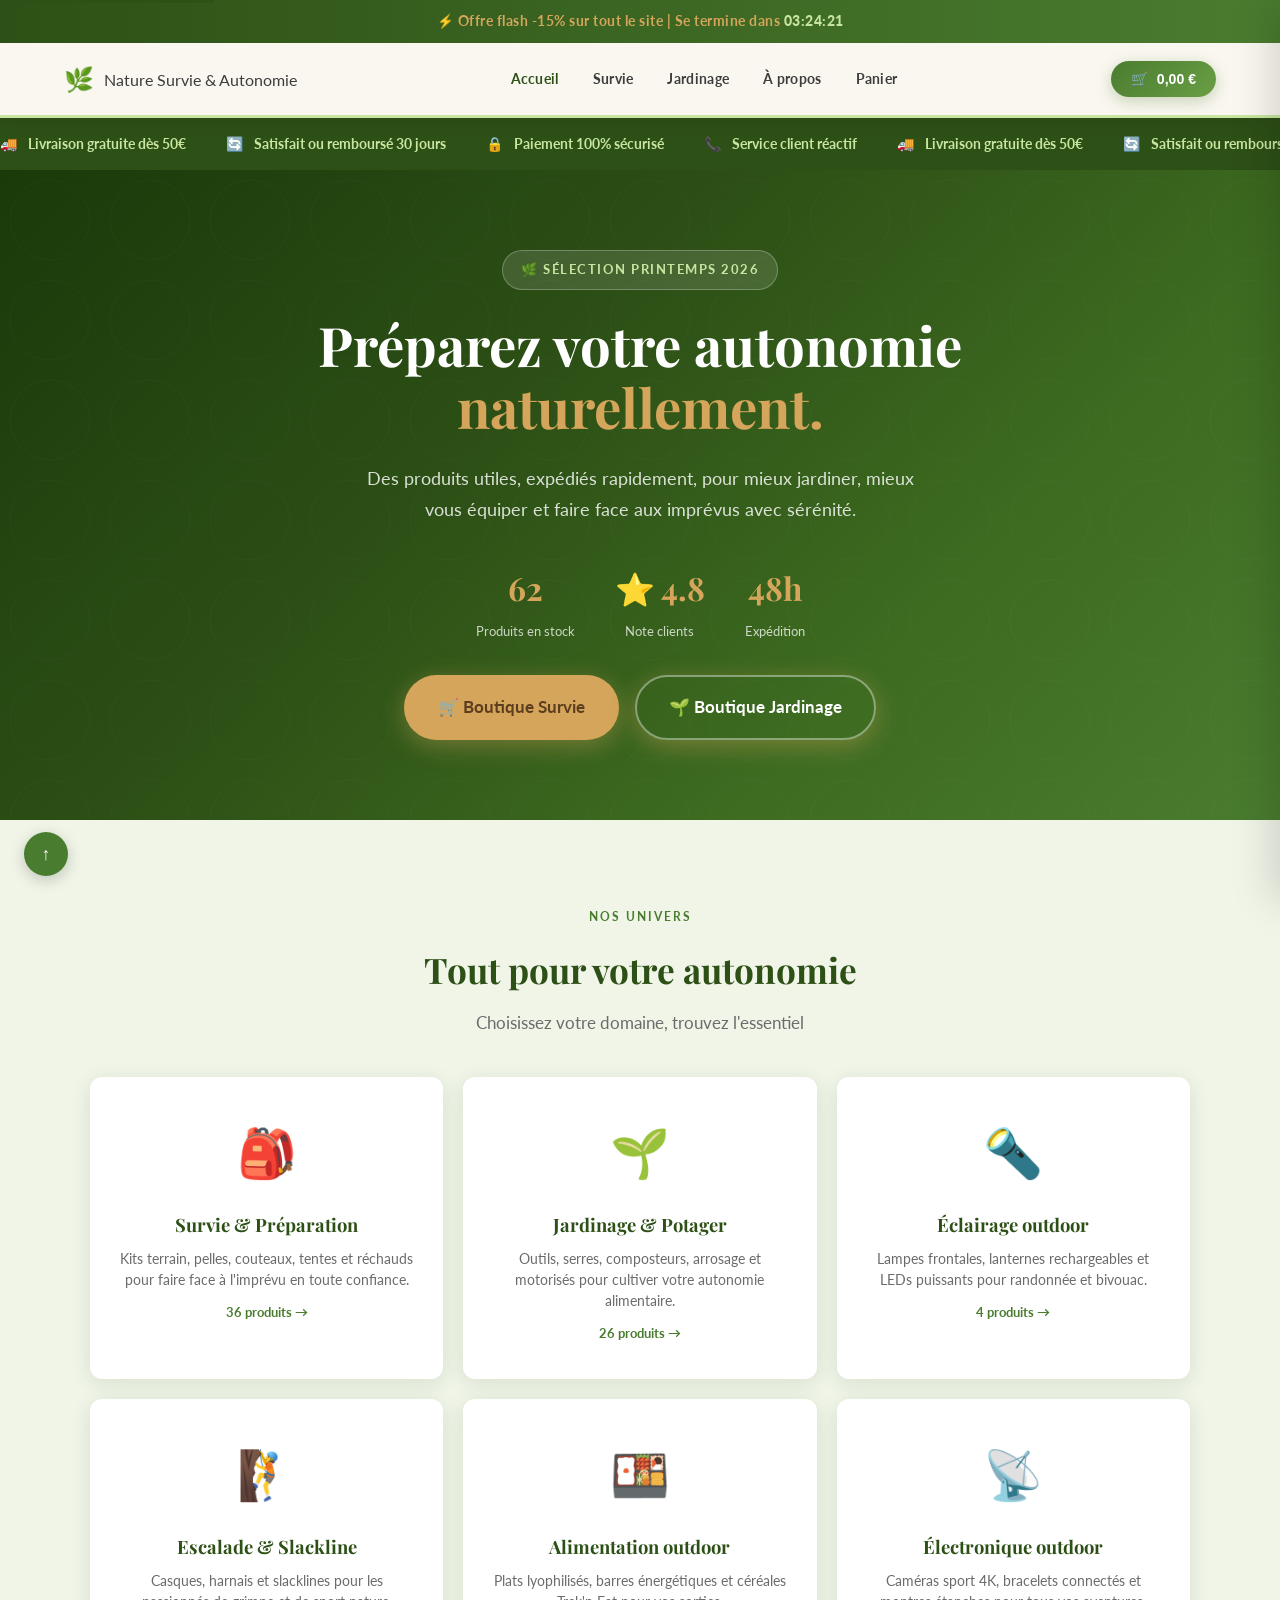
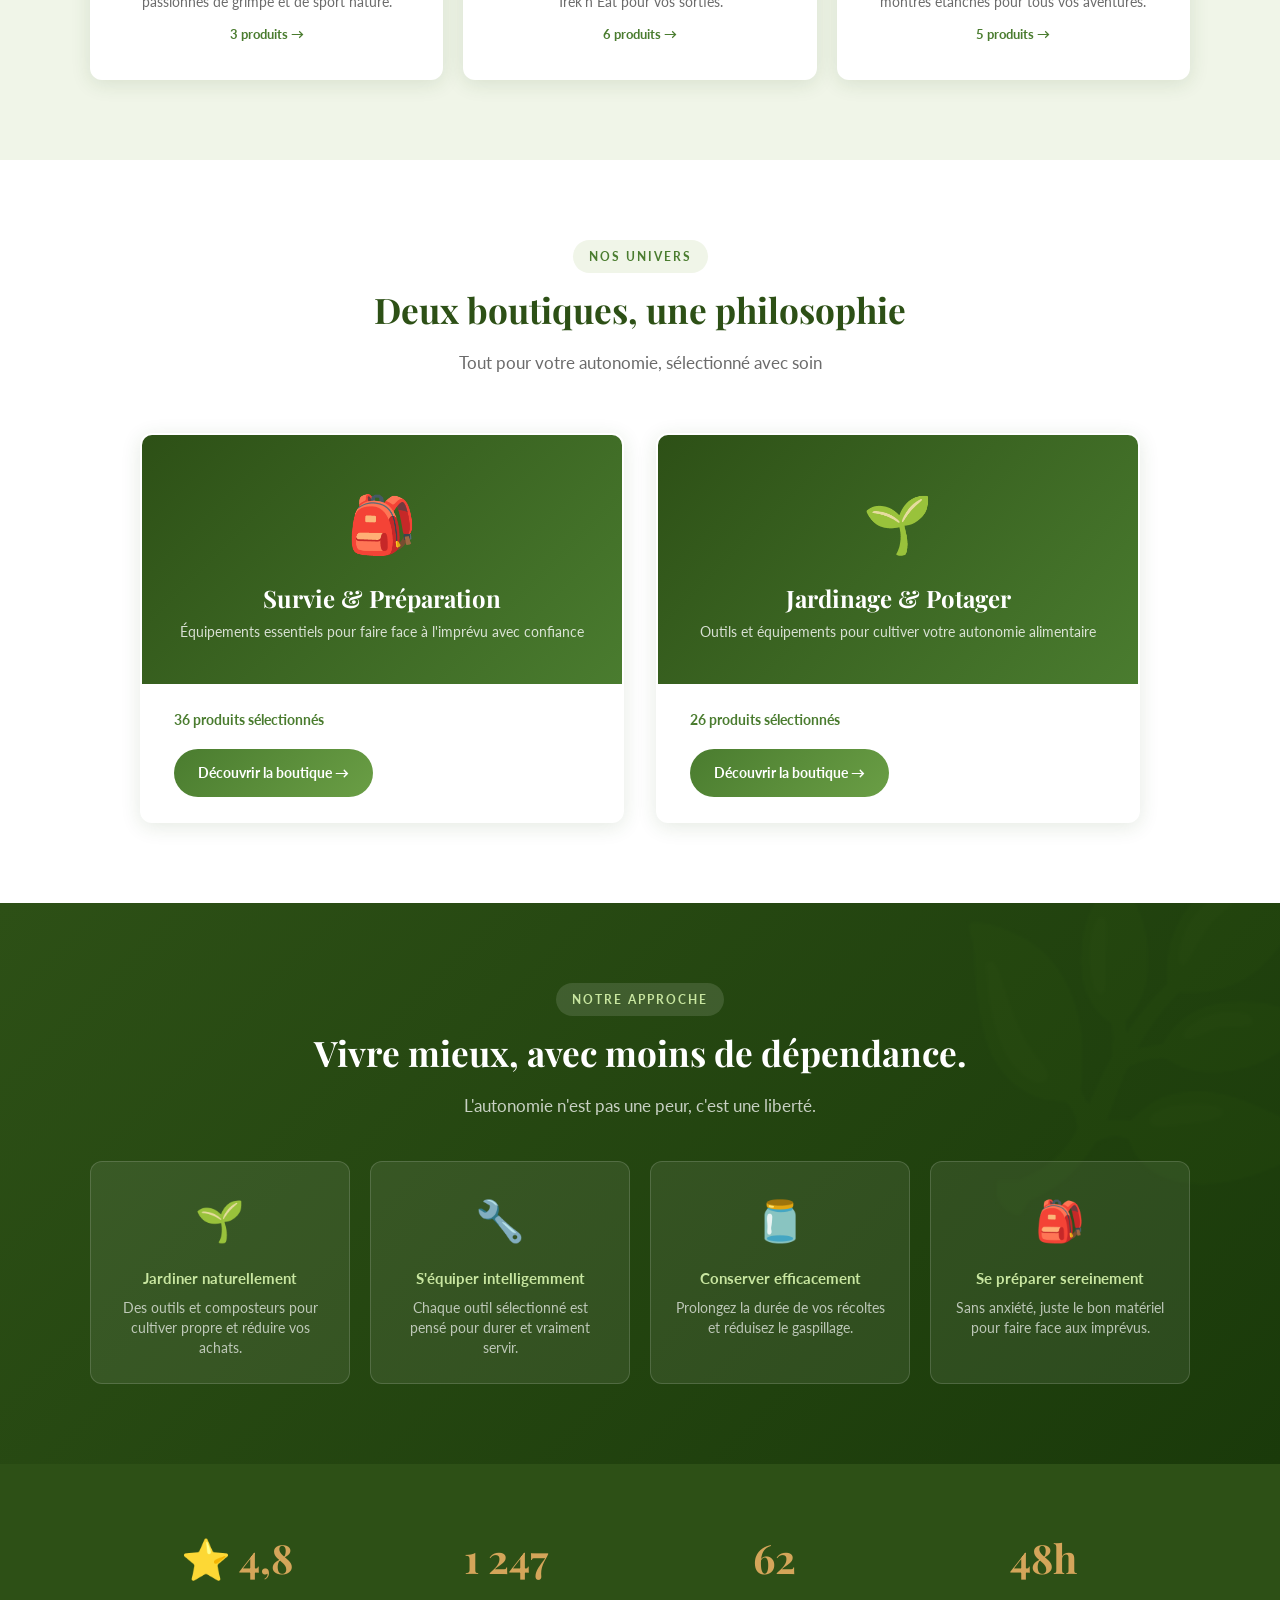
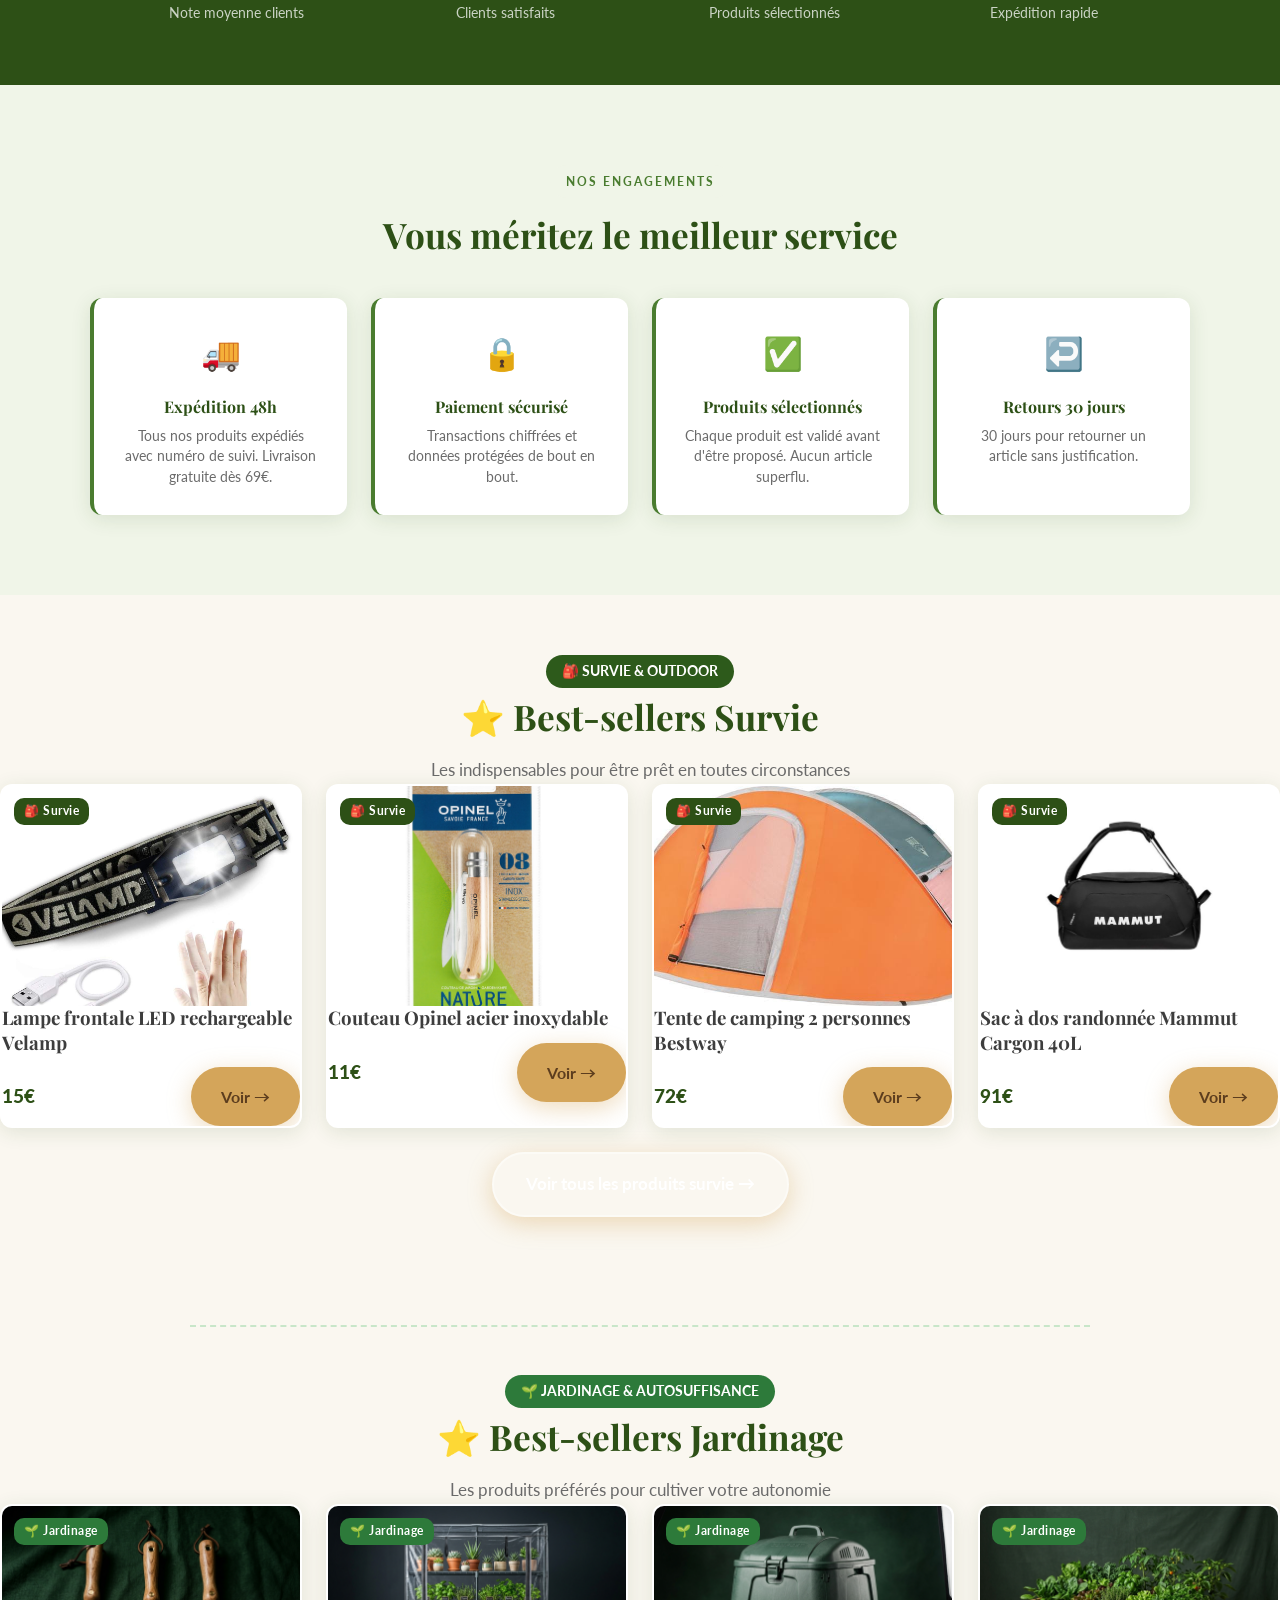
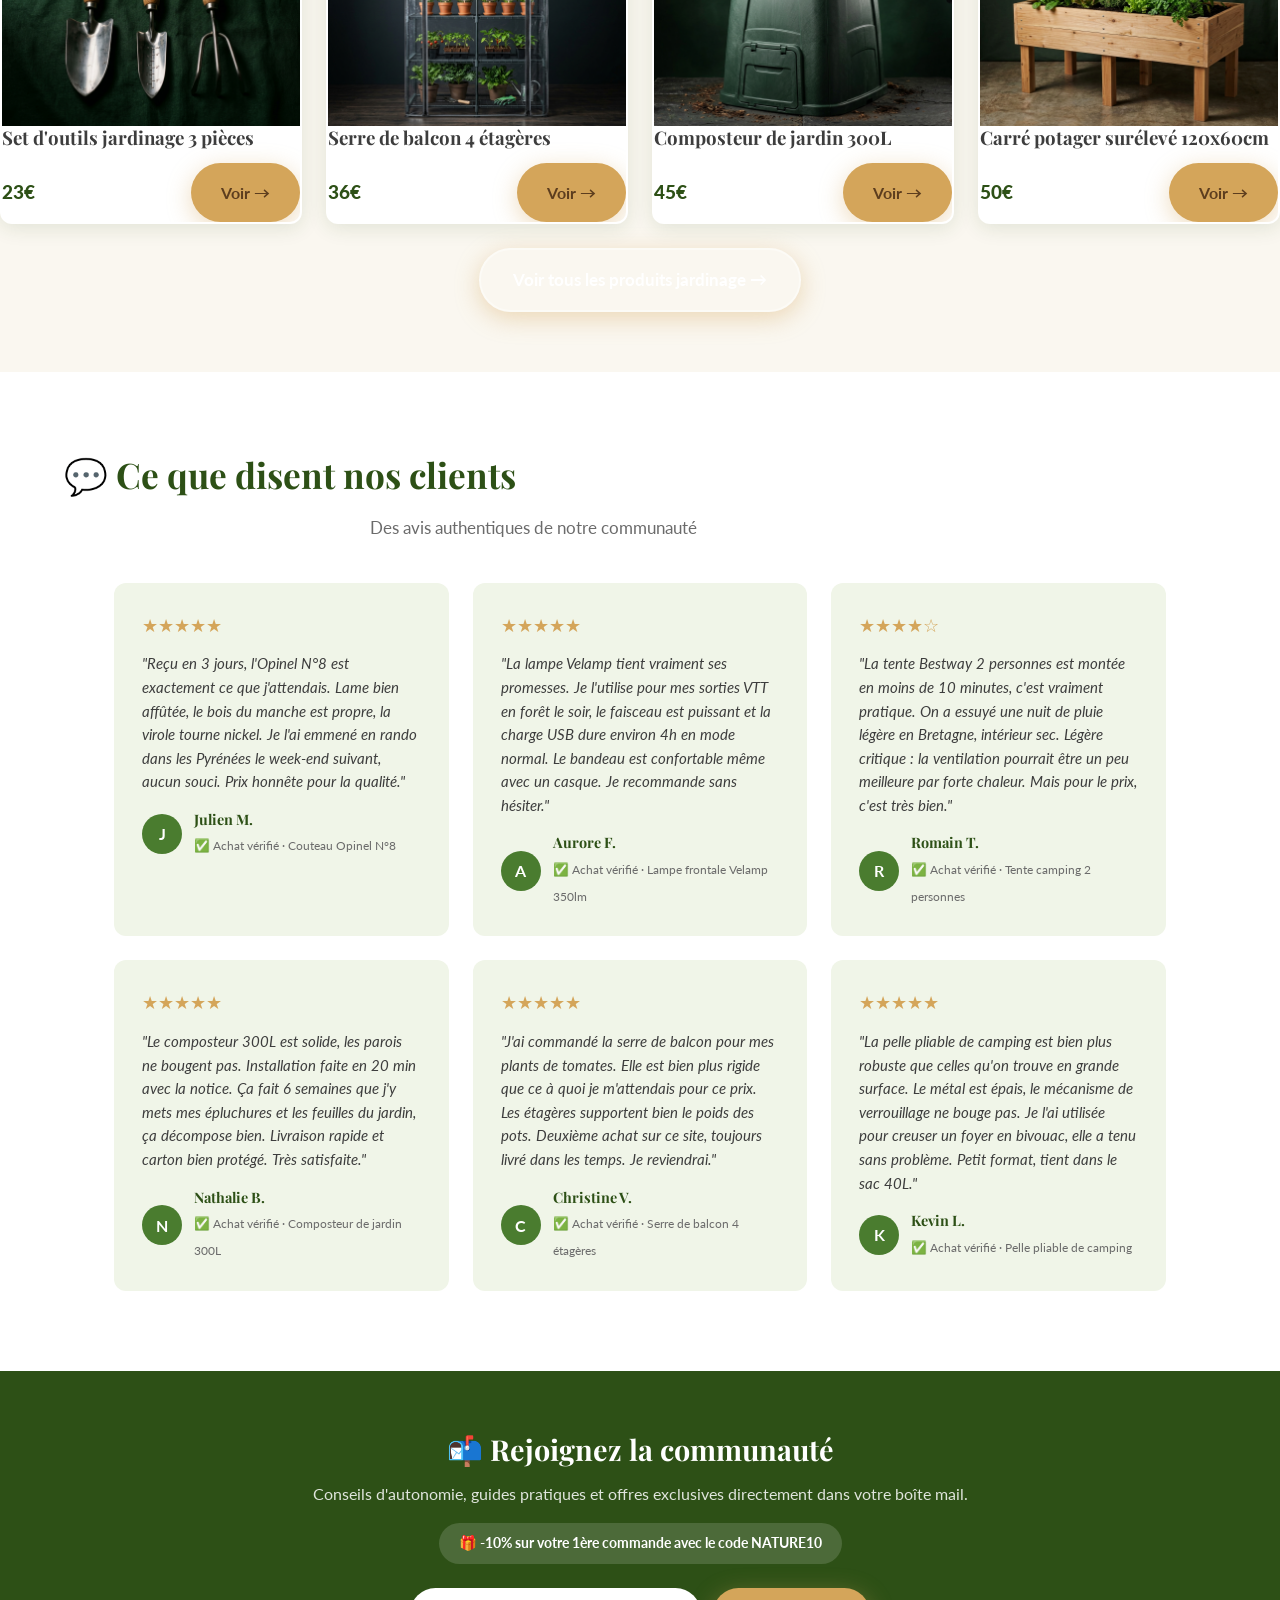
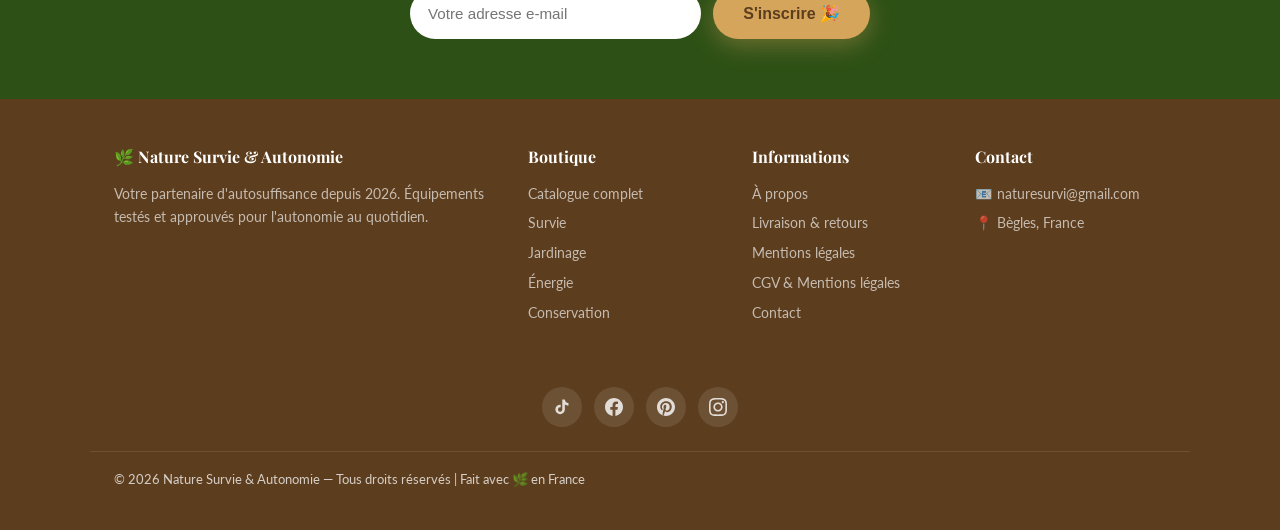
==== index.html @ d2de79f5 "Accueil : 62 produits, 36 survie/26 jardinage, categories reelles, prix best-sellers corriges" ====
﻿<!DOCTYPE html>
<html lang="fr">
<head>
  <meta charset="UTF-8">
  <meta name="p:domain_verify" content="f501da8deca8d6b8e9e60171061b9259"/>
  <meta name="viewport" content="width=device-width, initial-scale=1.0">
  <meta name="description" content="Nature Survie & Autonomie — Boutique d'autosuffisance, survie et jardinage. Équipements de qualité pour l'autonomie au quotidien. Livraison gratuite dès 50€.">
  <meta name="keywords" content="survie, autosuffisance, jardinage, autonomie, bushcraft, préparation, nature">
  <meta name="author" content="Nature Survie & Autonomie">

  <!-- Open Graph -->
  <meta property="og:title" content="Nature Survie & Autonomie — Préparez-vous. Naturellement.">
  <meta property="og:description" content="Boutique spécialisée en autosuffisance, survie et jardinage. Équipements testés et approuvés.">
  <meta property="og:type" content="website">
  <meta property="og:url" content="https://naturesurvie.net">
  <meta property="og:image" content="https://placehold.co/1200x630/2d5016/a8d672?text=NatureSurvi+%26+Autonomie">

  <!-- Facebook Pixel Code -->
  <script>!function(f,b,e,v,n,t,s){if(f.fbq)return;n=f.fbq=function(){n.callMethod?n.callMethod.apply(n,arguments):n.queue.push(arguments)};if(!f._fbq)f._fbq=n;n.push=n;n.loaded=!0;n.version='2.0';n.queue=[];t=b.createElement(e);t.async=!0;t.src=v;s=b.getElementsByTagName(e)[0];s.parentNode.insertBefore(t,s)}(window,document,'script','https://connect.facebook.net/en_US/fbevents.js'); fbq('init', '1619731299084796'); fbq('track', 'PageView');</script>
  <noscript><img height="1" width="1" src="https://www.facebook.com/tr?id=1619731299084796&ev=PageView&noscript=1"/></noscript>
  <!-- End Facebook Pixel Code -->

  <title>Nature Survie & Autonomie — Préparez-vous. Naturellement.</title>

  <!-- Preconnect -->
  <link rel="preconnect" href="https://fonts.googleapis.com">
  <link rel="preconnect" href="https://fonts.gstatic.com" crossorigin>
  <link rel="stylesheet" href="https://cdn.jsdelivr.net/npm/@fortawesome/fontawesome-free@6.4.0/css/all.min.css">
  <link href="https://fonts.googleapis.com/css2?family=Playfair+Display:wght@400;600;700&family=Lato:wght@300;400;700&display=swap" rel="stylesheet">
  <link rel="stylesheet" href="css/style.css">

  <!-- JSON-LD Structured Data -->
  <script type="application/ld+json">
  {
    "@context": "https://schema.org",
    "@type": "WebSite",
    "name": "Nature Survie &amp; Autonomie",
    "url": "https://naturesurvie.net",
    "description": "Boutique d'autosuffisance, survie et jardinage",
    "potentialAction": {
      "@type": "SearchAction",
      "target": "https://naturesurvie.net/catalogue.html?q={search_term_string}",
      "query-input": "required name=search_term_string"
    }
  }
  </script>
  <script type="application/ld+json">
  {
    "@context": "https://schema.org",
    "@type": "Organization",
    "name": "Nature Survie &amp; Autonomie",
    "url": "https://naturesurvie.net",
    "logo": "https://placehold.co/200x200/2d5016/a8d672?text=🌿",
    "description": "Boutique spécialisée en autosuffisance, survie et jardinage",
    "sameAs": []
  }
  </script>

  <!-- TikTok Pixel Code Start -->
  <script>
  !function (w, d, t) {
    w.TiktokAnalyticsObject=t;var ttq=w[t]=w[t]||[];ttq.methods=["page","track","identify","instances","debug","on","off","once","ready","alias","group","enableCookie","disableCookie","holdConsent","revokeConsent","grantConsent"],ttq.setAndDefer=function(t,e){t[e]=function(){t.push([e].concat(Array.prototype.slice.call(arguments,0)))}};for(var i=0;i<ttq.methods.length;i++)ttq.setAndDefer(ttq,ttq.methods[i]);ttq.instance=function(t){for(var e=ttq._i[t]||[],n=0;n<ttq.methods.length;n++)ttq.setAndDefer(e,ttq.methods[n]);return e},ttq.load=function(e,n){var r="https://analytics.tiktok.com/i18n/pixel/events.js",o=n&&n.partner;ttq._i=ttq._i||{},ttq._i[e]=[],ttq._i[e]._u=r,ttq._t=ttq._t||{},ttq._t[e]=+new Date,ttq._o=ttq._o||{},ttq._o[e]=n||{};n=document.createElement("script");n.type="text/javascript",n.async=!0,n.src=r+"?sdkid="+e+"&lib="+t;e=document.getElementsByTagName("script")[0];e.parentNode.insertBefore(n,e)};
    ttq.load('D88TMA3C77UFPET8DG4G');
    ttq.page();
  }(window, document, 'ttq');
  </script>
  <!-- TikTok Pixel Code End -->
</head>
<body>
  <!-- Skip link -->
  <a href="#main-content" class="skip-link">Aller au contenu principal</a>

  <!-- Urgency Bar -->
  <div class="urgency-bar" role="banner" aria-label="Offre promotionnelle">
    <span>⚡ Offre flash -15% sur tout le site | Se termine dans <span id="countdown-timer">03:45:22</span></span>
  </div>

  <!-- Navbar -->
  <header class="navbar" role="banner">
    <div class="navbar-inner">
      <a href="index.html" class="logo" aria-label="Nature Survie &amp; Autonomie — Accueil">
        <span class="logo-emoji">🌿</span>
        <span>Nature Survie &amp; Autonomie</span>
      </a>

      <nav id="main-nav" class="main-nav" role="navigation" aria-label="Navigation principale">
        <a href="index.html" class="active">Accueil</a>
        <a href="catalogue.html">Survie</a>
        <a href="jardinage.html">Jardinage</a>
        <a href="about.html">À propos</a>
        <a href="panier.html">Panier</a>
      </nav>

      <div class="nav-right">
        <button class="cart-btn" onclick="Cart.toggleDrawer()" aria-label="Ouvrir le panier">
          🛒 <span class="cart-total-nav">0,00 €</span>
          <span class="cart-count" aria-live="polite">0</span>
        </button>
        <button class="burger-menu" onclick="toggleMobileMenu()" aria-label="Menu" aria-expanded="false">
          <span></span><span></span><span></span>
        </button>
      </div>
    </div>
  </header>

  <!-- Trust Bar -->
  <div class="trust-bar" role="complementary" aria-label="Garanties">
    <div class="trust-bar-inner">
      <div class="trust-item"><span class="trust-item-emoji">🚚</span> Livraison gratuite dès 50€</div>
      <div class="trust-item"><span class="trust-item-emoji">🔄</span> Satisfait ou remboursé 30 jours</div>
      <div class="trust-item"><span class="trust-item-emoji">🔒</span> Paiement 100% sécurisé</div>
      <div class="trust-item"><span class="trust-item-emoji">📞</span> Service client réactif</div>
      <div class="trust-item"><span class="trust-item-emoji">🚚</span> Livraison gratuite dès 50€</div>
      <div class="trust-item"><span class="trust-item-emoji">🔄</span> Satisfait ou remboursé 30 jours</div>
      <div class="trust-item"><span class="trust-item-emoji">🔒</span> Paiement 100% sécurisé</div>
      <div class="trust-item"><span class="trust-item-emoji">📞</span> Service client réactif</div>
    </div>
  </div>

  <main id="main-content">
    <!-- Hero Section -->
    <section class="hero" aria-label="Présentation">
      <div class="container">
        <div class="hero-badge">🌿 Sélection printemps 2026</div>
        <h1>Préparez votre autonomie<br><em>naturellement.</em></h1>
        <p>Des produits utiles, expédiés rapidement, pour mieux jardiner, mieux vous équiper et faire face aux imprévus avec sérénité.</p>
        <div class="hero-stats">
          <div class="hero-stat"><span class="hero-stat-number">62</span><span class="hero-stat-label">Produits en stock</span></div>
          <div class="hero-stat"><span class="hero-stat-number">⭐ 4.8</span><span class="hero-stat-label">Note clients</span></div>
          <div class="hero-stat"><span class="hero-stat-number">48h</span><span class="hero-stat-label">Expédition</span></div>
        </div>
        <div class="hero-cta">
          <a href="catalogue.html" class="btn btn-primary btn-lg">🛒 Boutique Survie</a>
          <a href="jardinage.html" class="btn btn-outline btn-lg">🌱 Boutique Jardinage</a>
        </div>
      </div>
    </section>

    <!-- Categories -->
    <section class="categories-section">
      <div style="max-width:1100px;margin:0 auto;text-align:center;">
        <span class="section-tag">Nos univers</span>
        <h2 class="section-title">Tout pour votre autonomie</h2>
        <p class="section-subtitle">Choisissez votre domaine, trouvez l'essentiel</p>
      </div>
      <div class="categories-grid">
        <a href="catalogue.html" class="category-card">
          <div class="category-card-emoji">🎒</div>
          <div class="category-card-title">Survie &amp; Préparation</div>
          <div class="category-card-desc">Kits terrain, pelles, couteaux, tentes et réchauds pour faire face à l'imprévu en toute confiance.</div>
          <div class="category-card-link">36 produits →</div>
        </a>
        <a href="jardinage.html" class="category-card">
          <div class="category-card-emoji">🌱</div>
          <div class="category-card-title">Jardinage &amp; Potager</div>
          <div class="category-card-desc">Outils, serres, composteurs, arrosage et motorisés pour cultiver votre autonomie alimentaire.</div>
          <div class="category-card-link">26 produits →</div>
        </a>
        <a href="catalogue.html?cat=Eclairage" class="category-card">
          <div class="category-card-emoji">🔦</div>
          <div class="category-card-title">Éclairage outdoor</div>
          <div class="category-card-desc">Lampes frontales, lanternes rechargeables et LEDs puissants pour randonnée et bivouac.</div>
          <div class="category-card-link">4 produits →</div>
        </a>
        <a href="catalogue.html?cat=Escalade" class="category-card">
          <div class="category-card-emoji">🧗</div>
          <div class="category-card-title">Escalade &amp; Slackline</div>
          <div class="category-card-desc">Casques, harnais et slacklines pour les passionnés de grimpe et de sport nature.</div>
          <div class="category-card-link">3 produits →</div>
        </a>
        <a href="catalogue.html?cat=Alimentation%20outdoor" class="category-card">
          <div class="category-card-emoji">🍱</div>
          <div class="category-card-title">Alimentation outdoor</div>
          <div class="category-card-desc">Plats lyophilisés, barres énergétiques et céréales Trek'n Eat pour vos sorties.</div>
          <div class="category-card-link">6 produits →</div>
        </a>
        <a href="catalogue.html?cat=Electronique%20outdoor" class="category-card">
          <div class="category-card-emoji">📡</div>
          <div class="category-card-title">Électronique outdoor</div>
          <div class="category-card-desc">Caméras sport 4K, bracelets connectés et montres étanches pour tous vos aventures.</div>
          <div class="category-card-link">5 produits →</div>
        </a>
      </div>
    </section>

    <!-- Nos deux boutiques -->
    <section class="boutiques-section">
      <div class="section-inner">
        <div class="section-header">
          <span class="section-eyebrow">Nos univers</span>
          <h2 class="section-title">Deux boutiques, une philosophie</h2>
          <p class="section-subtitle">Tout pour votre autonomie, sélectionné avec soin</p>
        </div>
        <div class="boutiques-grid">
          <a href="catalogue.html" class="boutique-card">
            <div class="boutique-card-header">
              <span class="emoji">🎒</span>
              <h3>Survie & Préparation</h3>
              <p>Équipements essentiels pour faire face à l'imprévu avec confiance</p>
            </div>
            <div class="boutique-card-body">
              <div class="count">36 produits sélectionnés</div>
              <span class="cta-link">Découvrir la boutique →</span>
            </div>
          </a>
          <a href="jardinage.html" class="boutique-card">
            <div class="boutique-card-header">
              <span class="emoji">🌱</span>
              <h3>Jardinage & Potager</h3>
              <p>Outils et équipements pour cultiver votre autonomie alimentaire</p>
            </div>
            <div class="boutique-card-body">
              <div class="count">26 produits sélectionnés</div>
              <span class="cta-link">Découvrir la boutique →</span>
            </div>
          </a>
        </div>
      </div>
    </section>

    <!-- Notre approche -->
    <section class="pillars-section">
      <div class="section-inner" style="text-align:center;">
        <span class="section-eyebrow">Notre approche</span>
        <h2 class="section-title">Vivre mieux, avec moins de dépendance.</h2>
        <p class="section-subtitle">L'autonomie n'est pas une peur, c'est une liberté.</p>
        <div class="pillars-grid">
          <div class="pillar-card"><div class="pillar-emoji">🌱</div><div class="pillar-title">Jardiner naturellement</div><div class="pillar-desc">Des outils et composteurs pour cultiver propre et réduire vos achats.</div></div>
          <div class="pillar-card"><div class="pillar-emoji">🔧</div><div class="pillar-title">S'équiper intelligemment</div><div class="pillar-desc">Chaque outil sélectionné est pensé pour durer et vraiment servir.</div></div>
          <div class="pillar-card"><div class="pillar-emoji">🫙</div><div class="pillar-title">Conserver efficacement</div><div class="pillar-desc">Prolongez la durée de vos récoltes et réduisez le gaspillage.</div></div>
          <div class="pillar-card"><div class="pillar-emoji">🎒</div><div class="pillar-title">Se préparer sereinement</div><div class="pillar-desc">Sans anxiété, juste le bon matériel pour faire face aux imprévus.</div></div>
        </div>
      </div>
    </section>

    <!-- Stats -->
    <section class="stats-section">
      <div class="stats-grid">
        <div class="stat-item"><span class="stat-number">⭐ 4,8</span><span class="stat-label">Note moyenne clients</span></div>
        <div class="stat-item"><span class="stat-number">1 247</span><span class="stat-label">Clients satisfaits</span></div>
        <div class="stat-item"><span class="stat-number">62</span><span class="stat-label">Produits sélectionnés</span></div>
        <div class="stat-item"><span class="stat-number">48h</span><span class="stat-label">Expédition rapide</span></div>
      </div>
    </section>

    <!-- Garanties -->
    <section class="guarantees-section">
      <div class="section-inner" style="text-align:center;">
        <span class="section-eyebrow">Nos engagements</span>
        <h2 class="section-title">Vous méritez le meilleur service</h2>
        <div class="guarantees-grid">
          <div class="guarantee-card"><div class="guarantee-emoji">🚚</div><div class="guarantee-title">Expédition 48h</div><div class="guarantee-desc">Tous nos produits expédiés avec numéro de suivi. Livraison gratuite dès 69€.</div></div>
          <div class="guarantee-card"><div class="guarantee-emoji">🔒</div><div class="guarantee-title">Paiement sécurisé</div><div class="guarantee-desc">Transactions chiffrées et données protégées de bout en bout.</div></div>
          <div class="guarantee-card"><div class="guarantee-emoji">✅</div><div class="guarantee-title">Produits sélectionnés</div><div class="guarantee-desc">Chaque produit est validé avant d'être proposé. Aucun article superflu.</div></div>
          <div class="guarantee-card"><div class="guarantee-emoji">↩️</div><div class="guarantee-title">Retours 30 jours</div><div class="guarantee-desc">30 jours pour retourner un article sans justification.</div></div>
        </div>
      </div>
    </section>

    <!-- Best-sellers SURVIE -->
    <section class="products-section" aria-label="Best-sellers survie" style="padding-top:60px;">
      <div class="container">
        <div style="display:flex;align-items:center;gap:14px;justify-content:center;margin-bottom:6px;">
          <span style="background:#2d5a1b;color:white;padding:5px 16px;border-radius:20px;font-size:0.85rem;font-weight:700;">🎒 SURVIE & OUTDOOR</span>
        </div>
        <h2 class="section-title">⭐ Best-sellers Survie</h2>
        <p class="section-subtitle">Les indispensables pour être prêt en toutes circonstances</p>
      </div>
      <div class="products-grid" id="featured-survie"><!-- JS --></div>
      <div class="text-center" style="margin-top:1.5rem;">
        <a href="catalogue.html" class="btn btn-secondary btn-lg">Voir tous les produits survie →</a>
      </div>
    </section>

    <!-- Séparateur -->
    <div style="max-width:900px;margin:48px auto;border-top:2px dashed #c8e6c9;"></div>

    <!-- Best-sellers JARDINAGE -->
    <section class="products-section" aria-label="Best-sellers jardinage" style="padding-top:0;padding-bottom:60px;">
      <div class="container">
        <div style="display:flex;align-items:center;gap:14px;justify-content:center;margin-bottom:6px;">
          <span style="background:#2d7a3a;color:white;padding:5px 16px;border-radius:20px;font-size:0.85rem;font-weight:700;">🌱 JARDINAGE & AUTOSUFFISANCE</span>
        </div>
        <h2 class="section-title">⭐ Best-sellers Jardinage</h2>
        <p class="section-subtitle">Les produits préférés pour cultiver votre autonomie</p>
      </div>
      <div class="products-grid" id="featured-jardinage"><!-- JS --></div>
      <div class="text-center" style="margin-top:1.5rem;">
        <a href="jardinage.html" class="btn btn-secondary btn-lg">Voir tous les produits jardinage →</a>
      </div>
    </section>

    <!-- Testimonials -->
    <section class="testimonials-section" aria-label="Témoignages">
      <div class="container">
        <h2 class="section-title">💬 Ce que disent nos clients</h2>
        <p class="section-subtitle">Des avis authentiques de notre communauté</p>
      </div>
      <div class="testimonials-grid">
        <div class="testimonial-card">
          <div class="testimonial-stars">★★★★★</div>
          <p class="testimonial-text">"Reçu en 3 jours, l'Opinel N°8 est exactement ce que j'attendais. Lame bien affûtée, le bois du manche est propre, la virole tourne nickel. Je l'ai emmené en rando dans les Pyrénées le week-end suivant, aucun souci. Prix honnête pour la qualité."</p>
          <div class="testimonial-author">
            <div class="testimonial-avatar">J</div>
            <div class="testimonial-author-info">
              <h4>Julien M.</h4>
              <span>✅ Achat vérifié · Couteau Opinel N°8</span>
            </div>
          </div>
        </div>
        <div class="testimonial-card">
          <div class="testimonial-stars">★★★★★</div>
          <p class="testimonial-text">"La lampe Velamp tient vraiment ses promesses. Je l'utilise pour mes sorties VTT en forêt le soir, le faisceau est puissant et la charge USB dure environ 4h en mode normal. Le bandeau est confortable même avec un casque. Je recommande sans hésiter."</p>
          <div class="testimonial-author">
            <div class="testimonial-avatar">A</div>
            <div class="testimonial-author-info">
              <h4>Aurore F.</h4>
              <span>✅ Achat vérifié · Lampe frontale Velamp 350lm</span>
            </div>
          </div>
        </div>
        <div class="testimonial-card">
          <div class="testimonial-stars">★★★★☆</div>
          <p class="testimonial-text">"La tente Bestway 2 personnes est montée en moins de 10 minutes, c'est vraiment pratique. On a essuyé une nuit de pluie légère en Bretagne, intérieur sec. Légère critique : la ventilation pourrait être un peu meilleure par forte chaleur. Mais pour le prix, c'est très bien."</p>
          <div class="testimonial-author">
            <div class="testimonial-avatar">R</div>
            <div class="testimonial-author-info">
              <h4>Romain T.</h4>
              <span>✅ Achat vérifié · Tente camping 2 personnes</span>
            </div>
          </div>
        </div>
        <div class="testimonial-card">
          <div class="testimonial-stars">★★★★★</div>
          <p class="testimonial-text">"Le composteur 300L est solide, les parois ne bougent pas. Installation faite en 20 min avec la notice. Ça fait 6 semaines que j'y mets mes épluchures et les feuilles du jardin, ça décompose bien. Livraison rapide et carton bien protégé. Très satisfaite."</p>
          <div class="testimonial-author">
            <div class="testimonial-avatar">N</div>
            <div class="testimonial-author-info">
              <h4>Nathalie B.</h4>
              <span>✅ Achat vérifié · Composteur de jardin 300L</span>
            </div>
          </div>
        </div>
        <div class="testimonial-card">
          <div class="testimonial-stars">★★★★★</div>
          <p class="testimonial-text">"J'ai commandé la serre de balcon pour mes plants de tomates. Elle est bien plus rigide que ce à quoi je m'attendais pour ce prix. Les étagères supportent bien le poids des pots. Deuxième achat sur ce site, toujours livré dans les temps. Je reviendrai."</p>
          <div class="testimonial-author">
            <div class="testimonial-avatar">C</div>
            <div class="testimonial-author-info">
              <h4>Christine V.</h4>
              <span>✅ Achat vérifié · Serre de balcon 4 étagères</span>
            </div>
          </div>
        </div>
        <div class="testimonial-card">
          <div class="testimonial-stars">★★★★★</div>
          <p class="testimonial-text">"La pelle pliable de camping est bien plus robuste que celles qu'on trouve en grande surface. Le métal est épais, le mécanisme de verrouillage ne bouge pas. Je l'ai utilisée pour creuser un foyer en bivouac, elle a tenu sans problème. Petit format, tient dans le sac 40L."</p>
          <div class="testimonial-author">
            <div class="testimonial-avatar">K</div>
            <div class="testimonial-author-info">
              <h4>Kevin L.</h4>
              <span>✅ Achat vérifié · Pelle pliable de camping</span>
            </div>
          </div>
        </div>
      </div>
    </section>

    <!-- Newsletter -->
    <section class="newsletter-section" aria-label="Newsletter">
      <div class="container">
        <h2>📬 Rejoignez la communauté</h2>
        <p>Conseils d'autonomie, guides pratiques et offres exclusives directement dans votre boîte mail.</p>
        <div class="newsletter-incentive">🎁 -10% sur votre 1ère commande avec le code NATURE10</div>
        <form class="newsletter-form" onsubmit="handleNewsletter(event)" aria-label="Inscription newsletter">
          <input type="email" placeholder="Votre adresse e-mail" required aria-label="Adresse e-mail">
          <button type="submit" class="btn btn-primary">S'inscrire 🎉</button>
        </form>
      </div>
    </section>
  </main>

  <!-- Footer -->
  <footer class="site-footer" role="contentinfo">
    <div class="footer-grid">
      <div class="footer-col">
        <h4>🌿 Nature Survie &amp; Autonomie</h4>
        <p>Votre partenaire d'autosuffisance depuis 2026. Équipements testés et approuvés pour l'autonomie au quotidien.</p>
      </div>
      <div class="footer-col">
        <h4>Boutique</h4>
        <a href="catalogue.html">Catalogue complet</a>
        <a href="catalogue.html?cat=Survie">Survie</a>
        <a href="jardinage.html">Jardinage</a>
        <a href="catalogue.html?cat=Énergie">Énergie</a>
        <a href="catalogue.html?cat=Conservation">Conservation</a>
      </div>
      <div class="footer-col">
        <h4>Informations</h4>
        <a href="about.html">À propos</a>
        <a href="#">Livraison & retours</a>
        <a href="cgv.html">Mentions légales</a>
        <a href="cgv.html">CGV & Mentions légales</a>
        <a href="#">Contact</a>
      </div>
      <div class="footer-col">
        <h4>Contact</h4>
        <p>📧 naturesurvi@gmail.com</p>
        <p>📍 Bègles, France</p>
      </div>
    </div>
    <div class="footer-social">
      <!-- TikTok -->
      <a href="https://www.tiktok.com/@nature_survie_fr" target="_blank" rel="noopener" aria-label="TikTok">
        <svg viewBox="0 0 24 24" xmlns="http://www.w3.org/2000/svg"><path d="M19.59 6.69a4.83 4.83 0 0 1-3.77-4.25V2h-3.45v13.67a2.89 2.89 0 0 1-2.88 2.5 2.89 2.89 0 0 1-2.89-2.89 2.89 2.89 0 0 1 2.89-2.89c.28 0 .54.04.79.1V9.01a6.33 6.33 0 0 0-.79-.05 6.34 6.34 0 0 0-6.34 6.34 6.34 6.34 0 0 0 6.34 6.34 6.34 6.34 0 0 0 6.33-6.34V8.69a8.18 8.18 0 0 0 4.78 1.52V6.75a4.85 4.85 0 0 1-1.01-.06z"/></svg>
      </a>
      <!-- Facebook -->
      <a href="https://www.facebook.com/profile.php?id=61590042560546" target="_blank" rel="noopener" aria-label="Facebook">
        <svg viewBox="0 0 24 24" xmlns="http://www.w3.org/2000/svg"><path d="M24 12.073c0-6.627-5.373-12-12-12s-12 5.373-12 12c0 5.99 4.388 10.954 10.125 11.854v-8.385H7.078v-3.47h3.047V9.43c0-3.007 1.792-4.669 4.533-4.669 1.312 0 2.686.235 2.686.235v2.953H15.83c-1.491 0-1.956.925-1.956 1.874v2.25h3.328l-.532 3.47h-2.796v8.385C19.612 23.027 24 18.062 24 12.073z"/></svg>
      </a>
      <!-- Pinterest -->
      <a href="https://www.pinterest.fr/naturesurvi/" target="_blank" rel="noopener" aria-label="Pinterest">
        <svg viewBox="0 0 24 24" xmlns="http://www.w3.org/2000/svg"><path d="M12 0C5.373 0 0 5.373 0 12c0 5.084 3.163 9.426 7.627 11.174-.105-.949-.2-2.405.042-3.441.218-.937 1.407-5.965 1.407-5.965s-.359-.719-.359-1.782c0-1.668.967-2.914 2.171-2.914 1.023 0 1.518.769 1.518 1.69 0 1.029-.655 2.568-.994 3.995-.283 1.194.599 2.169 1.777 2.169 2.133 0 3.772-2.249 3.772-5.495 0-2.873-2.064-4.882-5.012-4.882-3.414 0-5.418 2.561-5.418 5.207 0 1.031.397 2.138.893 2.738a.36.36 0 0 1 .083.345l-.333 1.36c-.053.22-.174.267-.402.161-1.499-.698-2.436-2.889-2.436-4.649 0-3.785 2.75-7.262 7.929-7.262 4.163 0 7.398 2.967 7.398 6.931 0 4.136-2.607 7.464-6.227 7.464-1.216 0-2.359-.632-2.75-1.378l-.748 2.853c-.271 1.043-1.002 2.35-1.492 3.146C9.57 23.812 10.763 24 12 24c6.627 0 12-5.373 12-12S18.627 0 12 0z"/></svg>
      </a>
      <!-- Instagram -->
      <a href="https://www.instagram.com/naturesurvi/" target="_blank" rel="noopener" aria-label="Instagram">
        <svg viewBox="0 0 24 24" xmlns="http://www.w3.org/2000/svg"><path d="M12 2.163c3.204 0 3.584.012 4.85.07 3.252.148 4.771 1.691 4.919 4.919.058 1.265.069 1.645.069 4.849 0 3.205-.012 3.584-.069 4.849-.149 3.225-1.664 4.771-4.919 4.919-1.266.058-1.644.07-4.85.07-3.204 0-3.584-.012-4.849-.07-3.26-.149-4.771-1.699-4.919-4.92-.058-1.265-.07-1.644-.07-4.849 0-3.204.013-3.583.07-4.849.149-3.227 1.664-4.771 4.919-4.919 1.266-.057 1.645-.069 4.849-.069zm0-2.163c-3.259 0-3.667.014-4.947.072-4.358.2-6.78 2.618-6.98 6.98-.059 1.281-.073 1.689-.073 4.948 0 3.259.014 3.668.072 4.948.2 4.358 2.618 6.78 6.98 6.98 1.281.058 1.689.072 4.948.072 3.259 0 3.668-.014 4.948-.072 4.354-.2 6.782-2.618 6.979-6.98.059-1.28.073-1.689.073-4.948 0-3.259-.014-3.667-.072-4.947-.196-4.354-2.617-6.78-6.979-6.98-1.281-.059-1.69-.073-4.949-.073zm0 5.838c-3.403 0-6.162 2.759-6.162 6.162s2.759 6.163 6.162 6.163 6.162-2.759 6.162-6.163c0-3.403-2.759-6.162-6.162-6.162zm0 10.162c-2.209 0-4-1.79-4-4 0-2.209 1.791-4 4-4s4 1.791 4 4c0 2.21-1.791 4-4 4zm6.406-11.845c-.796 0-1.441.645-1.441 1.44s.645 1.44 1.441 1.44c.795 0 1.439-.645 1.439-1.44s-.644-1.44-1.439-1.44z"/></svg>
      </a>
    </div>
    <div class="footer-bottom">
      <p>© 2026 Nature Survie &amp; Autonomie — Tous droits réservés | Fait avec 🌿 en France</p>
    </div>
  </footer>

  <!-- Cart Drawer -->
  <div id="drawer-overlay" class="drawer-overlay" onclick="Cart.toggleDrawer()"></div>
  <aside id="cart-drawer" class="cart-drawer" role="complementary" aria-label="Panier">
    <div class="drawer-header">
      <h3>🛒 Votre panier</h3>
      <button class="drawer-close" onclick="Cart.toggleDrawer()" aria-label="Fermer le panier">&times;</button>
    </div>
    <div class="drawer-items" id="drawer-items"></div>
    <div id="drawer-empty" class="drawer-empty" style="display:none;">
      <span class="empty-icon">🛒</span>
      <p>Votre panier est vide</p>
      <a href="catalogue.html" class="btn btn-primary" style="margin-top:1rem;">Découvrir nos produits</a>
    </div>
    <div id="drawer-footer" class="drawer-footer" style="display:none;">
      <div class="drawer-subtotal">
        <span>Sous-total</span>
        <span id="drawer-subtotal">0,00 €</span>
      </div>
      <a href="panier.html" class="btn btn-primary">Voir le panier complet</a>
    </div>
  </aside>

  <!-- Product Modal -->
  <div id="product-modal" class="product-modal"></div>

  <!-- Back to top -->
  <button id="back-to-top" aria-label="Retour en haut">↑</button>

  <!-- Bouton scroll top -->
  <button id="scrollTop" aria-label="Retour en haut" onclick="window.scrollTo({top:0,behavior:'smooth'})">↑</button>

  <!-- Scripts -->
  <script src="js/products.js"></script>
  <script src="js/cart.js"></script>

  <script>
  // Scroll to top
  const scrollTopBtn = document.getElementById('scrollTop');
  window.addEventListener('scroll', () => {
    scrollTopBtn.classList.toggle('visible', window.scrollY > 400);
  }, { passive: true });

  // Scroll reveal — après chargement produits
  window.addEventListener('load', () => {
    document.documentElement.classList.add('js-reveal-ready');
    const revealEls = document.querySelectorAll('.product-card, .boutique-card, .pillar-card, .guarantee-card, .testimonial-card, .cat-card');
    const revealObserver = new IntersectionObserver((entries) => {
      entries.forEach(e => { if (e.isIntersecting) { e.target.classList.add('visible'); revealObserver.unobserve(e.target); } });
    }, { threshold: 0.1 });
    revealEls.forEach(el => revealObserver.observe(el));
  });
  </script>
  <script>
    // Best-sellers Survie — cartes statiques style identique jardinage
    const survieBestSellers = [
      { img:'img/prod2.jpg',  name:'Lampe frontale LED rechargeable Velamp', price:'15€', url:'produit.html?id=1' },
      { img:'img/prod5.jpg',  name:'Couteau Opinel acier inoxydable',         price:'11€', url:'produit.html?id=5' },
      { img:'img/prod9.jpg',  name:'Tente de camping 2 personnes Bestway',    price:'72€', url:'produit.html?id=9' },
      { img:'img/prod22.jpg', name:'Sac à dos randonnée Mammut Cargon 40L',   price:'91€', url:'produit.html?id=21' },
    ];
    document.getElementById('featured-survie').innerHTML = survieBestSellers.map(p => `
      <div class="product-card">
        <a href="${p.url}" class="product-card-img-link">
          <img src="${p.img}" alt="${p.name}" class="product-card-img" loading="lazy" style="width:100%;height:220px;object-fit:cover;">
        </a>
        <div class="product-card-body">
          <span class="product-badge" style="background:#2d5016;color:white;font-size:0.75rem;padding:3px 10px;border-radius:10px;margin-bottom:8px;display:inline-block;">🎒 Survie</span>
          <h3 class="product-card-title">${p.name}</h3>
          <div class="product-card-footer" style="display:flex;align-items:center;justify-content:space-between;margin-top:12px;">
            <span class="product-price">${p.price}</span>
            <a href="${p.url}" class="btn btn-primary btn-sm">Voir →</a>
          </div>
        </div>
      </div>
    `).join('');

    // Best-sellers Jardinage — cartes statiques avec images IA
    const jardinageBestSellers = [
      { key:'jard_outils_set', img:'images/jardinage/outils_set.jpg', name:"Set d'outils jardinage 3 pièces", price:'23€', url:'jardinage.html' },
      { key:'jard_serre_balcon', img:'images/jardinage/serre_balcon.jpg', name:'Serre de balcon 4 étagères', price:'36€', url:'jardinage.html' },
      { key:'jard_composteur', img:'images/jardinage/composteur.jpg', name:'Composteur de jardin 300L', price:'45€', url:'jardinage.html' },
      { key:'jard_carre_potager', img:'images/jardinage/carre_potager.jpg', name:'Carré potager surélevé 120x60cm', price:'50€', url:'jardinage.html' },
    ];
    document.getElementById('featured-jardinage').innerHTML = jardinageBestSellers.map(p => `
      <div class="product-card">
        <a href="${p.url}" class="product-card-img-link">
          <img src="${p.img}" alt="${p.name}" class="product-card-img" loading="lazy" style="width:100%;height:220px;object-fit:cover;">
        </a>
        <div class="product-card-body">
          <span class="product-badge" style="background:#2d7a3a;color:white;font-size:0.75rem;padding:3px 10px;border-radius:10px;margin-bottom:8px;display:inline-block;">🌱 Jardinage</span>
          <h3 class="product-card-title">${p.name}</h3>
          <div class="product-card-footer" style="display:flex;align-items:center;justify-content:space-between;margin-top:12px;">
            <span class="product-price">${p.price}</span>
            <a href="${p.url}" class="btn btn-primary btn-sm">Voir →</a>
          </div>
        </div>
      </div>
    `).join('');

    // Navbar scroll effect
    window.addEventListener('scroll', () => {
      document.querySelector('.navbar').classList.toggle('scrolled', window.scrollY > 50);
    }, { passive: true });
  </script>
  <script src="js/analytics.js"></script>
</body>
</html>
---- css/style.css ----
/* =============================================
   NATURE SURVIE & AUTONOMIE - Style Premium
   ============================================= */

@import url('https://fonts.googleapis.com/css2?family=Playfair+Display:wght@400;600;700&family=Lato:wght@300;400;700&display=swap');

:root {
  --vert-foret:    #2d5016;
  --vert-mousse:   #4a7c2f;
  --vert-clair:    #6a9e45;
  --vert-pale:     #c8e6a0;
  --vert-bg:       #f0f5e8;
  --terre:         #8b5e3c;
  --terre-claire:  #c4956a;
  --ocre:          #d4a55a;
  --brun:          #5c3d1e;
  --ivoire:        #faf7f0;
  --gris-texte:    #3d3d3d;
  --gris-moyen:    #6b6b6b;
  --gris-clair:    #f5f5f0;
  --blanc:         #ffffff;
  --rouge-promo:   #c0392b;
  --ombre:         0 4px 20px rgba(45,80,22,0.12);
  --ombre-forte:   0 8px 40px rgba(45,80,22,0.18);
  --transition:    all 0.3s ease;
  --radius:        12px;
  --radius-sm:     8px;
  --green-dark: #2d5016;
  --green-medium: #4a7c2f;
  --green-light: #6a9e45;
  --cream: #faf7f0;
  --orange-cta: #4a7c2f;
  --orange-hover: #2d5016;
  --white: #ffffff;
  --black: #1a1a1a;
  --gray-100: #f5f5f0;
  --gray-200: #e8e8e8;
  --gray-300: #d0d0d0;
  --gray-500: #888888;
  --gray-700: #555555;
  --shadow-sm: 0 2px 8px rgba(0,0,0,0.08);
  --shadow-md: 0 4px 20px rgba(45,80,22,0.12);
  --shadow-lg: 0 8px 40px rgba(45,80,22,0.18);
  --border-radius: 12px;
}

*, *::before, *::after { box-sizing: border-box; margin: 0; padding: 0; }
html { scroll-behavior: smooth; font-size: 16px; }
body { font-family: 'Lato', sans-serif; color: var(--gris-texte); background-color: var(--ivoire); line-height: 1.7; overflow-x: hidden; }
h1, h2, h3, h4 { font-family: 'Playfair Display', serif; line-height: 1.3; }
a { text-decoration: none; color: inherit; }
img { max-width: 100%; display: block; }
ul { list-style: none; }

.urgency-bar { background: linear-gradient(90deg, var(--vert-foret), var(--vert-mousse)); color: var(--blanc); text-align: center; padding: 10px 20px; font-size: 0.85rem; font-weight: 700; letter-spacing: 0.5px; position: relative; z-index: 100; }
.urgency-bar span { color: var(--ocre); }
#countdown-timer, #countdown { font-weight: 900; color: var(--vert-pale); }

.header, nav.navbar, .navbar { background: var(--ivoire); box-shadow: 0 2px 20px rgba(0,0,0,0.08); position: sticky; top: 0; z-index: 99; border-bottom: 3px solid var(--vert-pale); }
.header-inner, .navbar-container, .nav-container { max-width: 1200px; margin: 0 auto; padding: 0 24px; display: flex; align-items: center; justify-content: space-between; height: 72px; }
.logo { display: flex; align-items: center; gap: 10px; }
.logo-icon { width: 44px; height: 44px; background: linear-gradient(135deg, var(--vert-foret), var(--vert-mousse)); border-radius: 50%; display: flex; align-items: center; justify-content: center; font-size: 1.3rem; flex-shrink: 0; }
.logo-text { display: flex; flex-direction: column; }
.logo-name { font-family: 'Playfair Display', serif; font-size: 1.4rem; font-weight: 700; color: var(--vert-foret); letter-spacing: -0.5px; }
.logo-tagline { font-size: 0.7rem; color: var(--vert-mousse); letter-spacing: 1.5px; text-transform: uppercase; font-weight: 700; }
.nav, .navbar-nav { display: flex; gap: 2px; }
.nav-link, .navbar-link { padding: 8px 16px; font-size: 0.9rem; font-weight: 700; color: var(--gris-texte); border-radius: var(--radius-sm); transition: var(--transition); letter-spacing: 0.3px; position: relative; }
.nav-link::after, .navbar-link::after { content: ''; position: absolute; bottom: 4px; left: 16px; right: 16px; height: 2px; background: var(--vert-mousse); transform: scaleX(0); transition: transform 0.3s ease; }
.nav-link:hover::after, .nav-link.active::after { transform: scaleX(1); }
.nav-link:hover, .nav-link.active { color: var(--vert-foret); }
.header-actions { display: flex; align-items: center; gap: 12px; }
.search-mini { display: flex; align-items: center; background: var(--vert-bg); border-radius: 24px; padding: 6px 14px; gap: 8px; border: 2px solid transparent; transition: var(--transition); }
.search-mini:focus-within { border-color: var(--vert-mousse); }
.search-mini input { border: none; background: transparent; outline: none; font-size: 0.85rem; width: 140px; color: var(--gris-texte); }
.search-mini i { color: var(--vert-mousse); font-size: 0.85rem; }
.cart-btn, .btn-cart { position: relative; background: linear-gradient(135deg, var(--vert-mousse), var(--vert-clair)); color: var(--blanc); border: none; border-radius: 24px; padding: 10px 20px; font-size: 0.88rem; font-weight: 700; cursor: pointer; display: flex; align-items: center; gap: 8px; transition: var(--transition); box-shadow: 0 4px 15px rgba(74,124,47,0.3); }
.cart-btn:hover, .btn-cart:hover { transform: translateY(-2px); box-shadow: 0 6px 20px rgba(74,124,47,0.4); }
.cart-count { background: var(--rouge-promo); color: var(--blanc); border-radius: 50%; width: 20px; height: 20px; font-size: 0.72rem; display: flex; align-items: center; justify-content: center; font-weight: 900; }
.menu-toggle { display: none; background: none; border: none; font-size: 1.4rem; cursor: pointer; color: var(--vert-foret); }

.hero { background: linear-gradient(135deg, #1a3a0a 0%, #2d5016 40%, #3d6b20 70%, #4a7c2f 100%); min-height: 70vh; display: flex; align-items: center; position: relative; overflow: hidden; color: var(--blanc); }
.hero::before { content: ''; position: absolute; inset: 0; background: url("data:image/svg+xml,%3Csvg xmlns='http://www.w3.org/2000/svg' width='100' height='100'%3E%3Ccircle cx='50' cy='50' r='40' fill='none' stroke='rgba(255,255,255,0.03)' stroke-width='1'/%3E%3C/svg%3E") repeat; opacity: 0.6; }
.hero .container, .hero-inner { max-width: 1200px; margin: 0 auto; padding: 80px 24px; text-align: center; position: relative; z-index: 1; width: 100%; }
.hero h1 { font-family: 'Playfair Display', serif; font-size: 3.4rem; font-weight: 700; color: var(--blanc); line-height: 1.15; margin-bottom: 24px; }
.hero h1 em { color: var(--ocre); font-style: normal; }
.hero p { font-size: 1.15rem; color: rgba(255,255,255,0.82); line-height: 1.7; margin-bottom: 36px; max-width: 580px; margin-left: auto; margin-right: auto; }
.hero-badge { display: inline-flex; align-items: center; gap: 8px; background: rgba(255,255,255,0.12); border: 1px solid rgba(255,255,255,0.25); color: var(--vert-pale); padding: 8px 18px; border-radius: 24px; font-size: 0.8rem; font-weight: 700; letter-spacing: 1.5px; text-transform: uppercase; margin-bottom: 24px; }
.hero-stats { display: flex; gap: 40px; justify-content: center; margin-top: 32px; flex-wrap: wrap; }
.hero-stat { text-align: center; color: var(--blanc); }
.hero-stat-number { font-family: 'Playfair Display', serif; font-size: 2rem; font-weight: 700; color: var(--ocre); display: block; }
.hero-stat-label { font-size: 0.82rem; color: rgba(255,255,255,0.75); }
.hero-cta, .hero-actions { display: flex; gap: 16px; justify-content: center; margin-top: 32px; flex-wrap: wrap; }

.btn, .btn-primary { display: inline-flex; align-items: center; gap: 10px; background: var(--ocre); color: var(--brun); padding: 14px 28px; border-radius: 50px; font-weight: 700; font-size: 1rem; transition: var(--transition); box-shadow: 0 6px 25px rgba(212,165,90,0.4); border: 2px solid transparent; cursor: pointer; }
.btn:hover, .btn-primary:hover { background: var(--blanc); color: var(--vert-foret); transform: translateY(-3px); }
.btn-outline, .btn-secondary { display: inline-flex; align-items: center; gap: 10px; background: transparent; color: var(--blanc); padding: 14px 28px; border-radius: 50px; font-weight: 700; font-size: 1rem; border: 2px solid rgba(255,255,255,0.4); transition: var(--transition); }
.btn-outline:hover, .btn-secondary:hover { background: rgba(255,255,255,0.12); border-color: var(--blanc); }
.btn-lg { padding: 16px 32px; font-size: 1.05rem; }

.proof-bar, .trust-bar { background: var(--vert-foret); padding: 14px 0; overflow: hidden; }
.proof-bar-inner, .trust-bar-inner { display: flex; align-items: center; gap: 40px; animation: scrollLeft 30s linear infinite; white-space: nowrap; }
@keyframes scrollLeft { 0% { transform: translateX(0); } 100% { transform: translateX(-50%); } }
.proof-item, .trust-item { display: inline-flex; align-items: center; gap: 10px; color: var(--vert-pale); font-size: 0.88rem; font-weight: 700; flex-shrink: 0; }
.proof-item i, .trust-item i, .proof-item svg, .trust-item svg { color: var(--ocre); fill: var(--ocre); width: 16px; height: 16px; flex-shrink: 0; }

.section { padding: 80px 0; }
.section-inner, .container { max-width: 1200px; margin: 0 auto; padding: 0 24px; }
.section-header { text-align: center; margin-bottom: 56px; }
.section-eyebrow, .section-tag { display: inline-block; background: var(--vert-bg); color: var(--vert-mousse); padding: 6px 16px; border-radius: 24px; font-size: 0.78rem; font-weight: 700; letter-spacing: 2px; text-transform: uppercase; margin-bottom: 14px; }
.section-title { font-size: 2.2rem; color: var(--vert-foret); margin-bottom: 16px; }
.section-subtitle { font-size: 1.05rem; color: var(--gris-moyen); max-width: 540px; margin: 0 auto; }

.boutiques-section { padding: 80px 0; background: var(--blanc); }
.boutiques-grid { display: grid; grid-template-columns: 1fr 1fr; gap: 32px; max-width: 1000px; margin: 40px auto 0; }
.boutique-card { border-radius: var(--radius); overflow: hidden; box-shadow: var(--ombre); transition: var(--transition); border: 2px solid transparent; text-decoration: none; color: inherit; display: block; }
.boutique-card:hover { transform: translateY(-8px); box-shadow: var(--ombre-forte); border-color: var(--vert-pale); }
.boutique-card-header { padding: 40px 32px; background: linear-gradient(135deg, var(--vert-foret), var(--vert-mousse)); text-align: center; }
.boutique-card-header .emoji { font-size: 3.5rem; display: block; margin-bottom: 12px; }
.boutique-card-header h3 { color: var(--blanc); font-size: 1.5rem; margin-bottom: 6px; }
.boutique-card-header p { color: rgba(255,255,255,0.8); font-size: 0.9rem; }
.boutique-card-body { padding: 24px 32px; background: var(--blanc); }
.boutique-card-body .count { color: var(--vert-mousse); font-weight: 700; font-size: 0.9rem; margin-bottom: 16px; }
.boutique-card-body .cta-link { display: inline-flex; align-items: center; gap: 8px; background: linear-gradient(135deg, var(--vert-mousse), var(--vert-clair)); color: var(--blanc); padding: 12px 24px; border-radius: 50px; font-weight: 700; font-size: 0.9rem; }

.categories-section, .categories { padding: 80px 0; background: var(--vert-bg); }
.categories-grid { display: grid; grid-template-columns: repeat(3, 1fr); gap: 20px; max-width: 1100px; margin: 40px auto 0; }
.cat-card, .category-card { background: var(--blanc); border-radius: var(--radius); padding: 32px 24px; text-align: center; transition: var(--transition); cursor: pointer; box-shadow: var(--ombre); border: 2px solid transparent; position: relative; overflow: hidden; display: block; color: inherit; text-decoration: none; }
.cat-card::before, .category-card::before { content: ''; position: absolute; top: 0; left: 0; right: 0; height: 4px; background: linear-gradient(90deg, var(--vert-mousse), var(--vert-clair)); transform: scaleX(0); transition: transform 0.3s ease; transform-origin: left; }
.cat-card:hover, .category-card:hover { transform: translateY(-8px); box-shadow: var(--ombre-forte); border-color: var(--vert-pale); }
.cat-card:hover::before, .category-card:hover::before { transform: scaleX(1); }
.cat-icon, .category-card-emoji { font-size: 3rem; margin-bottom: 16px; display: block; }
.cat-name, .category-card-title { font-family: 'Playfair Display', serif; font-size: 1.15rem; color: var(--vert-foret); font-weight: 700; margin-bottom: 8px; }
.cat-desc, .category-card-desc { font-size: 0.88rem; color: var(--gris-moyen); margin-bottom: 12px; line-height: 1.5; }
.cat-count, .category-card-link { font-size: 0.8rem; color: var(--vert-mousse); font-weight: 700; }

.products-grid, .featured-grid, #featured-survie .products-grid, #featured-jardinage .products-grid { display: grid; grid-template-columns: repeat(4, 1fr); gap: 24px; }
.product-card { background: var(--blanc); border-radius: var(--radius); overflow: hidden; box-shadow: var(--ombre); transition: var(--transition); position: relative; cursor: pointer; border: 2px solid transparent; }
.product-card:hover { transform: translateY(-6px); box-shadow: var(--ombre-forte); border-color: var(--vert-pale); }
.product-image, .product-img { height: 200px; background: linear-gradient(135deg, var(--vert-bg), var(--vert-pale)); display: flex; align-items: center; justify-content: center; position: relative; overflow: hidden; }
.product-image img, .product-img img { width: 100%; height: 100%; object-fit: cover; transition: transform 0.4s ease; }
.product-card:hover .product-image img, .product-card:hover .product-img img { transform: scale(1.06); }
.product-image::after, .product-img::after { content: ''; position: absolute; inset: 0; background: linear-gradient(to bottom, transparent 60%, rgba(45,80,22,0.08)); pointer-events: none; }
.product-badge, .badge { position: absolute; top: 12px; left: 12px; padding: 4px 10px; border-radius: 20px; font-size: 0.72rem; font-weight: 700; letter-spacing: 0.5px; z-index: 1; }
.badge-Bestseller, .badge-bestseller { background: var(--ocre); color: var(--brun); }
.badge-Nouveau, .badge-nouveau { background: var(--vert-mousse); color: var(--blanc); }
.badge-Essentiel, .badge-essentiel { background: var(--vert-foret); color: var(--blanc); }
.badge-Pro { background: #2980b9; color: var(--blanc); }
.badge-Promo, .badge-promo { background: var(--rouge-promo); color: var(--blanc); }
.product-info { padding: 18px; }
.product-name { font-family: 'Playfair Display', serif; font-size: 1rem; font-weight: 600; color: var(--vert-foret); margin-bottom: 6px; line-height: 1.3; }
.product-description, .product-short-desc { font-size: 0.82rem; color: var(--gris-moyen); margin-bottom: 10px; line-height: 1.4; }
.product-rating, .product-stars { color: var(--ocre); font-size: 0.82rem; margin-bottom: 8px; }
.product-shipping { font-size: 0.75rem; color: var(--vert-mousse); font-weight: 700; }
.product-footer { display: flex; align-items: center; justify-content: space-between; padding: 12px 18px; border-top: 1px solid var(--vert-bg); background: var(--gris-clair); }
.product-price, .price { font-size: 1.2rem; font-weight: 900; color: var(--vert-foret); }
.original-price, .product-price-old { font-size: 0.82rem; color: var(--gris-moyen); text-decoration: line-through; margin-left: 6px; }
.btn-buy, .btn-add, .add-btn { background: linear-gradient(135deg, var(--vert-mousse), var(--vert-clair)); color: var(--blanc); border: none; border-radius: 8px; padding: 9px 18px; font-size: 0.85rem; font-weight: 700; cursor: pointer; transition: var(--transition); display: inline-flex; align-items: center; gap: 6px; }
.btn-buy:hover, .btn-add:hover, .add-btn:hover { background: linear-gradient(135deg, var(--vert-foret), var(--vert-mousse)); transform: scale(1.04); }

.pillars-section { padding: 80px 0; background: linear-gradient(135deg, var(--vert-foret) 0%, #1a3a0a 100%); position: relative; overflow: hidden; }
.pillars-section::before { content: '🌿'; position: absolute; font-size: 20rem; opacity: 0.04; right: -60px; top: -40px; line-height: 1; pointer-events: none; }
.pillars-section .section-title { color: var(--blanc); }
.pillars-section .section-eyebrow, .pillars-section .section-tag { background: rgba(255,255,255,0.12); color: var(--vert-pale); }
.pillars-section .section-subtitle { color: rgba(255,255,255,0.75); }
.pillars-grid { display: grid; grid-template-columns: repeat(4, 1fr); gap: 20px; max-width: 1100px; margin: 40px auto 0; }
.pillar-card { background: rgba(255,255,255,0.08); border: 1px solid rgba(255,255,255,0.15); border-radius: var(--radius); padding: 24px; text-align: center; transition: var(--transition); }
.pillar-card:hover { background: rgba(255,255,255,0.14); transform: translateY(-4px); }
.pillar-emoji { font-size: 2.5rem; margin-bottom: 12px; display: block; }
.pillar-title { color: var(--vert-pale); font-weight: 700; font-size: 0.95rem; margin-bottom: 6px; }
.pillar-desc { color: rgba(255,255,255,0.68); font-size: 0.85rem; line-height: 1.5; }

.stats-section { padding: 60px 0; background: var(--vert-foret); }
.stats-grid { display: grid; grid-template-columns: repeat(4, 1fr); gap: 24px; max-width: 1100px; margin: 0 auto; text-align: center; padding: 0 24px; }
.stat-item { color: var(--blanc); }
.stat-number { font-family: 'Playfair Display', serif; font-size: 2.5rem; font-weight: 700; display: block; color: var(--ocre); margin-bottom: 6px; }
.stat-label { font-size: 0.9rem; color: rgba(255,255,255,0.75); }

.guarantees-section { padding: 80px 0; background: var(--vert-bg); }
.guarantees-grid { display: grid; grid-template-columns: repeat(4, 1fr); gap: 24px; max-width: 1100px; margin: 40px auto 0; }
.guarantee-card { background: var(--blanc); border-radius: var(--radius); padding: 28px; border-left: 4px solid var(--vert-mousse); box-shadow: var(--ombre); transition: var(--transition); }
.guarantee-card:hover { transform: translateY(-4px); box-shadow: var(--ombre-forte); }
.guarantee-emoji { font-size: 2rem; margin-bottom: 12px; display: block; }
.guarantee-title { font-family: 'Playfair Display', serif; font-weight: 700; color: var(--vert-foret); margin-bottom: 6px; font-size: 1rem; }
.guarantee-desc { font-size: 0.85rem; color: var(--gris-moyen); line-height: 1.5; }

.page-hero { background: linear-gradient(135deg, var(--vert-foret), var(--vert-mousse)); padding: 60px 0; color: var(--blanc); text-align: center; }
.page-hero h1 { font-size: 2.8rem; margin-bottom: 12px; color: var(--blanc); }
.page-hero p { font-size: 1.1rem; opacity: 0.8; }
.catalogue-layout { max-width: 1200px; margin: 0 auto; padding: 48px 24px; display: grid; grid-template-columns: 260px 1fr; gap: 40px; align-items: start; }
.sidebar { background: var(--blanc); border-radius: var(--radius); padding: 28px; box-shadow: var(--ombre); position: sticky; top: 90px; }
.sidebar h3 { font-family: 'Playfair Display', serif; color: var(--vert-foret); font-size: 1.1rem; margin-bottom: 16px; padding-bottom: 10px; border-bottom: 2px solid var(--vert-bg); }
.filter-group { margin-bottom: 24px; }
.filter-group h4 { font-size: 0.85rem; font-weight: 700; color: var(--gris-texte); text-transform: uppercase; letter-spacing: 1px; margin-bottom: 12px; }
.filter-option { display: flex; align-items: center; gap: 10px; margin-bottom: 8px; cursor: pointer; font-size: 0.9rem; color: var(--gris-texte); transition: var(--transition); }
.filter-option:hover { color: var(--vert-mousse); }
.filter-option input { accent-color: var(--vert-mousse); }
.price-range { display: flex; flex-direction: column; gap: 8px; }
.price-range input[type="range"] { width: 100%; accent-color: var(--vert-mousse); }
.price-labels { display: flex; justify-content: space-between; font-size: 0.82rem; color: var(--gris-moyen); }
.catalogue-toolbar { display: flex; justify-content: space-between; align-items: center; margin-bottom: 28px; flex-wrap: wrap; gap: 12px; }
.catalogue-toolbar .results-count { color: var(--gris-moyen); font-size: 0.9rem; }
.sort-select { padding: 10px 14px; border-radius: var(--radius-sm); border: 2px solid var(--vert-bg); font-size: 0.88rem; color: var(--gris-texte); outline: none; cursor: pointer; background: var(--blanc); }
.sort-select:focus { border-color: var(--vert-mousse); }
.catalogue-grid, #products-grid, #jardinage-grid { display: grid; grid-template-columns: repeat(3, 1fr); gap: 24px; }

.cart-overlay { position: fixed; inset: 0; background: rgba(0,0,0,0.5); z-index: 999; opacity: 0; visibility: hidden; transition: var(--transition); }
.cart-overlay.open { opacity: 1; visibility: visible; }
.cart-drawer { position: fixed; top: 0; right: 0; width: 420px; max-width: 95vw; height: 100vh; background: var(--ivoire); z-index: 1000; transform: translateX(100%); transition: transform 0.4s cubic-bezier(0.22, 1, 0.36, 1); display: flex; flex-direction: column; box-shadow: -8px 0 40px rgba(0,0,0,0.15); }
.cart-drawer.open { transform: translateX(0); }
.cart-header { padding: 24px; background: var(--vert-foret); color: var(--blanc); display: flex; justify-content: space-between; align-items: center; }
.cart-header h3 { font-family: 'Playfair Display', serif; font-size: 1.2rem; }
.cart-close { background: rgba(255,255,255,0.15); border: none; color: var(--blanc); width: 36px; height: 36px; border-radius: 50%; cursor: pointer; font-size: 1rem; display: flex; align-items: center; justify-content: center; transition: var(--transition); }
.cart-close:hover { background: rgba(255,255,255,0.25); }
.cart-items { flex: 1; overflow-y: auto; padding: 20px; }
.cart-empty { text-align: center; padding: 60px 20px; color: var(--gris-moyen); }
.cart-empty .empty-icon { font-size: 3rem; display: block; margin-bottom: 16px; }
.cart-empty a { color: var(--vert-mousse); font-weight: 700; }
.cart-footer { padding: 20px; border-top: 2px solid var(--vert-bg); }
.cart-row { display: flex; justify-content: space-between; font-size: 0.9rem; margin-bottom: 8px; }
.cart-row.total { font-size: 1.15rem; font-weight: 900; color: var(--vert-foret); border-top: 1px solid var(--vert-bg); padding-top: 10px; margin-top: 10px; }
.cart-row.shipping { color: var(--vert-mousse); font-weight: 700; }
.free-shipping-bar { background: var(--vert-bg); border-radius: 8px; overflow: hidden; height: 8px; margin-bottom: 8px; }
.free-shipping-progress { height: 100%; background: linear-gradient(90deg, var(--vert-mousse), var(--vert-clair)); border-radius: 8px; transition: width 0.5s ease; }
.free-shipping-text { font-size: 0.8rem; color: var(--vert-mousse); font-weight: 700; margin-bottom: 16px; text-align: center; }
.checkout-btn { width: 100%; background: linear-gradient(135deg, var(--vert-mousse), var(--vert-clair)); color: var(--blanc); border: none; padding: 16px; border-radius: 50px; font-weight: 700; font-size: 1rem; cursor: pointer; transition: var(--transition); display: flex; align-items: center; justify-content: center; gap: 10px; }
.checkout-btn:hover { background: linear-gradient(135deg, var(--vert-foret), var(--vert-mousse)); }

.toast-container { position: fixed; bottom: 24px; right: 24px; z-index: 9999; display: flex; flex-direction: column; gap: 10px; }
.toast { background: var(--vert-foret); color: var(--blanc); padding: 14px 20px; border-radius: var(--radius); font-size: 0.9rem; font-weight: 700; display: flex; align-items: center; gap: 10px; box-shadow: 0 8px 30px rgba(0,0,0,0.2); animation: slideInRight 0.3s ease, fadeOut 0.4s ease 2.5s forwards; max-width: 320px; }
@keyframes slideInRight { from { transform: translateX(100px); opacity: 0; } to { transform: translateX(0); opacity: 1; } }
@keyframes fadeOut { to { opacity: 0; transform: translateX(20px); } }

footer, .footer { background: var(--brun); color: rgba(255,255,255,0.75); padding: 64px 0 28px; }
.footer-grid { max-width: 1200px; margin: 0 auto; padding: 0 24px 48px; display: grid; grid-template-columns: 2fr 1fr 1fr 1fr; gap: 48px; }
.footer-logo-name { font-family: 'Playfair Display', serif; font-size: 1.4rem; color: var(--blanc); margin-bottom: 12px; }
.footer-about { font-size: 0.88rem; line-height: 1.7; margin-bottom: 20px; }
.footer-social { display: flex; gap: 12px; }
.social-btn { width: 38px; height: 38px; background: rgba(255,255,255,0.1); border-radius: 50%; display: flex; align-items: center; justify-content: center; color: rgba(255,255,255,0.7); transition: var(--transition); font-size: 0.9rem; }
.social-btn:hover { background: var(--vert-mousse); color: var(--blanc); }
.footer-col h4 { color: var(--blanc); font-family: 'Playfair Display', serif; font-size: 1rem; margin-bottom: 16px; }
.footer-col li { margin-bottom: 8px; }
.footer-col a { font-size: 0.88rem; color: rgba(255,255,255,0.65); transition: var(--transition); }
.footer-col a:hover { color: var(--vert-pale); padding-left: 4px; }
.footer-bottom { max-width: 1200px; margin: 0 auto; padding: 20px 24px 0; border-top: 1px solid rgba(255,255,255,0.1); display: flex; justify-content: space-between; align-items: center; font-size: 0.82rem; }
.footer-badges { display: flex; gap: 12px; }
.footer-badge { background: rgba(255,255,255,0.1); padding: 4px 12px; border-radius: 20px; font-size: 0.75px; }

/* Navbar inner compatibility */
.navbar-inner { max-width: 1200px; margin: 0 auto; padding: 0 24px; display: flex; align-items: center; justify-content: space-between; height: 72px; }
.main-nav { display: flex; gap: 2px; }
.main-nav a { padding: 8px 16px; font-size: 0.9rem; font-weight: 700; color: var(--gris-texte); border-radius: var(--radius-sm); transition: var(--transition); letter-spacing: 0.3px; position: relative; }
.main-nav a:hover, .main-nav a.active { color: var(--vert-foret); }
.nav-right { display: flex; align-items: center; gap: 12px; }
.logo-emoji { font-size: 1.5rem; }
.burger-menu { display: none; background: none; border: none; cursor: pointer; flex-direction: column; gap: 5px; padding: 6px; }
.burger-menu span { display: block; width: 24px; height: 2px; background: var(--vert-foret); border-radius: 2px; }
.skip-link { position: absolute; top: -40px; left: 0; background: var(--vert-foret); color: white; padding: 8px 16px; z-index: 999; }
.skip-link:focus { top: 0; }
.breadcrumbs { max-width: 1200px; margin: 0 auto; padding: 16px 24px; font-size: 0.88rem; color: var(--gris-moyen); }
.breadcrumbs ol { display: flex; gap: 8px; list-style: none; }
.breadcrumbs li:not(:last-child)::after { content: ' /'; }
.breadcrumbs a { color: var(--vert-mousse); }
.products-section { padding: 60px 0; }
.products-section .container { text-align: center; }
.catalogue-controls { display: flex; flex-wrap: wrap; gap: 12px; align-items: center; justify-content: space-between; max-width: 1200px; margin: 24px auto; padding: 0 24px; }
.filter-buttons { display: flex; flex-wrap: wrap; gap: 8px; }
.filter-btn { background: var(--vert-bg); color: var(--vert-foret); border: 2px solid var(--vert-pale); padding: 8px 18px; border-radius: 24px; cursor: pointer; font-weight: 700; font-size: 0.88rem; transition: var(--transition); }
.filter-btn:hover, .filter-btn.active { background: var(--vert-mousse); color: var(--blanc); border-color: var(--vert-mousse); }
.product-count { text-align: center; color: var(--gris-moyen); font-size: 0.9rem; margin: 0 auto 16px; padding: 0 24px; }
.text-center { text-align: center; }
.testimonials-section { padding: 80px 0; background: var(--blanc); }
.testimonials-grid { display: grid; grid-template-columns: repeat(3, 1fr); gap: 24px; max-width: 1100px; margin: 40px auto 0; padding: 0 24px; }
.testimonial-card { background: var(--vert-bg); border-radius: var(--radius); padding: 28px; }
.testimonial-stars { color: var(--ocre); font-size: 1.1rem; margin-bottom: 12px; }
.testimonial-text { font-size: 0.92rem; color: var(--gris-texte); line-height: 1.6; margin-bottom: 16px; font-style: italic; }
.testimonial-author { display: flex; align-items: center; gap: 12px; }
.testimonial-avatar { width: 40px; height: 40px; background: var(--vert-mousse); border-radius: 50%; display: flex; align-items: center; justify-content: center; color: white; font-weight: 700; flex-shrink: 0; }
.testimonial-author-info h4 { font-size: 0.9rem; color: var(--vert-foret); margin-bottom: 2px; }
.testimonial-author-info span { font-size: 0.78rem; color: var(--gris-moyen); }
.newsletter-section { background: var(--vert-foret); padding: 60px 0; text-align: center; color: white; }
.newsletter-section h2 { font-size: 1.8rem; margin-bottom: 12px; }
.newsletter-section p { opacity: 0.85; margin-bottom: 16px; }
.newsletter-incentive { background: rgba(255,255,255,0.15); padding: 8px 20px; border-radius: 24px; display: inline-block; font-weight: 700; font-size: 0.9rem; margin-bottom: 24px; }
.newsletter-form { display: flex; gap: 12px; max-width: 460px; margin: 0 auto; }
.newsletter-form input { flex: 1; padding: 14px 18px; border-radius: 50px; border: none; font-size: 0.95rem; outline: none; }
.site-footer { background: var(--brun); color: rgba(255,255,255,0.75); padding: 48px 0 24px; }
.site-footer .footer-grid { display: grid; grid-template-columns: 2fr 1fr 1fr 1fr; gap: 32px; max-width: 1100px; margin: 0 auto; padding: 0 24px 32px; }
.site-footer .footer-col h4 { color: white; font-family: 'Playfair Display', serif; font-size: 1rem; margin-bottom: 14px; }
.site-footer .footer-col a, .site-footer .footer-col p { font-size: 0.88rem; color: rgba(255,255,255,0.65); display: block; margin-bottom: 6px; transition: var(--transition); }
.site-footer .footer-col a:hover { color: var(--vert-pale); }
.footer-social { display: flex; gap: 12px; justify-content: center; padding: 24px; }
.footer-social a { width: 40px; height: 40px; background: rgba(255,255,255,0.1); border-radius: 50%; display: flex; align-items: center; justify-content: center; transition: var(--transition); }
.footer-social a:hover { background: var(--vert-mousse); }
.footer-social svg { width: 18px; height: 18px; fill: rgba(255,255,255,0.8); }
.footer-bottom { text-align: center; padding: 16px 24px; border-top: 1px solid rgba(255,255,255,0.1); font-size: 0.82rem; max-width: 1100px; margin: 0 auto; }
.footer-container { max-width: 1100px; margin: 0 auto; padding: 0 24px; text-align: center; }
.footer-container p { font-size: 0.88rem; color: rgba(255,255,255,0.65); margin-bottom: 6px; }
.footer-container a { color: rgba(255,255,255,0.65); }
.drawer-overlay { position: fixed; inset: 0; background: rgba(0,0,0,0.5); z-index: 999; opacity: 0; visibility: hidden; transition: var(--transition); }
.drawer-overlay.open { opacity: 1; visibility: visible; }
.cart-drawer { position: fixed; top: 0; right: 0; width: 420px; max-width: 95vw; height: 100vh; background: var(--ivoire); z-index: 1000; transform: translateX(100%); transition: transform 0.4s cubic-bezier(0.22, 1, 0.36, 1); display: flex; flex-direction: column; box-shadow: -8px 0 40px rgba(0,0,0,0.15); }
.cart-drawer.open { transform: translateX(0); }
.drawer-header { padding: 24px; background: var(--vert-foret); color: white; display: flex; justify-content: space-between; align-items: center; }
.drawer-header h3 { font-family: 'Playfair Display', serif; font-size: 1.2rem; }
.drawer-close { background: rgba(255,255,255,0.15); border: none; color: white; width: 36px; height: 36px; border-radius: 50%; cursor: pointer; font-size: 1.2rem; display: flex; align-items: center; justify-content: center; transition: var(--transition); }
.drawer-close:hover { background: rgba(255,255,255,0.25); }
.drawer-items { flex: 1; overflow-y: auto; padding: 20px; }
.drawer-empty { text-align: center; padding: 60px 20px; color: var(--gris-moyen); }
.drawer-footer { padding: 20px; border-top: 2px solid var(--vert-bg); }
.drawer-subtotal { display: flex; justify-content: space-between; font-weight: 700; margin-bottom: 16px; font-size: 1.05rem; color: var(--vert-foret); }
.product-modal { position: fixed; inset: 0; z-index: 2000; display: none; }
#back-to-top { position: fixed; bottom: 24px; left: 24px; background: var(--vert-mousse); color: white; border: none; width: 44px; height: 44px; border-radius: 50%; cursor: pointer; font-size: 1.1rem; box-shadow: 0 4px 15px rgba(0,0,0,0.2); transition: var(--transition); z-index: 500; }
#back-to-top:hover { background: var(--vert-foret); transform: translateY(-3px); }
/* Jardinage page specific */
.jardinage-hero { background: linear-gradient(135deg, #1a4a0a 0%, #2d7a1b 50%, #4a9e2d 100%); color: white; padding: 80px 5% 60px; text-align: center; }
.jardinage-hero h1 { font-family: 'Playfair Display', serif; font-size: 2.5rem; margin-bottom: 16px; }
.jardinage-hero p { font-size: 1.15rem; opacity: 0.9; max-width: 600px; margin: 0 auto; }
.jardinage-categories { display: flex; gap: 12px; flex-wrap: wrap; justify-content: center; padding: 32px 5% 0; max-width: 1200px; margin: 0 auto; }
.cat-btn { background: var(--vert-bg); color: var(--vert-foret); border: 2px solid var(--vert-pale); padding: 8px 18px; border-radius: 20px; cursor: pointer; font-weight: 700; font-size: 0.9rem; transition: var(--transition); }
.cat-btn:hover, .cat-btn.active { background: var(--vert-mousse); color: white; border-color: var(--vert-mousse); }
.jardinage-grid { display: grid; grid-template-columns: repeat(auto-fill, minmax(260px, 1fr)); gap: 24px; max-width: 1200px; margin: 32px auto; padding: 0 5% 60px; }
.jard-card { background: white; border-radius: var(--radius); box-shadow: var(--ombre); overflow: hidden; transition: var(--transition); display: flex; flex-direction: column; }
.jard-card:hover { transform: translateY(-4px); box-shadow: var(--ombre-forte); }
.jard-card-img { width: 100%; height: 200px; object-fit: cover; background: var(--vert-bg); }
.jard-card-body { padding: 16px; flex: 1; display: flex; flex-direction: column; }
.jard-cat-badge { background: #e8f5e9; color: var(--vert-foret); font-size: 0.75rem; font-weight: 700; padding: 3px 10px; border-radius: 10px; display: inline-block; margin-bottom: 8px; }
.jard-card-title { font-family: 'Playfair Display', serif; font-size: 1rem; color: var(--gris-texte); margin-bottom: 8px; line-height: 1.4; }
.jard-card-desc { font-size: 0.85rem; color: var(--gris-moyen); margin-bottom: 12px; line-height: 1.5; flex: 1; }
.jard-card-footer { display: flex; align-items: center; justify-content: space-between; margin-top: auto; }
.jard-price { font-size: 1.4rem; font-weight: 800; color: var(--vert-foret); }
.jard-btn { background: var(--vert-mousse); color: white; padding: 10px 18px; border-radius: 8px; text-decoration: none; font-weight: 700; font-size: 0.9rem; transition: var(--transition); }
.jard-btn:hover { background: var(--vert-foret); }
.autonomie-banner { background: var(--vert-bg); border: 2px solid var(--vert-pale); border-radius: var(--radius); padding: 32px; max-width: 900px; margin: 0 auto 40px; text-align: center; }
.autonomie-banner h2 { font-family: 'Playfair Display', serif; color: var(--vert-foret); margin-bottom: 12px; }
.autonomie-banner p { color: var(--gris-moyen); line-height: 1.7; }

@media (max-width: 1024px) {
  .products-grid, .featured-grid { grid-template-columns: repeat(3, 1fr); }
  .categories-grid { grid-template-columns: repeat(3, 1fr); }
  .guarantees-grid { grid-template-columns: repeat(2, 1fr); }
  .catalogue-grid, #products-grid, #jardinage-grid { grid-template-columns: repeat(2, 1fr); }
  .footer-grid, .site-footer .footer-grid { grid-template-columns: 1fr 1fr; gap: 32px; }
  .pillars-grid { grid-template-columns: repeat(2, 1fr); }
  .stats-grid { grid-template-columns: repeat(2, 1fr); }
  .testimonials-grid { grid-template-columns: repeat(2, 1fr); }
}
@media (max-width: 768px) {
  .nav, .main-nav { display: none; }
  .menu-toggle, .burger-menu { display: flex; }
  .search-mini { display: none; }
  .hero h1 { font-size: 2.4rem; }
  .hero-cta, .hero-actions { flex-direction: column; align-items: center; }
  .products-grid, .featured-grid { grid-template-columns: repeat(2, 1fr); }
  .categories-grid { grid-template-columns: repeat(2, 1fr); }
  .boutiques-grid { grid-template-columns: 1fr; }
  .pillars-grid { grid-template-columns: repeat(2, 1fr); }
  .guarantees-grid { grid-template-columns: repeat(2, 1fr); }
  .catalogue-layout { grid-template-columns: 1fr; }
  .sidebar { position: static; }
  .catalogue-grid, #products-grid, #jardinage-grid { grid-template-columns: repeat(2, 1fr); }
  .section-title { font-size: 1.8rem; }
  .footer-grid, .site-footer .footer-grid { grid-template-columns: 1fr; gap: 24px; }
  .footer-bottom { flex-direction: column; gap: 16px; text-align: center; }
  .stats-grid { grid-template-columns: repeat(2, 1fr); }
  .testimonials-grid { grid-template-columns: 1fr; }
  .newsletter-form { flex-direction: column; }
}
@media (max-width: 480px) {
  .products-grid, .featured-grid { grid-template-columns: 1fr; }
  .catalogue-grid, #products-grid, #jardinage-grid { grid-template-columns: 1fr; }
  .categories-grid { grid-template-columns: 1fr; }
  .hero h1 { font-size: 2rem; }
  .guarantees-grid { grid-template-columns: 1fr; }
  .pillars-grid { grid-template-columns: 1fr; }
  .stats-grid { grid-template-columns: 1fr 1fr; }
}

/* ===== SCROLL TO TOP ===== */
#scrollTop {
  position: fixed;
  bottom: 32px;
  right: 32px;
  width: 48px;
  height: 48px;
  background: linear-gradient(135deg, var(--vert-mousse), var(--vert-clair));
  color: var(--blanc);
  border: none;
  border-radius: 50%;
  font-size: 1.3rem;
  cursor: pointer;
  box-shadow: 0 4px 20px rgba(74,124,47,0.4);
  display: flex;
  align-items: center;
  justify-content: center;
  opacity: 0;
  visibility: hidden;
  transform: translateY(20px);
  transition: all 0.3s ease;
  z-index: 998;
}
#scrollTop.visible {
  opacity: 1;
  visibility: visible;
  transform: translateY(0);
}
#scrollTop:hover {
  background: linear-gradient(135deg, var(--vert-foret), var(--vert-mousse));
  transform: translateY(-3px);
  box-shadow: 0 8px 25px rgba(74,124,47,0.5);
}

/* ===== SCROLL REVEAL ===== */
.reveal {
  opacity: 1;
  transform: none;
  transition: opacity 0.6s ease, transform 0.6s ease;
}
.js-reveal-ready .reveal {
  opacity: 0;
  transform: translateY(30px);
}
.reveal.visible {
  opacity: 1 !important;
  transform: translateY(0) !important;
}

/* ===== SEARCH BAR CATALOGUE ===== */
.search-bar-container {
  display: flex;
  align-items: center;
  gap: 12px;
  background: var(--blanc);
  border: 2px solid var(--vert-bg);
  border-radius: 50px;
  padding: 10px 20px;
  margin-bottom: 24px;
  transition: border-color 0.3s ease;
  max-width: 500px;
}
.search-bar-container:focus-within {
  border-color: var(--vert-mousse);
  box-shadow: 0 0 0 3px rgba(74,124,47,0.1);
}
.search-bar-container input {
  border: none;
  outline: none;
  font-size: 0.95rem;
  width: 100%;
  color: var(--gris-texte);
  background: transparent;
}
.search-bar-container i {
  color: var(--vert-mousse);
  font-size: 1rem;
}
.search-bar-container .clear-search {
  background: none;
  border: none;
  color: var(--gris-moyen);
  cursor: pointer;
  font-size: 1rem;
  padding: 0;
  display: none;
}
.search-bar-container .clear-search.visible {
  display: block;
}

/* ===== FILTRES PRIX ===== */
.price-filter-display {
  background: var(--vert-bg);
  color: var(--vert-foret);
  padding: 6px 14px;
  border-radius: 20px;
  font-size: 0.85rem;
  font-weight: 700;
  text-align: center;
  margin-top: 8px;
}

/* ===== PRODUCT CARD AMELIOREE ===== */
.product-card {
  transition: transform 0.3s ease, box-shadow 0.3s ease, border-color 0.3s ease;
}
.product-card:hover {
  transform: translateY(-8px) scale(1.01);
  box-shadow: 0 16px 48px rgba(45,80,22,0.2);
}
.product-card .product-card-img {
  transition: transform 0.5s ease;
}
.product-card:hover .product-card-img {
  transform: scale(1.08);
}

/* ===== TOAST NOTIFICATION ===== */
.toast-container {
  position: fixed;
  bottom: 90px;
  right: 32px;
  z-index: 9999;
  display: flex;
  flex-direction: column;
  gap: 10px;
}
.toast {
  background: var(--vert-foret);
  color: var(--blanc);
  padding: 14px 20px;
  border-radius: 12px;
  font-size: 0.9rem;
  font-weight: 700;
  display: flex;
  align-items: center;
  gap: 10px;
  box-shadow: 0 8px 30px rgba(0,0,0,0.2);
  animation: slideInRight 0.3s ease, fadeOut 0.4s ease 2.5s forwards;
  max-width: 320px;
}
@keyframes slideInRight {
  from { transform: translateX(100px); opacity: 0; }
  to   { transform: translateX(0);     opacity: 1; }
}
@keyframes fadeOut {
  to { opacity: 0; transform: translateX(20px); }
}
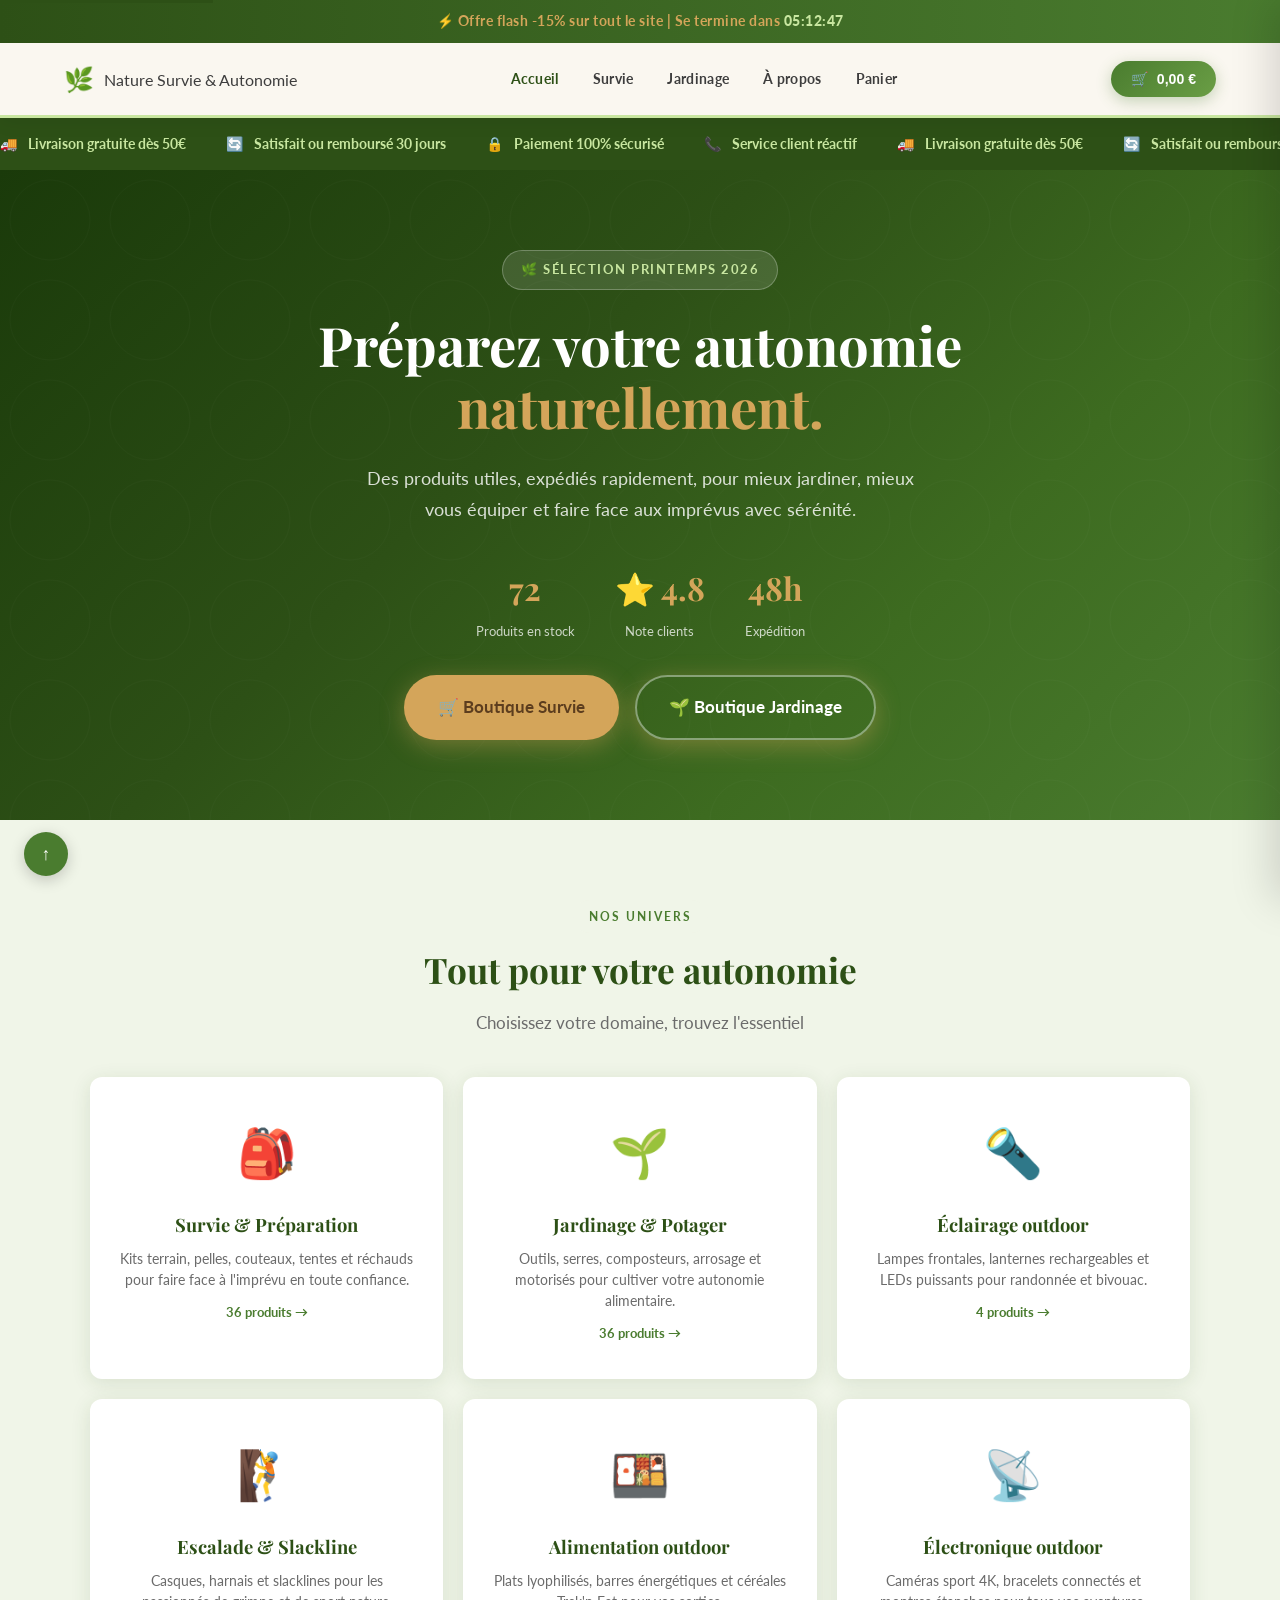
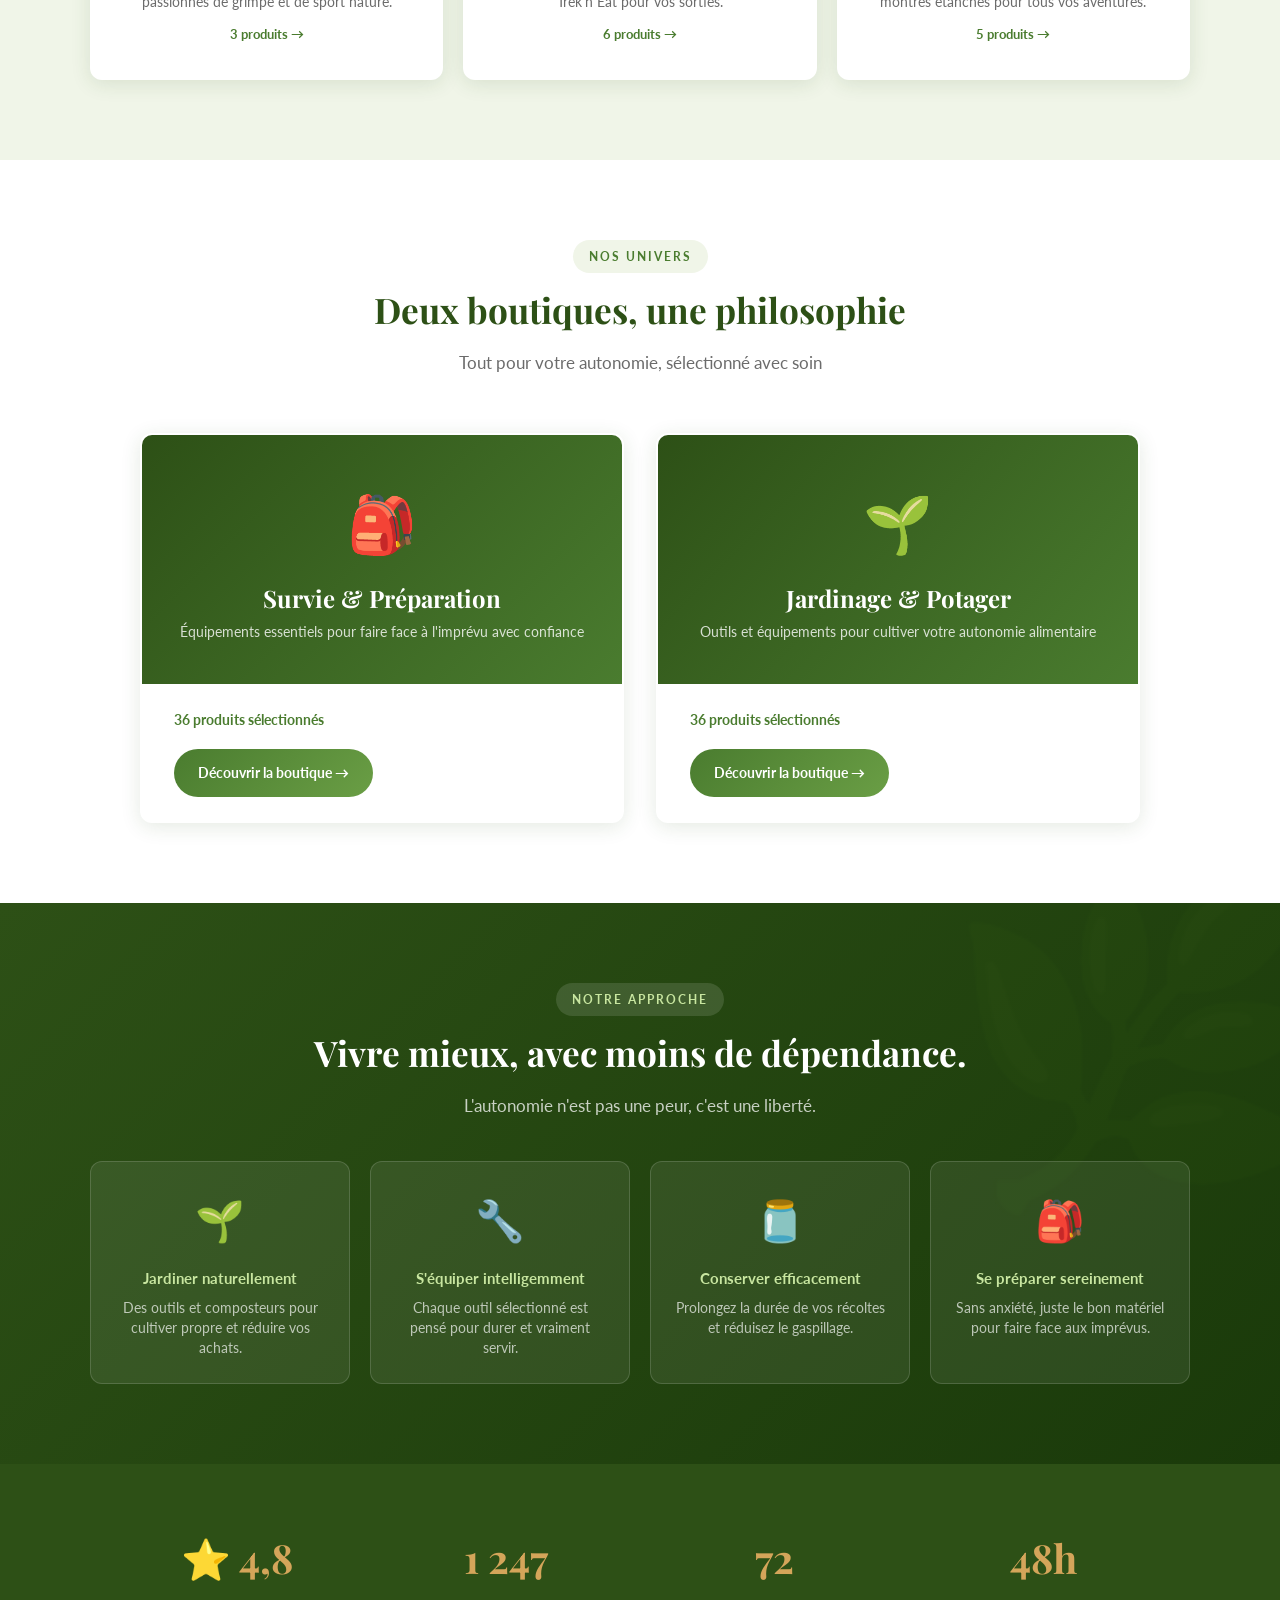
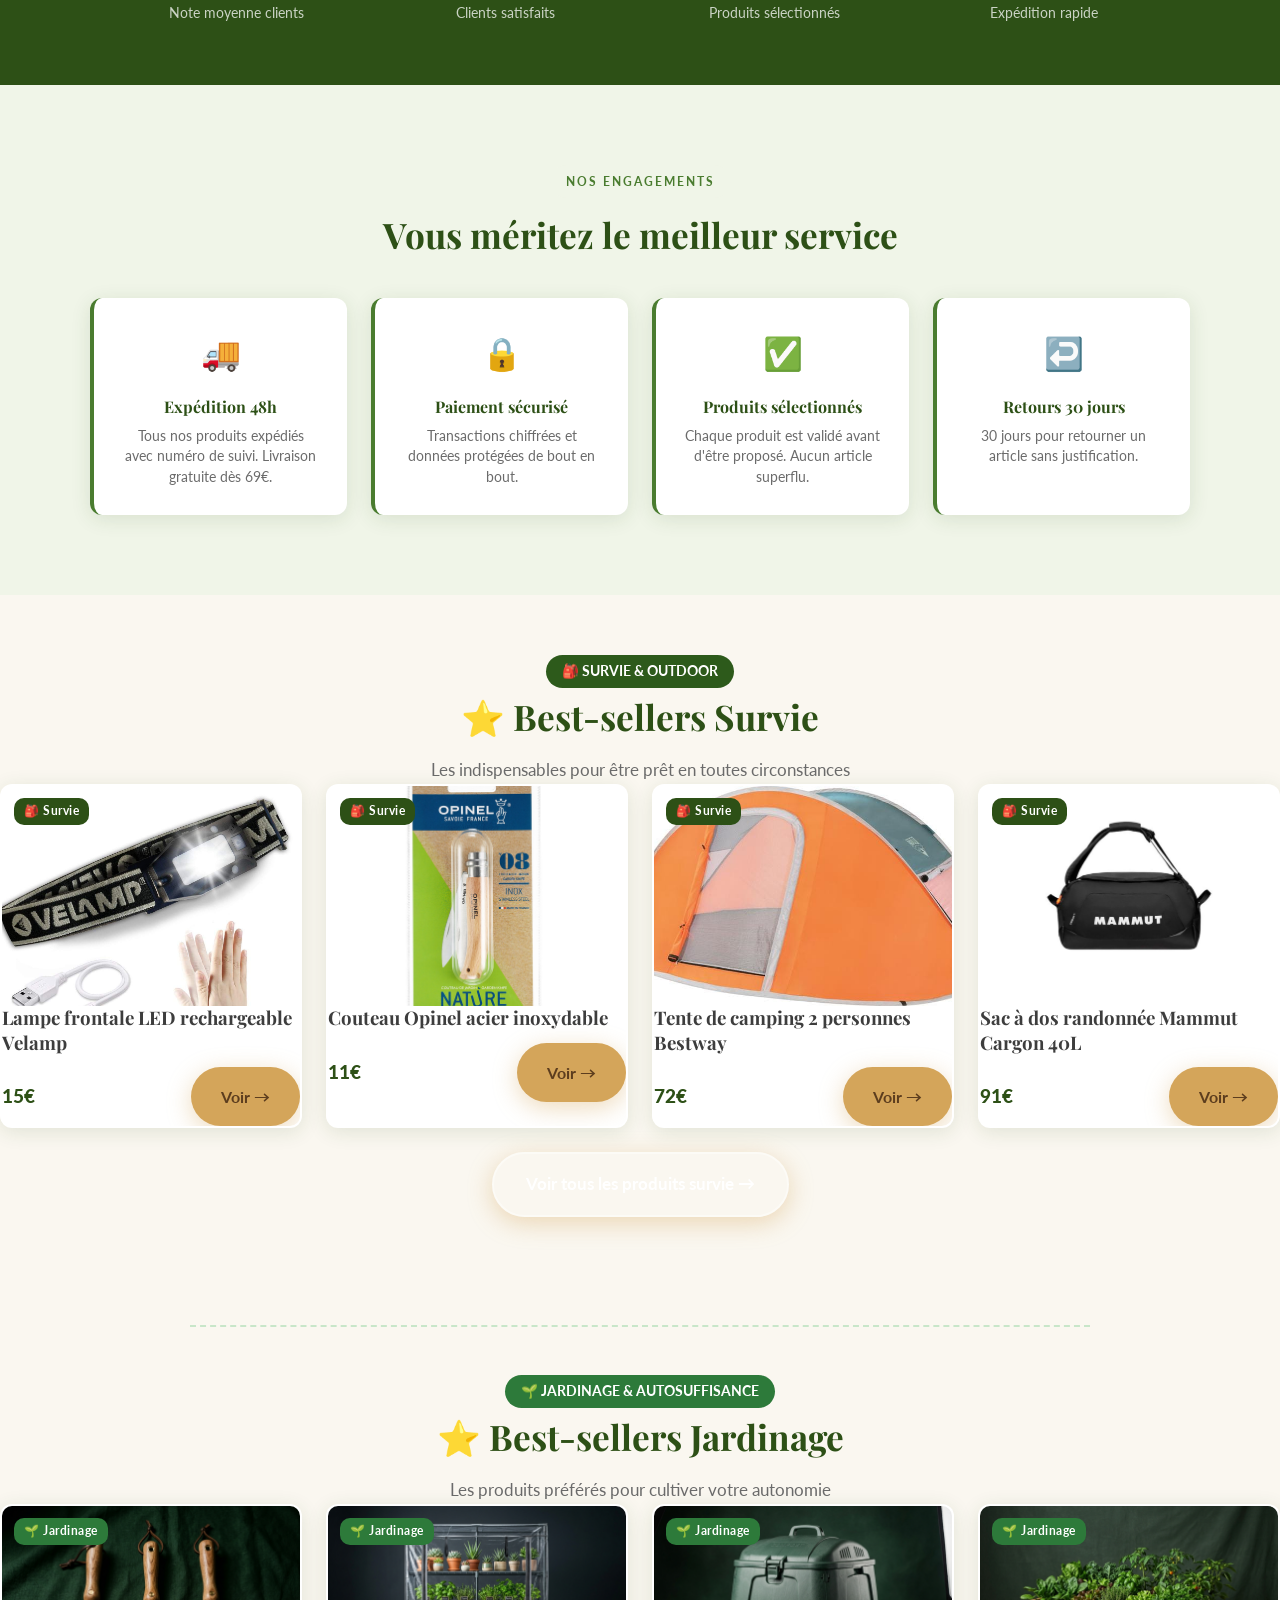
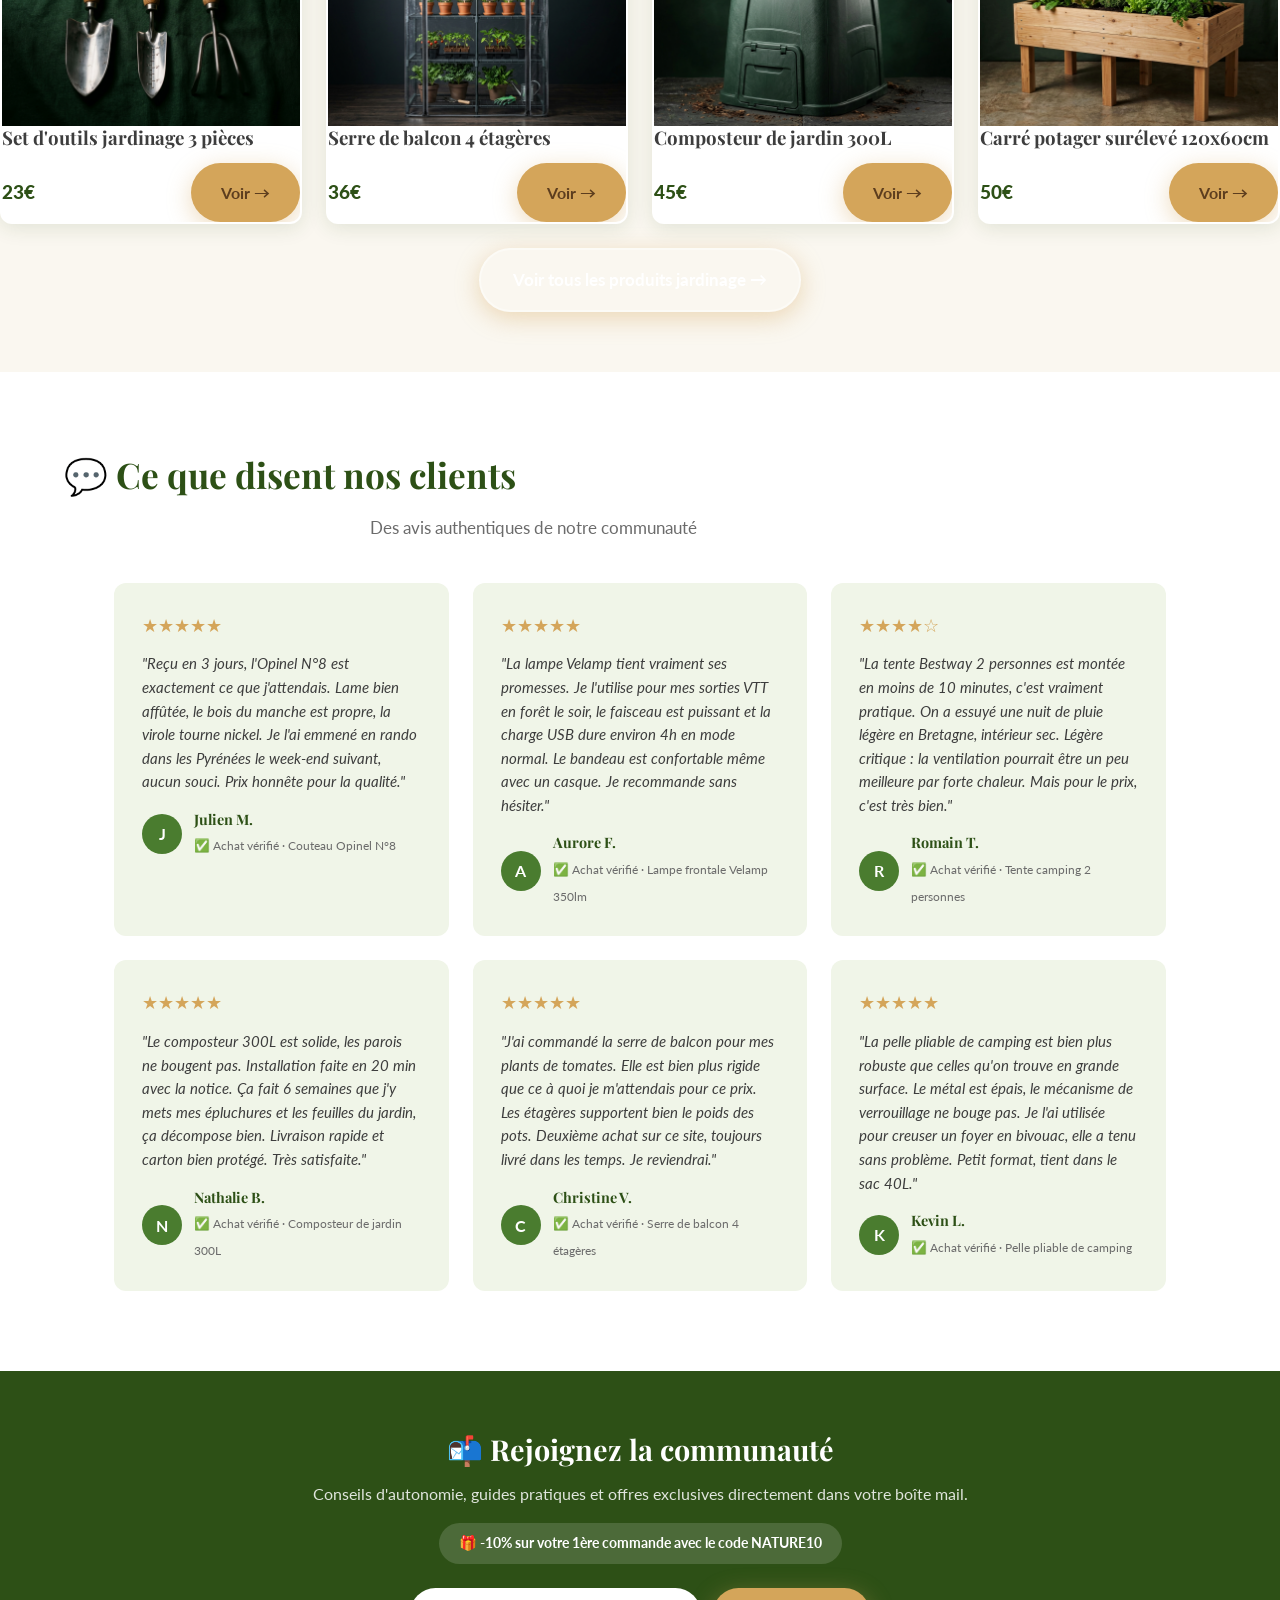
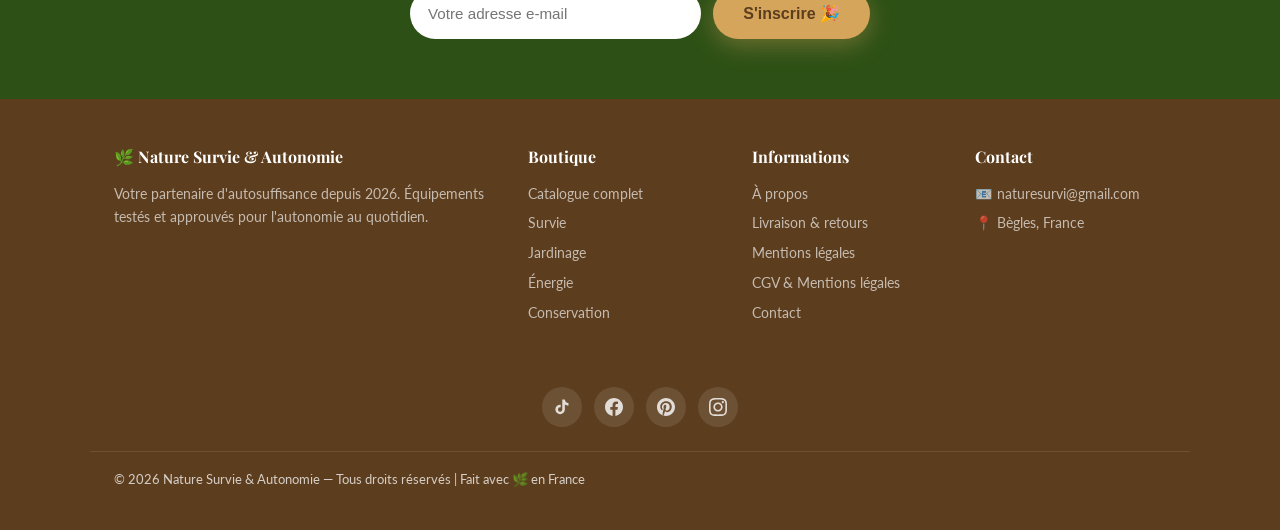
==== commit 14957a52: "Accueil : 62->72 produits, jardinage 26->36 produits" ====
--- a/index.html
+++ b/index.html
@@ -125,7 +125,7 @@
         <h1>Préparez votre autonomie<br><em>naturellement.</em></h1>
         <p>Des produits utiles, expédiés rapidement, pour mieux jardiner, mieux vous équiper et faire face aux imprévus avec sérénité.</p>
         <div class="hero-stats">
-          <div class="hero-stat"><span class="hero-stat-number">62</span><span class="hero-stat-label">Produits en stock</span></div>
+          <div class="hero-stat"><span class="hero-stat-number">72</span><span class="hero-stat-label">Produits en stock</span></div>
           <div class="hero-stat"><span class="hero-stat-number">⭐ 4.8</span><span class="hero-stat-label">Note clients</span></div>
           <div class="hero-stat"><span class="hero-stat-number">48h</span><span class="hero-stat-label">Expédition</span></div>
         </div>
@@ -154,7 +154,7 @@
           <div class="category-card-emoji">🌱</div>
           <div class="category-card-title">Jardinage &amp; Potager</div>
           <div class="category-card-desc">Outils, serres, composteurs, arrosage et motorisés pour cultiver votre autonomie alimentaire.</div>
-          <div class="category-card-link">26 produits →</div>
+          <div class="category-card-link">36 produits →</div>
         </a>
         <a href="catalogue.html?cat=Eclairage" class="category-card">
           <div class="category-card-emoji">🔦</div>
@@ -210,7 +210,7 @@
               <p>Outils et équipements pour cultiver votre autonomie alimentaire</p>
             </div>
             <div class="boutique-card-body">
-              <div class="count">26 produits sélectionnés</div>
+              <div class="count">36 produits sélectionnés</div>
               <span class="cta-link">Découvrir la boutique →</span>
             </div>
           </a>
@@ -238,7 +238,7 @@
       <div class="stats-grid">
         <div class="stat-item"><span class="stat-number">⭐ 4,8</span><span class="stat-label">Note moyenne clients</span></div>
         <div class="stat-item"><span class="stat-number">1 247</span><span class="stat-label">Clients satisfaits</span></div>
-        <div class="stat-item"><span class="stat-number">62</span><span class="stat-label">Produits sélectionnés</span></div>
+        <div class="stat-item"><span class="stat-number">72</span><span class="stat-label">Produits sélectionnés</span></div>
         <div class="stat-item"><span class="stat-number">48h</span><span class="stat-label">Expédition rapide</span></div>
       </div>
     </section>
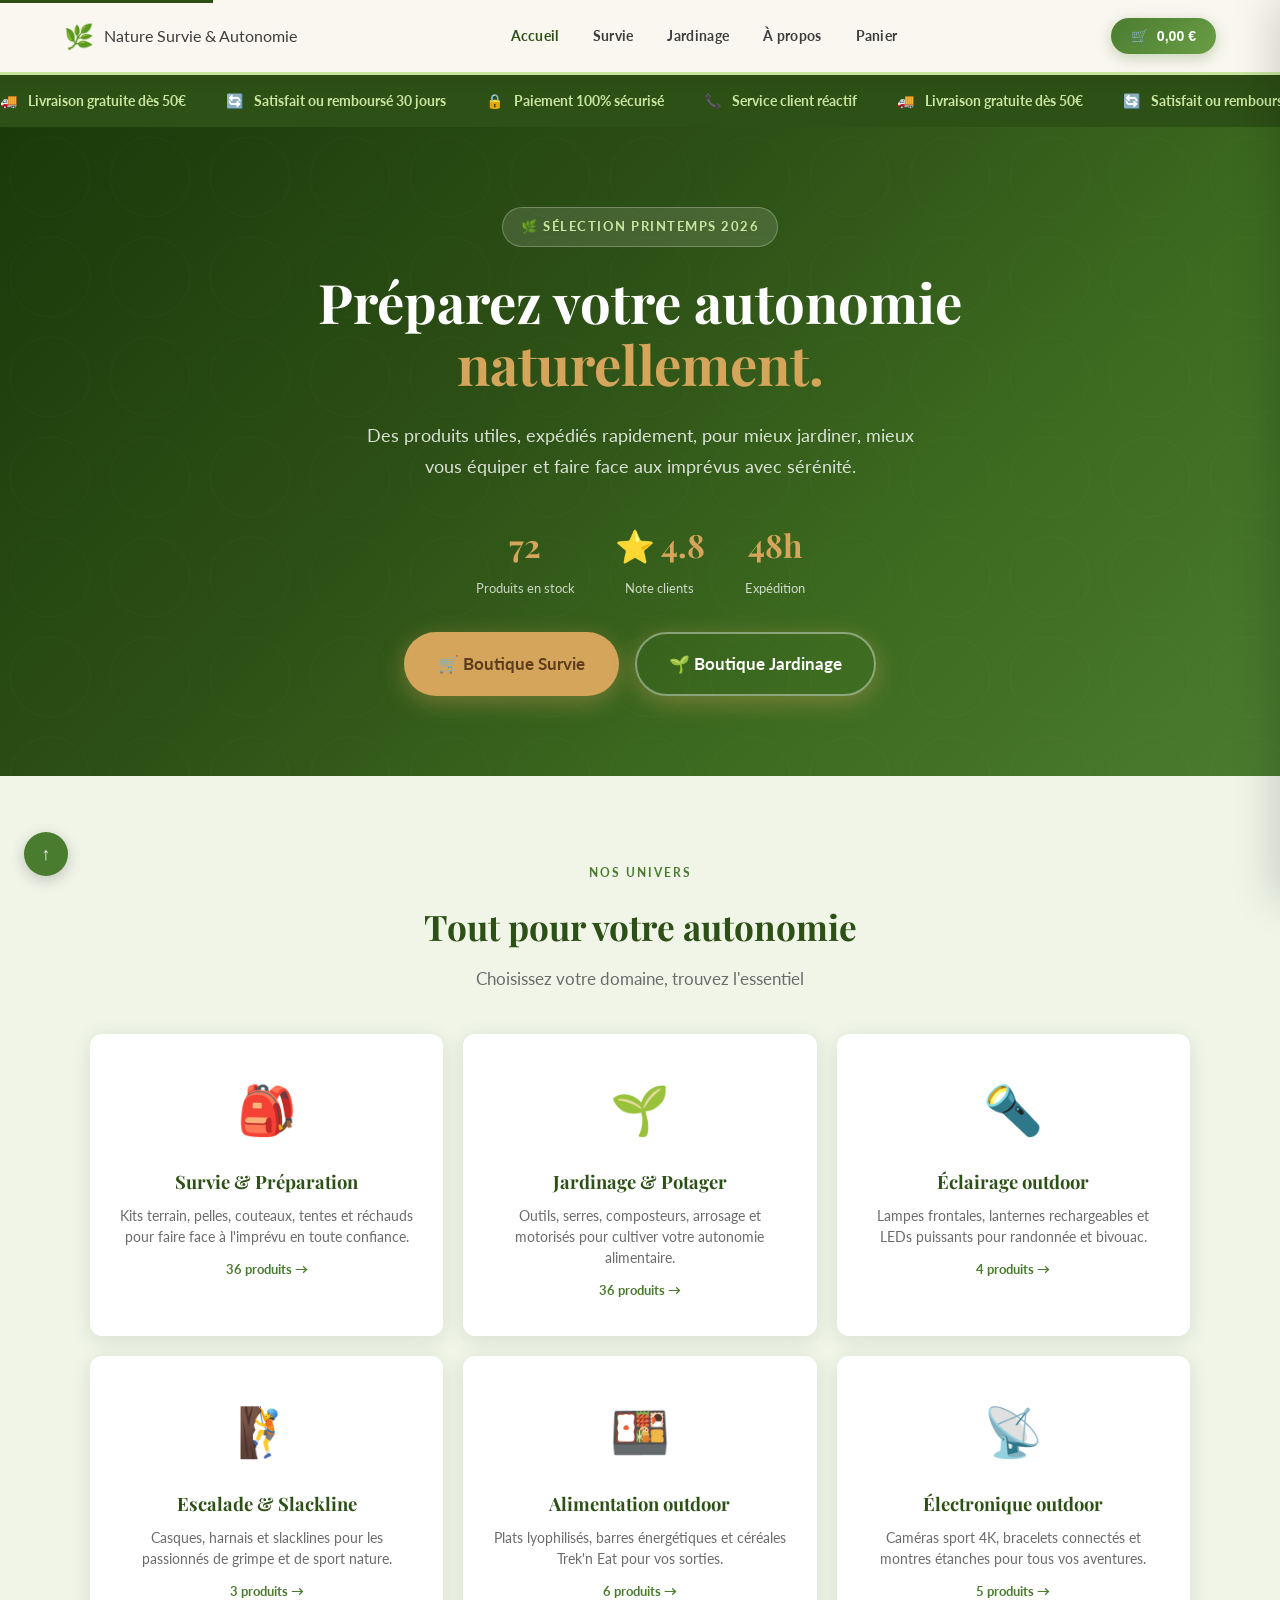
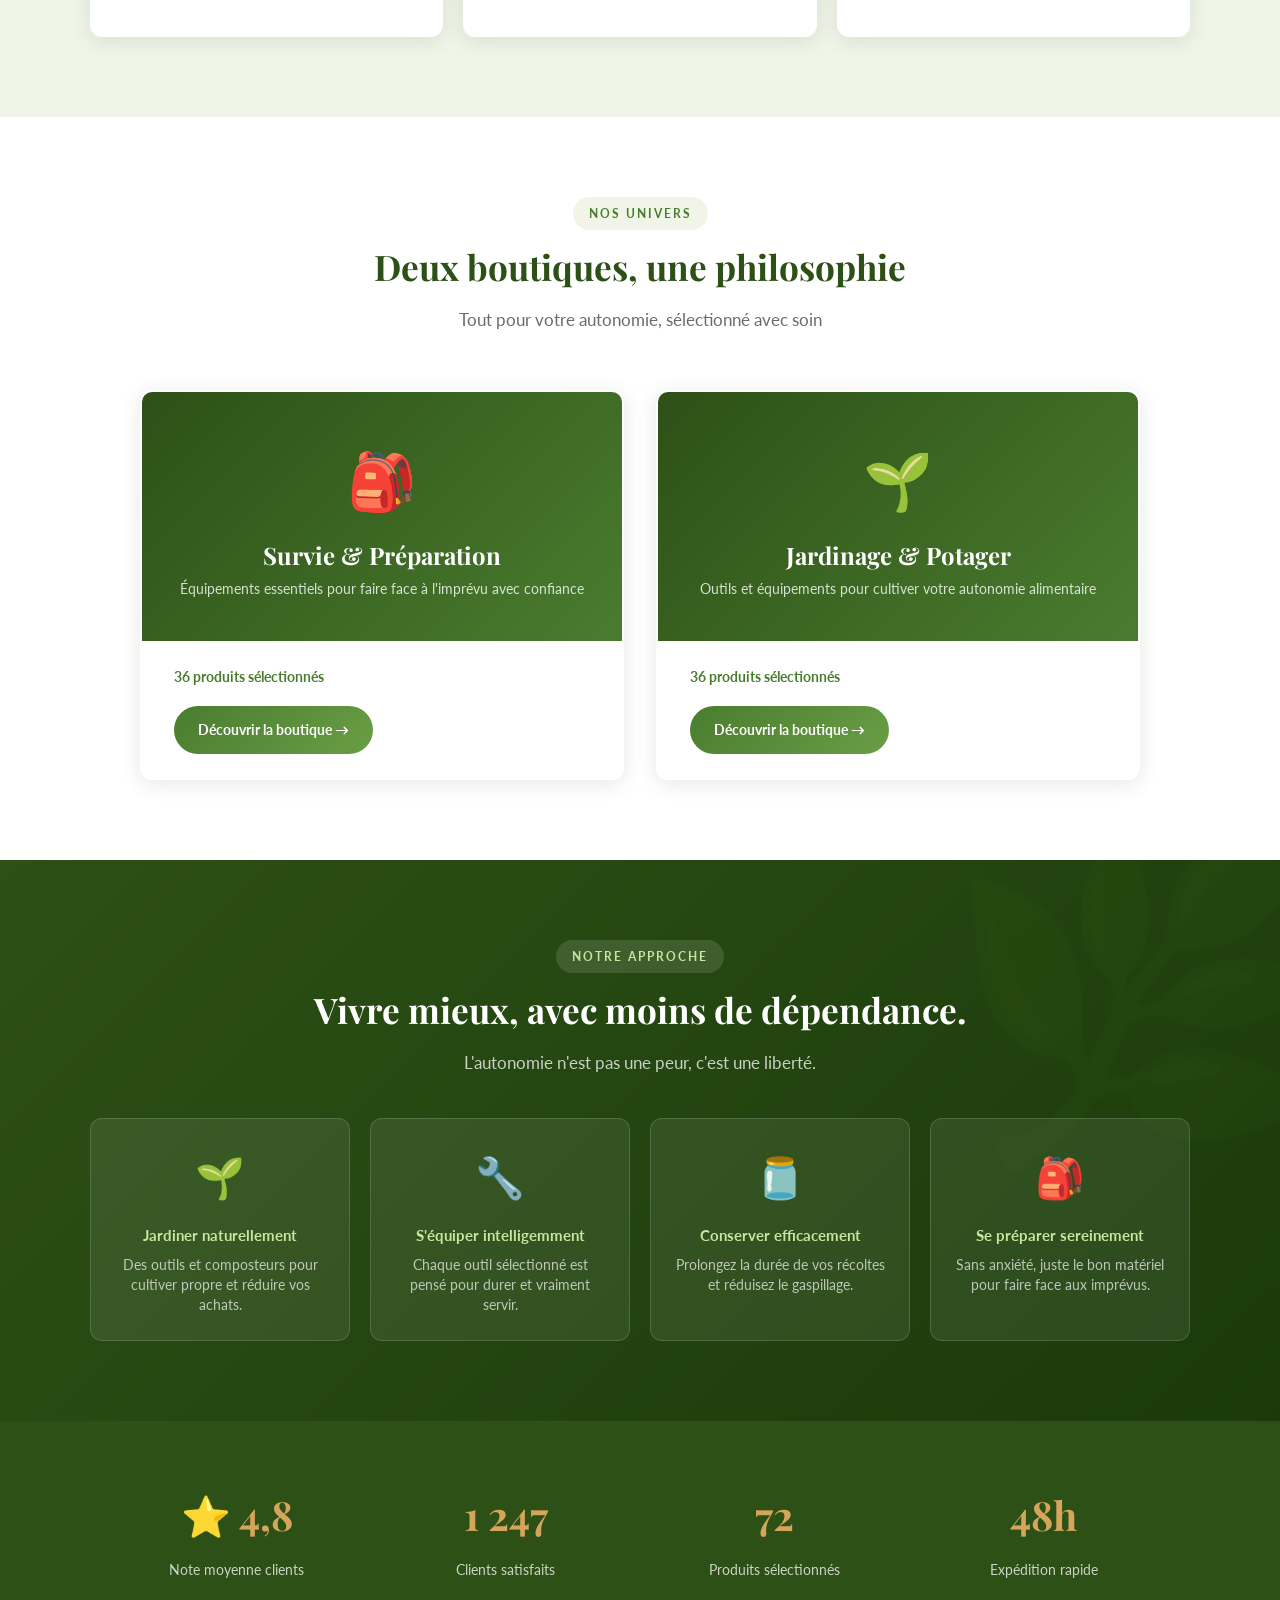
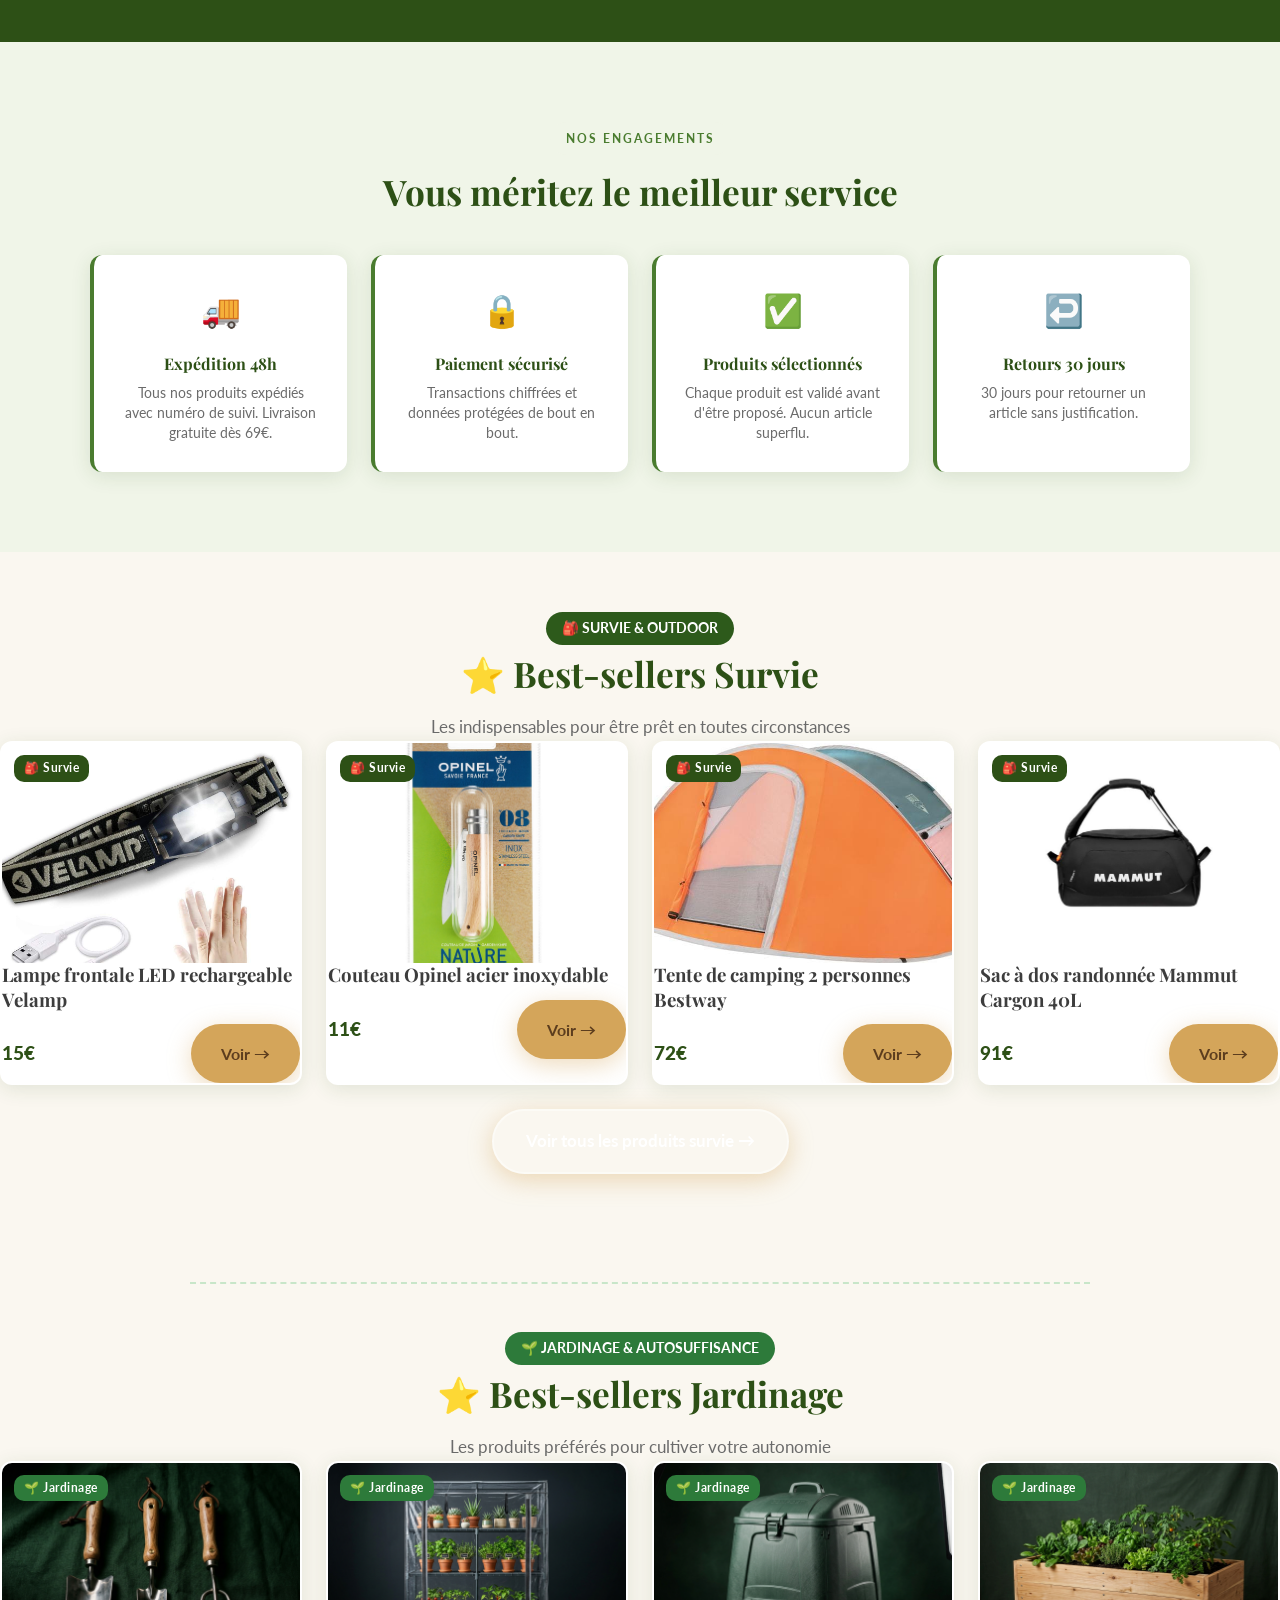
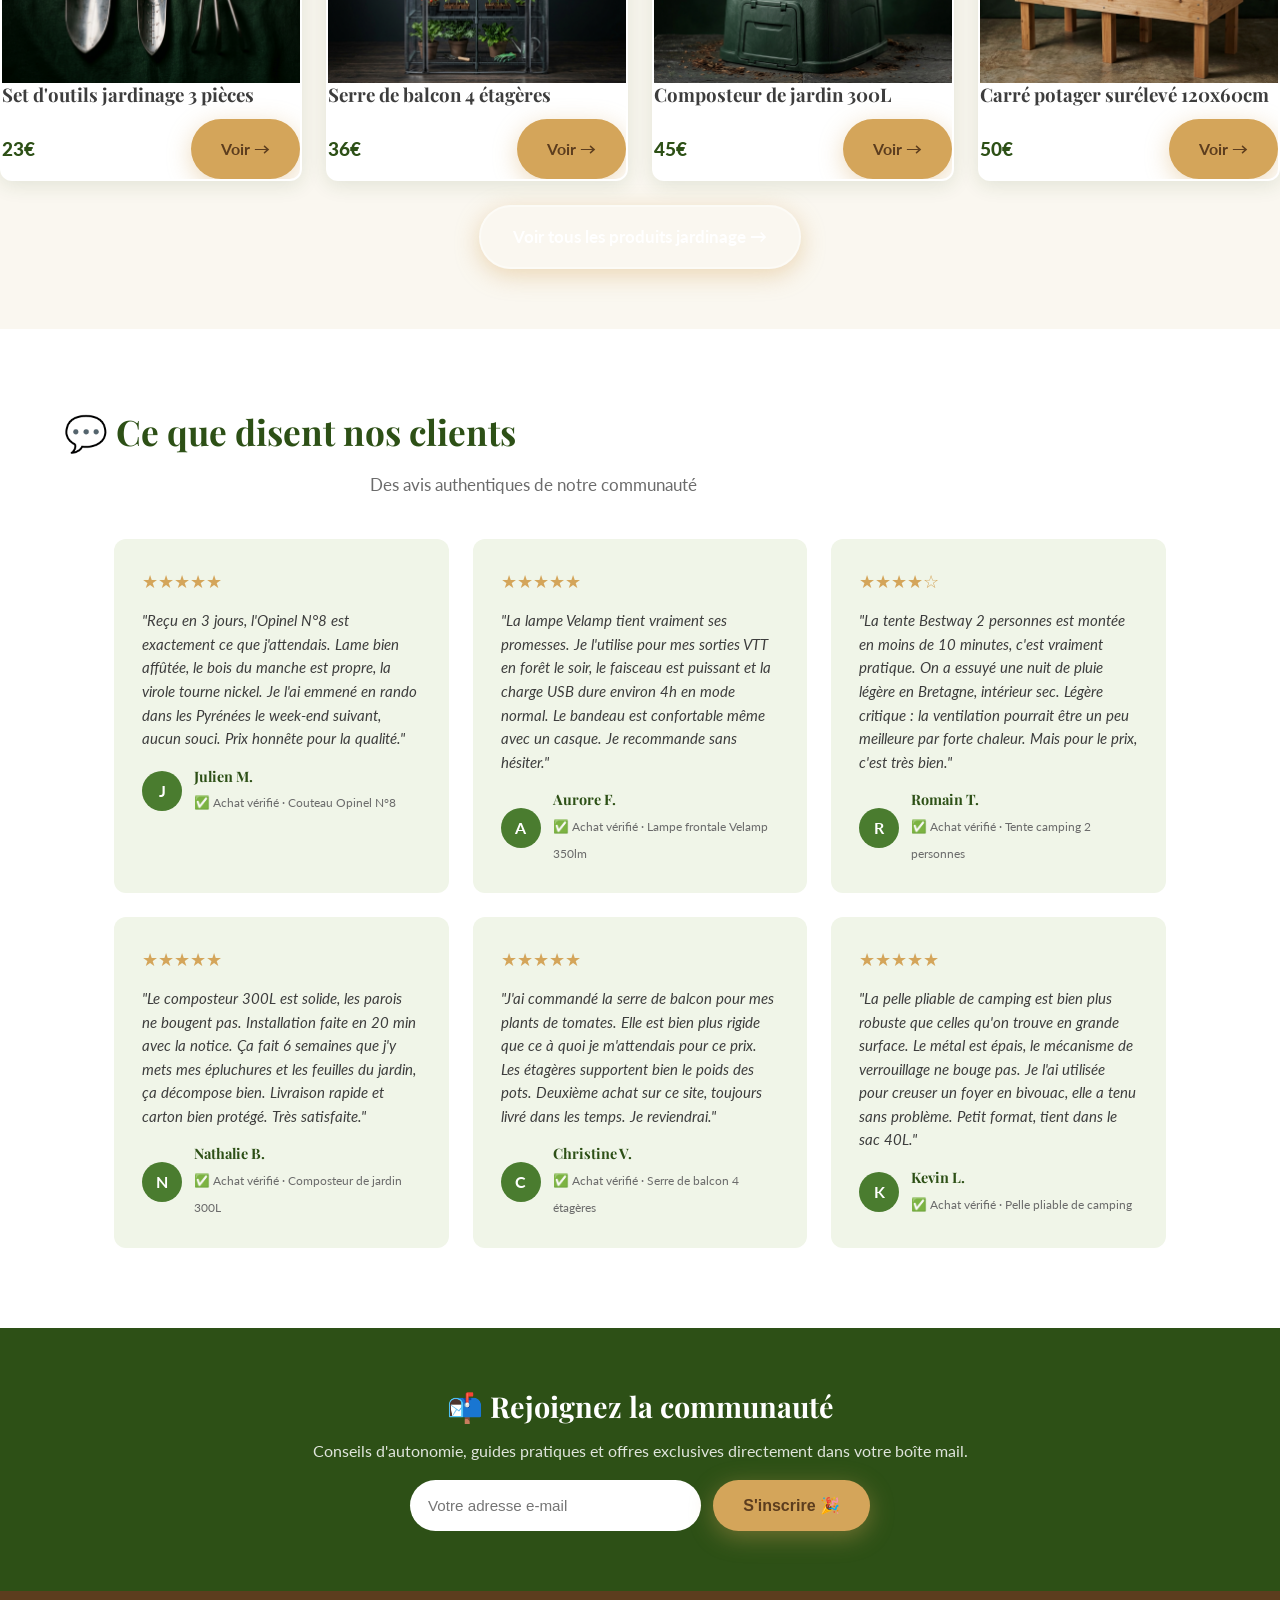
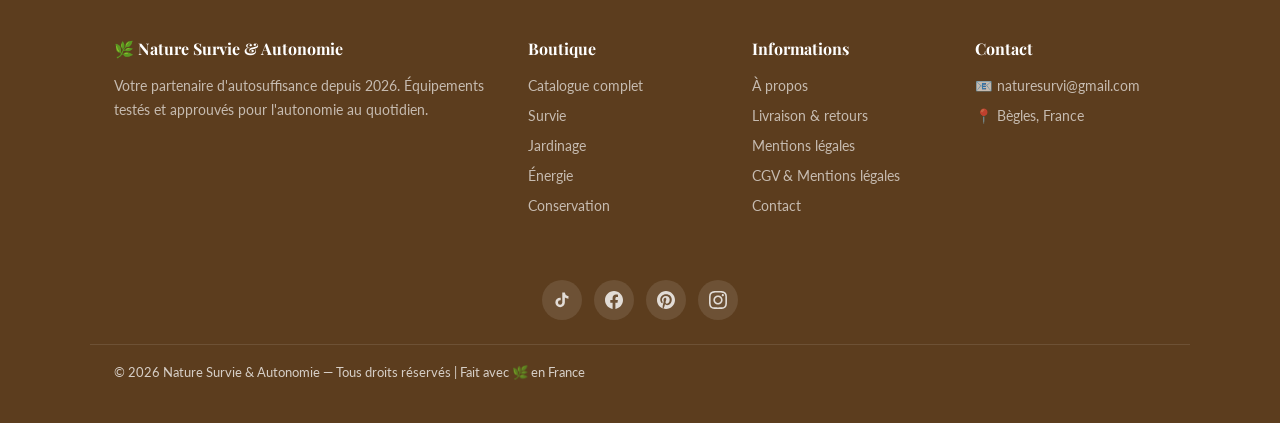
==== commit dcd0a522: "Suppression de toutes les promotions et prix barrés" ====
--- a/index.html
+++ b/index.html
@@ -70,10 +70,6 @@
   <!-- Skip link -->
   <a href="#main-content" class="skip-link">Aller au contenu principal</a>
 
-  <!-- Urgency Bar -->
-  <div class="urgency-bar" role="banner" aria-label="Offre promotionnelle">
-    <span>⚡ Offre flash -15% sur tout le site | Se termine dans <span id="countdown-timer">03:45:22</span></span>
-  </div>
 
   <!-- Navbar -->
   <header class="navbar" role="banner">
@@ -371,7 +367,6 @@
       <div class="container">
         <h2>📬 Rejoignez la communauté</h2>
         <p>Conseils d'autonomie, guides pratiques et offres exclusives directement dans votre boîte mail.</p>
-        <div class="newsletter-incentive">🎁 -10% sur votre 1ère commande avec le code NATURE10</div>
         <form class="newsletter-form" onsubmit="handleNewsletter(event)" aria-label="Inscription newsletter">
           <input type="email" placeholder="Votre adresse e-mail" required aria-label="Adresse e-mail">
           <button type="submit" class="btn btn-primary">S'inscrire 🎉</button>
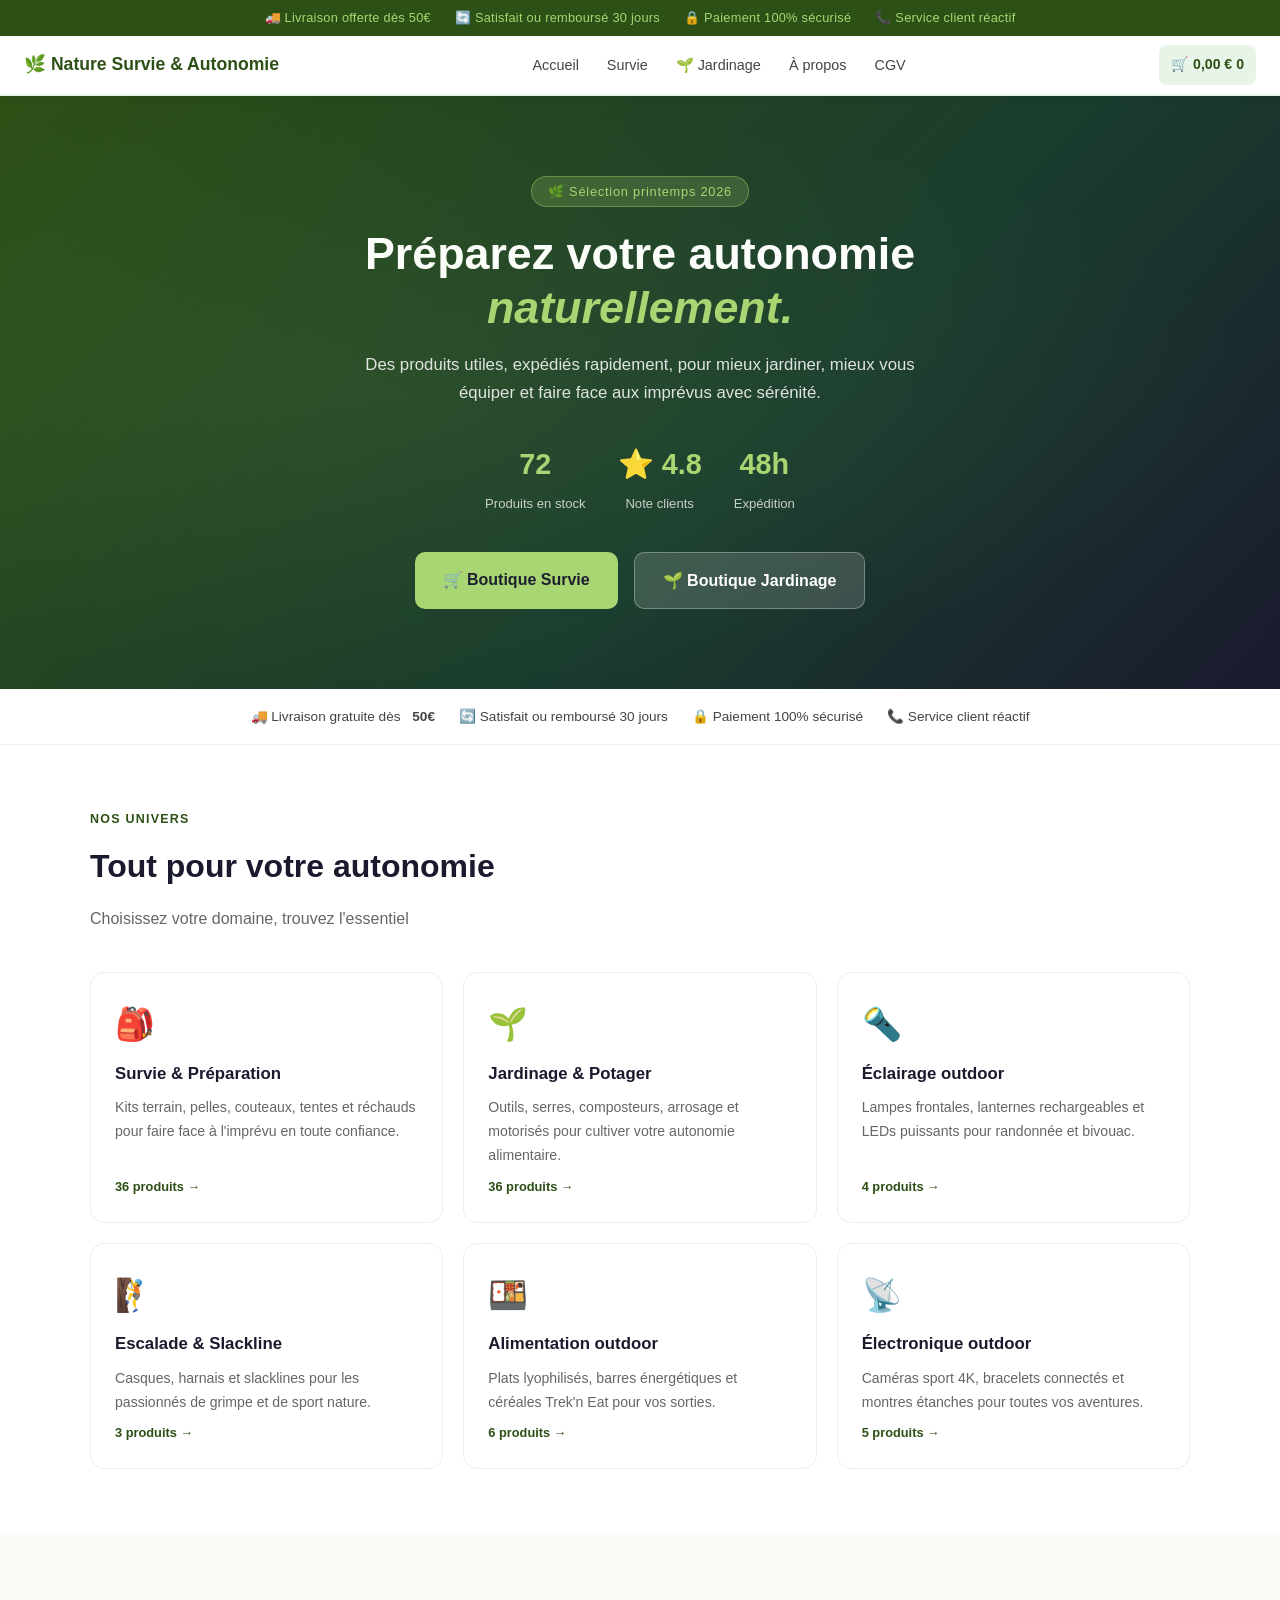
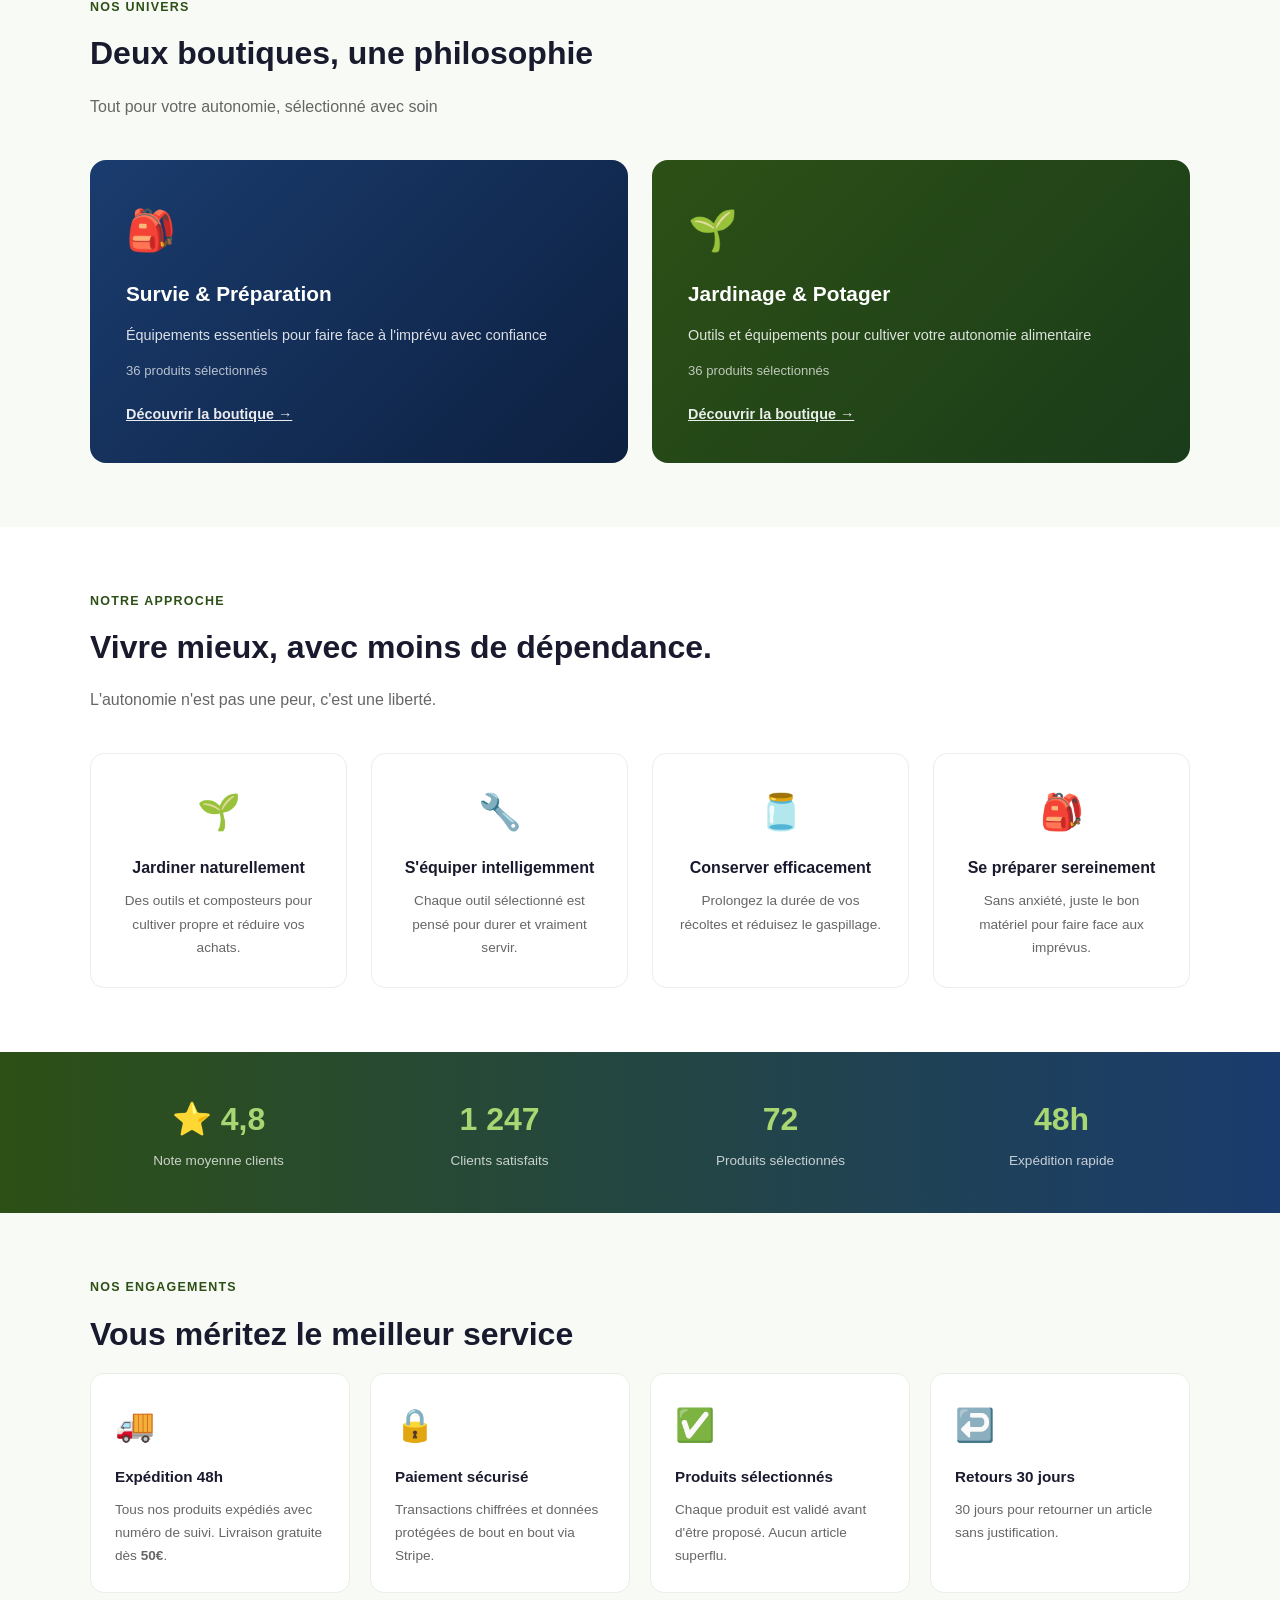
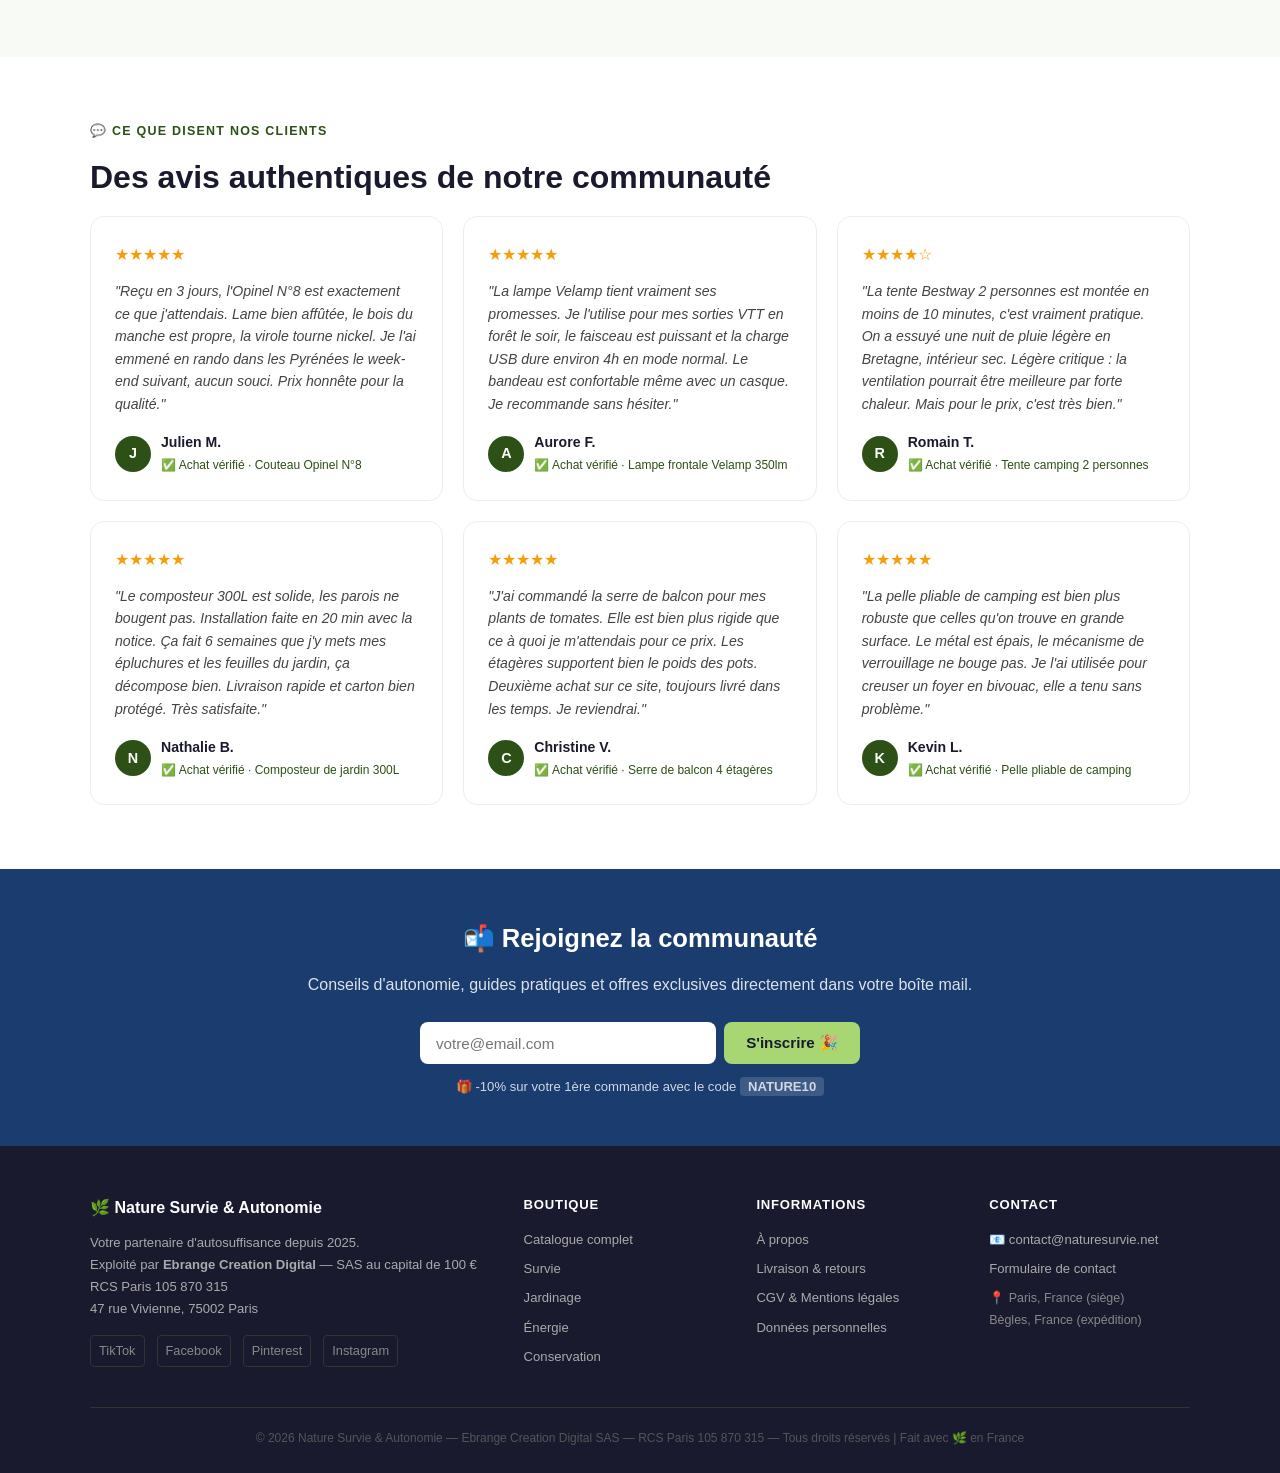
==== commit 38ee7375: "deploy: mise a jour index.html depuis ZIP naturesurvie_COMPLET" ====
--- a/index.html
+++ b/index.html
@@ -1,536 +1,391 @@
-﻿<!DOCTYPE html>
+<!DOCTYPE html>
 <html lang="fr">
 <head>
   <meta charset="UTF-8">
-  <meta name="p:domain_verify" content="f501da8deca8d6b8e9e60171061b9259"/>
   <meta name="viewport" content="width=device-width, initial-scale=1.0">
-  <meta name="description" content="Nature Survie & Autonomie — Boutique d'autosuffisance, survie et jardinage. Équipements de qualité pour l'autonomie au quotidien. Livraison gratuite dès 50€.">
+  <title>Nature Survie &amp; Autonomie — Préparez-vous. Naturellement.</title>
+  <meta name="description" content="Nature Survie &amp; Autonomie — Boutique d'autosuffisance, survie et jardinage. Équipements de qualité pour l'autonomie au quotidien. Livraison gratuite dès 50€.">
+  <meta name="author" content="Nature Survie &amp; Autonomie">
   <meta name="keywords" content="survie, autosuffisance, jardinage, autonomie, bushcraft, préparation, nature">
-  <meta name="author" content="Nature Survie & Autonomie">
-
-  <!-- Open Graph -->
-  <meta property="og:title" content="Nature Survie & Autonomie — Préparez-vous. Naturellement.">
+  <meta property="og:title" content="Nature Survie &amp; Autonomie — Préparez-vous. Naturellement.">
   <meta property="og:description" content="Boutique spécialisée en autosuffisance, survie et jardinage. Équipements testés et approuvés.">
+  <meta property="og:image" content="https://naturesurvie.net/images/og-cover.jpg">
   <meta property="og:type" content="website">
   <meta property="og:url" content="https://naturesurvie.net">
-  <meta property="og:image" content="https://placehold.co/1200x630/2d5016/a8d672?text=NatureSurvi+%26+Autonomie">
-
-  <!-- Facebook Pixel Code -->
-  <script>!function(f,b,e,v,n,t,s){if(f.fbq)return;n=f.fbq=function(){n.callMethod?n.callMethod.apply(n,arguments):n.queue.push(arguments)};if(!f._fbq)f._fbq=n;n.push=n;n.loaded=!0;n.version='2.0';n.queue=[];t=b.createElement(e);t.async=!0;t.src=v;s=b.getElementsByTagName(e)[0];s.parentNode.insertBefore(t,s)}(window,document,'script','https://connect.facebook.net/en_US/fbevents.js'); fbq('init', '1619731299084796'); fbq('track', 'PageView');</script>
-  <noscript><img height="1" width="1" src="https://www.facebook.com/tr?id=1619731299084796&ev=PageView&noscript=1"/></noscript>
-  <!-- End Facebook Pixel Code -->
-
-  <title>Nature Survie & Autonomie — Préparez-vous. Naturellement.</title>
-
-  <!-- Preconnect -->
-  <link rel="preconnect" href="https://fonts.googleapis.com">
-  <link rel="preconnect" href="https://fonts.gstatic.com" crossorigin>
-  <link rel="stylesheet" href="https://cdn.jsdelivr.net/npm/@fortawesome/fontawesome-free@6.4.0/css/all.min.css">
-  <link href="https://fonts.googleapis.com/css2?family=Playfair+Display:wght@400;600;700&family=Lato:wght@300;400;700&display=swap" rel="stylesheet">
-  <link rel="stylesheet" href="css/style.css">
-
-  <!-- JSON-LD Structured Data -->
-  <script type="application/ld+json">
-  {
-    "@context": "https://schema.org",
-    "@type": "WebSite",
-    "name": "Nature Survie &amp; Autonomie",
-    "url": "https://naturesurvie.net",
-    "description": "Boutique d'autosuffisance, survie et jardinage",
-    "potentialAction": {
-      "@type": "SearchAction",
-      "target": "https://naturesurvie.net/catalogue.html?q={search_term_string}",
-      "query-input": "required name=search_term_string"
+  <meta name="p:domain_verify" content="f501da8deca8d6b8e9e60171061b9259">
+  
+<style>
+  *, *::before, *::after { box-sizing: border-box; margin: 0; padding: 0; }
+  body { font-family: 'Segoe UI', Arial, sans-serif; background: #f8faf5; color: #1a1a2e; line-height: 1.7; }
+
+  /* ── TOP BANNER ── */
+  .top-banner {
+    background: #2d5016; color: #a8d672;
+    display: flex; justify-content: center; gap: 24px; flex-wrap: wrap;
+    font-size: 0.8rem; padding: 7px 16px; letter-spacing: 0.02em;
+  }
+
+  /* ── NAV ── */
+  nav {
+    background: #fff; border-bottom: 2px solid #e8f4e8;
+    padding: 0 24px; display: flex; align-items: center;
+    justify-content: space-between; position: sticky; top: 0; z-index: 100;
+    box-shadow: 0 2px 8px rgba(0,0,0,0.06);
+  }
+  .nav-logo { font-size: 1.1rem; font-weight: 700; color: #2d5016; text-decoration: none; padding: 14px 0; }
+  .nav-links { display: flex; gap: 4px; list-style: none; }
+  .nav-links a { text-decoration: none; color: #444; font-size: 0.9rem; padding: 8px 12px; border-radius: 6px; transition: background 0.2s; }
+  .nav-links a:hover, .nav-links a.active { background: #e8f4e8; color: #2d5016; font-weight: 600; }
+  .nav-cart { font-size: 0.88rem; color: #2d5016; font-weight: 600; text-decoration: none; padding: 8px 12px; background: #e8f4e8; border-radius: 8px; }
+  .nav-toggle { display: none; background: none; border: none; font-size: 1.4rem; cursor: pointer; color: #2d5016; }
+
+  /* ── FOOTER ── */
+  footer { background: #1a1a2e; color: #ccc; padding: 48px 24px 24px; margin-top: 0; }
+  .footer-inner { max-width: 1100px; margin: 0 auto; display: grid; grid-template-columns: 2fr 1fr 1fr 1fr; gap: 32px; padding-bottom: 32px; border-bottom: 1px solid #333; }
+  .footer-brand { font-size: 1rem; font-weight: 700; color: #fff; margin-bottom: 10px; }
+  .footer-desc { font-size: 0.82rem; line-height: 1.7; color: #aaa; }
+  .footer-col h4 { font-size: 0.82rem; font-weight: 700; color: #fff; margin-bottom: 12px; text-transform: uppercase; letter-spacing: 0.06em; }
+  .footer-col a { display: block; color: #aaa; text-decoration: none; font-size: 0.82rem; margin-bottom: 7px; }
+  .footer-col a:hover { color: #fff; }
+  .footer-bottom { max-width: 1100px; margin: 20px auto 0; text-align: center; font-size: 0.75rem; color: #555; }
+  .social-links { display: flex; gap: 12px; margin-top: 14px; flex-wrap: wrap; }
+  .social-links a { color: #888; font-size: 0.8rem; text-decoration: none; padding: 4px 8px; border: 1px solid #333; border-radius: 4px; }
+  .social-links a:hover { color: #fff; border-color: #555; }
+
+  @media (max-width: 768px) {
+    .footer-inner { grid-template-columns: 1fr 1fr; }
+    .top-banner { gap: 12px; font-size: 0.72rem; }
+    .nav-toggle { display: block; }
+    .nav-links { display: none; position: absolute; top: 100%; left: 0; right: 0; background: #fff; flex-direction: column; padding: 8px 16px 16px; border-bottom: 2px solid #e8f4e8; box-shadow: 0 4px 12px rgba(0,0,0,0.1); }
+    .nav-links.open { display: flex; }
+  }
+  @media (max-width: 480px) {
+    .footer-inner { grid-template-columns: 1fr; }
+  }
+</style>
+
+  <style>
+    /* ── HERO ── */
+    .hero {
+      background: linear-gradient(135deg, #2d5016 0%, #1a3c2e 60%, #1a1a2e 100%);
+      color: #fff; padding: 80px 24px; text-align: center; position: relative; overflow: hidden;
     }
-  }
-  </script>
-  <script type="application/ld+json">
-  {
-    "@context": "https://schema.org",
-    "@type": "Organization",
-    "name": "Nature Survie &amp; Autonomie",
-    "url": "https://naturesurvie.net",
-    "logo": "https://placehold.co/200x200/2d5016/a8d672?text=🌿",
-    "description": "Boutique spécialisée en autosuffisance, survie et jardinage",
-    "sameAs": []
-  }
-  </script>
-
-  <!-- TikTok Pixel Code Start -->
-  <script>
-  !function (w, d, t) {
-    w.TiktokAnalyticsObject=t;var ttq=w[t]=w[t]||[];ttq.methods=["page","track","identify","instances","debug","on","off","once","ready","alias","group","enableCookie","disableCookie","holdConsent","revokeConsent","grantConsent"],ttq.setAndDefer=function(t,e){t[e]=function(){t.push([e].concat(Array.prototype.slice.call(arguments,0)))}};for(var i=0;i<ttq.methods.length;i++)ttq.setAndDefer(ttq,ttq.methods[i]);ttq.instance=function(t){for(var e=ttq._i[t]||[],n=0;n<ttq.methods.length;n++)ttq.setAndDefer(e,ttq.methods[n]);return e},ttq.load=function(e,n){var r="https://analytics.tiktok.com/i18n/pixel/events.js",o=n&&n.partner;ttq._i=ttq._i||{},ttq._i[e]=[],ttq._i[e]._u=r,ttq._t=ttq._t||{},ttq._t[e]=+new Date,ttq._o=ttq._o||{},ttq._o[e]=n||{};n=document.createElement("script");n.type="text/javascript",n.async=!0,n.src=r+"?sdkid="+e+"&lib="+t;e=document.getElementsByTagName("script")[0];e.parentNode.insertBefore(n,e)};
-    ttq.load('D88TMA3C77UFPET8DG4G');
-    ttq.page();
-  }(window, document, 'ttq');
-  </script>
-  <!-- TikTok Pixel Code End -->
+    .hero::before {
+      content: ''; position: absolute; inset: 0;
+      background: radial-gradient(ellipse at 30% 50%, rgba(168,214,114,0.08) 0%, transparent 70%);
+    }
+    .hero-season { display: inline-block; background: rgba(168,214,114,0.2); border: 1px solid rgba(168,214,114,0.4); border-radius: 20px; padding: 4px 16px; font-size: 0.8rem; color: #a8d672; margin-bottom: 20px; letter-spacing: 0.06em; }
+    .hero h1 { font-size: 2.8rem; font-weight: 900; line-height: 1.2; margin-bottom: 16px; max-width: 700px; margin-left: auto; margin-right: auto; }
+    .hero h1 em { color: #a8d672; font-style: italic; }
+    .hero p { font-size: 1.05rem; opacity: 0.85; max-width: 560px; margin: 0 auto 32px; }
+    .hero-stats { display: flex; justify-content: center; gap: 32px; flex-wrap: wrap; margin-bottom: 36px; }
+    .hero-stat { text-align: center; }
+    .hero-stat strong { display: block; font-size: 1.8rem; font-weight: 800; color: #a8d672; }
+    .hero-stat span { font-size: 0.82rem; opacity: 0.75; }
+    .hero-btns { display: flex; gap: 16px; justify-content: center; flex-wrap: wrap; }
+    .btn-primary { background: #a8d672; color: #1a1a2e; padding: 14px 28px; border-radius: 10px; text-decoration: none; font-weight: 700; font-size: 1rem; transition: transform 0.2s, box-shadow 0.2s; }
+    .btn-primary:hover { transform: translateY(-2px); box-shadow: 0 8px 24px rgba(168,214,114,0.3); }
+    .btn-secondary { background: rgba(255,255,255,0.15); color: #fff; padding: 14px 28px; border-radius: 10px; text-decoration: none; font-weight: 600; font-size: 1rem; border: 1px solid rgba(255,255,255,0.3); transition: background 0.2s; }
+    .btn-secondary:hover { background: rgba(255,255,255,0.25); }
+
+    /* ── REASSURANCE BAR ── */
+    .reassurance { background: #fff; border-bottom: 1px solid #e8f4e8; }
+    .reassurance-inner { max-width: 1100px; margin: 0 auto; padding: 16px 24px; display: flex; gap: 24px; justify-content: center; flex-wrap: wrap; }
+    .reassurance-item { display: flex; align-items: center; gap: 8px; font-size: 0.85rem; color: #444; font-weight: 500; }
+
+    /* ── SECTIONS ── */
+    .section { padding: 64px 24px; }
+    .section-inner { max-width: 1100px; margin: 0 auto; }
+    .section-label { font-size: 0.78rem; font-weight: 700; text-transform: uppercase; letter-spacing: 0.1em; color: #2d5016; margin-bottom: 8px; }
+    .section-title { font-size: 2rem; font-weight: 800; color: #1a1a2e; margin-bottom: 12px; }
+    .section-subtitle { color: #666; font-size: 1rem; margin-bottom: 40px; }
+
+    /* ── UNIVERS GRID ── */
+    .univers-grid { display: grid; grid-template-columns: repeat(auto-fit, minmax(280px, 1fr)); gap: 20px; }
+    .univers-card { background: #fff; border: 1px solid #e8f0e8; border-radius: 14px; padding: 24px; text-decoration: none; color: inherit; transition: transform 0.2s, box-shadow 0.2s; display: flex; flex-direction: column; gap: 8px; }
+    .univers-card:hover { transform: translateY(-4px); box-shadow: 0 12px 32px rgba(0,0,0,0.08); }
+    .univers-card .icon { font-size: 2rem; }
+    .univers-card strong { font-size: 1.05rem; color: #1a1a2e; }
+    .univers-card p { font-size: 0.88rem; color: #666; }
+    .univers-card .count { font-size: 0.8rem; color: #2d5016; font-weight: 600; margin-top: auto; }
+
+    /* ── BOUTIQUES ── */
+    .boutiques-grid { display: grid; grid-template-columns: 1fr 1fr; gap: 24px; }
+    .boutique-card { border-radius: 16px; padding: 36px; text-decoration: none; color: #fff; display: flex; flex-direction: column; gap: 12px; transition: transform 0.2s; }
+    .boutique-card:hover { transform: translateY(-3px); }
+    .boutique-card.survie { background: linear-gradient(135deg, #1a3c6e, #0d2040); }
+    .boutique-card.jardinage { background: linear-gradient(135deg, #2d5016, #1a3c1a); }
+    .boutique-card .b-icon { font-size: 2.5rem; }
+    .boutique-card h3 { font-size: 1.3rem; font-weight: 800; }
+    .boutique-card p { font-size: 0.9rem; opacity: 0.85; }
+    .boutique-card .b-count { font-size: 0.82rem; opacity: 0.7; }
+    .boutique-card .b-cta { margin-top: 8px; font-size: 0.9rem; font-weight: 600; text-decoration: underline; opacity: 0.9; }
+
+    /* ── VALEURS ── */
+    .valeurs-grid { display: grid; grid-template-columns: repeat(auto-fit, minmax(220px, 1fr)); gap: 24px; }
+    .valeur-card { background: #fff; border-radius: 14px; padding: 28px 24px; text-align: center; border: 1px solid #e8f0e8; }
+    .valeur-card .v-icon { font-size: 2.2rem; margin-bottom: 12px; }
+    .valeur-card h3 { font-size: 1rem; font-weight: 700; color: #1a1a2e; margin-bottom: 8px; }
+    .valeur-card p { font-size: 0.85rem; color: #666; }
+
+    /* ── STATS ── */
+    .stats-bar { background: linear-gradient(90deg, #2d5016, #1a3c6e); padding: 40px 24px; }
+    .stats-inner { max-width: 1100px; margin: 0 auto; display: grid; grid-template-columns: repeat(4, 1fr); gap: 24px; text-align: center; }
+    .stat strong { display: block; font-size: 2rem; font-weight: 900; color: #a8d672; }
+    .stat span { font-size: 0.85rem; color: rgba(255,255,255,0.75); }
+
+    /* ── ENGAGEMENTS ── */
+    .engagements-grid { display: grid; grid-template-columns: repeat(auto-fit, minmax(220px, 1fr)); gap: 20px; }
+    .engagement-card { background: #fff; border-radius: 14px; padding: 24px; border: 1px solid #e8f0e8; }
+    .engagement-card .e-icon { font-size: 2rem; margin-bottom: 12px; }
+    .engagement-card h3 { font-size: 0.95rem; font-weight: 700; color: #1a1a2e; margin-bottom: 8px; }
+    .engagement-card p { font-size: 0.85rem; color: #666; }
+
+    /* ── AVIS ── */
+    .avis-grid { display: grid; grid-template-columns: repeat(auto-fit, minmax(300px, 1fr)); gap: 20px; }
+    .avis-card { background: #fff; border-radius: 14px; padding: 24px; border: 1px solid #e8f0e8; }
+    .avis-stars { color: #f59e0b; font-size: 1rem; margin-bottom: 12px; }
+    .avis-text { font-size: 0.88rem; color: #444; line-height: 1.6; margin-bottom: 16px; font-style: italic; }
+    .avis-author { display: flex; align-items: center; gap: 10px; }
+    .avis-avatar { width: 36px; height: 36px; border-radius: 50%; background: #2d5016; color: #fff; display: flex; align-items: center; justify-content: center; font-weight: 700; font-size: 0.9rem; flex-shrink: 0; }
+    .avis-name { font-size: 0.88rem; font-weight: 600; }
+    .avis-product { font-size: 0.75rem; color: #2d5016; }
+
+    /* ── PROMO BANNER ── */
+    .promo-banner { background: #1a3c6e; padding: 48px 24px; text-align: center; color: #fff; }
+    .promo-banner h2 { font-size: 1.6rem; font-weight: 800; margin-bottom: 10px; }
+    .promo-banner p { opacity: 0.85; margin-bottom: 24px; }
+    .promo-form { display: flex; gap: 8px; justify-content: center; max-width: 440px; margin: 0 auto; flex-wrap: wrap; }
+    .promo-form input { flex: 1; min-width: 200px; padding: 12px 16px; border-radius: 8px; border: none; font-size: 0.95rem; }
+    .promo-form button { background: #a8d672; color: #1a1a2e; padding: 12px 22px; border-radius: 8px; border: none; font-weight: 700; cursor: pointer; font-size: 0.95rem; }
+    .promo-code { margin-top: 12px; font-size: 0.82rem; opacity: 0.8; }
+    .promo-code strong { background: rgba(255,255,255,0.2); padding: 2px 8px; border-radius: 4px; }
+
+    /* ── BESTSELLERS (placeholder) ── */
+    .bestsellers-placeholder { text-align: center; padding: 40px; background: #fff; border-radius: 14px; border: 2px dashed #e0e0e0; color: #999; font-size: 0.9rem; }
+
+    @media (max-width: 768px) {
+      .hero h1 { font-size: 1.9rem; }
+      .boutiques-grid { grid-template-columns: 1fr; }
+      .stats-inner { grid-template-columns: 2fr 2fr; }
+    }
+  </style>
 </head>
 <body>
-  <!-- Skip link -->
-  <a href="#main-content" class="skip-link">Aller au contenu principal</a>
-
-
-  <!-- Navbar -->
-  <header class="navbar" role="banner">
-    <div class="navbar-inner">
-      <a href="index.html" class="logo" aria-label="Nature Survie &amp; Autonomie — Accueil">
-        <span class="logo-emoji">🌿</span>
-        <span>Nature Survie &amp; Autonomie</span>
-      </a>
-
-      <nav id="main-nav" class="main-nav" role="navigation" aria-label="Navigation principale">
-        <a href="index.html" class="active">Accueil</a>
-        <a href="catalogue.html">Survie</a>
-        <a href="jardinage.html">Jardinage</a>
-        <a href="about.html">À propos</a>
-        <a href="panier.html">Panier</a>
-      </nav>
-
-      <div class="nav-right">
-        <button class="cart-btn" onclick="Cart.toggleDrawer()" aria-label="Ouvrir le panier">
-          🛒 <span class="cart-total-nav">0,00 €</span>
-          <span class="cart-count" aria-live="polite">0</span>
-        </button>
-        <button class="burger-menu" onclick="toggleMobileMenu()" aria-label="Menu" aria-expanded="false">
-          <span></span><span></span><span></span>
-        </button>
-      </div>
-    </div>
-  </header>
-
-  <!-- Trust Bar -->
-  <div class="trust-bar" role="complementary" aria-label="Garanties">
-    <div class="trust-bar-inner">
-      <div class="trust-item"><span class="trust-item-emoji">🚚</span> Livraison gratuite dès 50€</div>
-      <div class="trust-item"><span class="trust-item-emoji">🔄</span> Satisfait ou remboursé 30 jours</div>
-      <div class="trust-item"><span class="trust-item-emoji">🔒</span> Paiement 100% sécurisé</div>
-      <div class="trust-item"><span class="trust-item-emoji">📞</span> Service client réactif</div>
-      <div class="trust-item"><span class="trust-item-emoji">🚚</span> Livraison gratuite dès 50€</div>
-      <div class="trust-item"><span class="trust-item-emoji">🔄</span> Satisfait ou remboursé 30 jours</div>
-      <div class="trust-item"><span class="trust-item-emoji">🔒</span> Paiement 100% sécurisé</div>
-      <div class="trust-item"><span class="trust-item-emoji">📞</span> Service client réactif</div>
-    </div>
-  </div>
-
-  <main id="main-content">
-    <!-- Hero Section -->
-    <section class="hero" aria-label="Présentation">
-      <div class="container">
-        <div class="hero-badge">🌿 Sélection printemps 2026</div>
-        <h1>Préparez votre autonomie<br><em>naturellement.</em></h1>
-        <p>Des produits utiles, expédiés rapidement, pour mieux jardiner, mieux vous équiper et faire face aux imprévus avec sérénité.</p>
-        <div class="hero-stats">
-          <div class="hero-stat"><span class="hero-stat-number">72</span><span class="hero-stat-label">Produits en stock</span></div>
-          <div class="hero-stat"><span class="hero-stat-number">⭐ 4.8</span><span class="hero-stat-label">Note clients</span></div>
-          <div class="hero-stat"><span class="hero-stat-number">48h</span><span class="hero-stat-label">Expédition</span></div>
-        </div>
-        <div class="hero-cta">
-          <a href="catalogue.html" class="btn btn-primary btn-lg">🛒 Boutique Survie</a>
-          <a href="jardinage.html" class="btn btn-outline btn-lg">🌱 Boutique Jardinage</a>
-        </div>
-      </div>
-    </section>
-
-    <!-- Categories -->
-    <section class="categories-section">
-      <div style="max-width:1100px;margin:0 auto;text-align:center;">
-        <span class="section-tag">Nos univers</span>
-        <h2 class="section-title">Tout pour votre autonomie</h2>
-        <p class="section-subtitle">Choisissez votre domaine, trouvez l'essentiel</p>
-      </div>
-      <div class="categories-grid">
-        <a href="catalogue.html" class="category-card">
-          <div class="category-card-emoji">🎒</div>
-          <div class="category-card-title">Survie &amp; Préparation</div>
-          <div class="category-card-desc">Kits terrain, pelles, couteaux, tentes et réchauds pour faire face à l'imprévu en toute confiance.</div>
-          <div class="category-card-link">36 produits →</div>
+
+
+<div class="top-banner" id="top-banner">
+  <span>🚚 Livraison offerte dès 50€</span>
+  <span>🔄 Satisfait ou remboursé 30 jours</span>
+  <span>🔒 Paiement 100% sécurisé</span>
+  <span>📞 Service client réactif</span>
+</div>
+
+<nav>
+  <a href="/" class="nav-logo">🌿 Nature Survie &amp; Autonomie</a>
+  <button class="nav-toggle" id="navToggle" aria-label="Menu">☰</button>
+  <ul class="nav-links" id="navLinks">
+    <li><a href="/">Accueil</a></li>
+    <li><a href="/catalogue">Survie</a></li>
+    <li><a href="/jardinage">🌱 Jardinage</a></li>
+    <li><a href="/about">À propos</a></li>
+    <li><a href="/cgv">CGV</a></li>
+  </ul>
+  <a href="/panier" class="nav-cart">🛒 <span id="cartTotal">0,00 €</span> <span id="cartCount">0</span></a>
+</nav>
+
+
+<main id="main-content">
+
+  <!-- HERO -->
+  <section class="hero">
+    <div class="hero-season">🌿 Sélection printemps 2026</div>
+    <h1>Préparez votre autonomie <em>naturellement.</em></h1>
+    <p>Des produits utiles, expédiés rapidement, pour mieux jardiner, mieux vous équiper et faire face aux imprévus avec sérénité.</p>
+    <div class="hero-stats">
+      <div class="hero-stat"><strong>72</strong><span>Produits en stock</span></div>
+      <div class="hero-stat"><strong>⭐ 4.8</strong><span>Note clients</span></div>
+      <div class="hero-stat"><strong>48h</strong><span>Expédition</span></div>
+    </div>
+    <div class="hero-btns">
+      <a href="/catalogue" class="btn-primary">🛒 Boutique Survie</a>
+      <a href="/jardinage" class="btn-secondary">🌱 Boutique Jardinage</a>
+    </div>
+  </section>
+
+  <!-- REASSURANCE -->
+  <div class="reassurance">
+    <div class="reassurance-inner">
+      <div class="reassurance-item">🚚 Livraison gratuite dès <strong>&nbsp;50€</strong></div>
+      <div class="reassurance-item">🔄 Satisfait ou remboursé 30 jours</div>
+      <div class="reassurance-item">🔒 Paiement 100% sécurisé</div>
+      <div class="reassurance-item">📞 Service client réactif</div>
+    </div>
+  </div>
+
+  <!-- UNIVERS -->
+  <section class="section" style="background:#fff;">
+    <div class="section-inner">
+      <div class="section-label">Nos univers</div>
+      <div class="section-title">Tout pour votre autonomie</div>
+      <div class="section-subtitle">Choisissez votre domaine, trouvez l'essentiel</div>
+      <div class="univers-grid">
+        <a href="/catalogue" class="univers-card"><div class="icon">🎒</div><strong>Survie &amp; Préparation</strong><p>Kits terrain, pelles, couteaux, tentes et réchauds pour faire face à l'imprévu en toute confiance.</p><span class="count">36 produits →</span></a>
+        <a href="/jardinage" class="univers-card"><div class="icon">🌱</div><strong>Jardinage &amp; Potager</strong><p>Outils, serres, composteurs, arrosage et motorisés pour cultiver votre autonomie alimentaire.</p><span class="count">36 produits →</span></a>
+        <a href="/catalogue?cat=Eclairage" class="univers-card"><div class="icon">🔦</div><strong>Éclairage outdoor</strong><p>Lampes frontales, lanternes rechargeables et LEDs puissants pour randonnée et bivouac.</p><span class="count">4 produits →</span></a>
+        <a href="/catalogue?cat=Escalade" class="univers-card"><div class="icon">🧗</div><strong>Escalade &amp; Slackline</strong><p>Casques, harnais et slacklines pour les passionnés de grimpe et de sport nature.</p><span class="count">3 produits →</span></a>
+        <a href="/catalogue?cat=Alimentation%20outdoor" class="univers-card"><div class="icon">🍱</div><strong>Alimentation outdoor</strong><p>Plats lyophilisés, barres énergétiques et céréales Trek'n Eat pour vos sorties.</p><span class="count">6 produits →</span></a>
+        <a href="/catalogue?cat=Electronique%20outdoor" class="univers-card"><div class="icon">📡</div><strong>Électronique outdoor</strong><p>Caméras sport 4K, bracelets connectés et montres étanches pour toutes vos aventures.</p><span class="count">5 produits →</span></a>
+      </div>
+    </div>
+  </section>
+
+  <!-- BOUTIQUES -->
+  <section class="section" style="background:#f8faf5;">
+    <div class="section-inner">
+      <div class="section-label">Nos univers</div>
+      <div class="section-title">Deux boutiques, une philosophie</div>
+      <div class="section-subtitle">Tout pour votre autonomie, sélectionné avec soin</div>
+      <div class="boutiques-grid">
+        <a href="/catalogue" class="boutique-card survie">
+          <div class="b-icon">🎒</div>
+          <h3>Survie &amp; Préparation</h3>
+          <p>Équipements essentiels pour faire face à l'imprévu avec confiance</p>
+          <div class="b-count">36 produits sélectionnés</div>
+          <div class="b-cta">Découvrir la boutique →</div>
         </a>
-        <a href="jardinage.html" class="category-card">
-          <div class="category-card-emoji">🌱</div>
-          <div class="category-card-title">Jardinage &amp; Potager</div>
-          <div class="category-card-desc">Outils, serres, composteurs, arrosage et motorisés pour cultiver votre autonomie alimentaire.</div>
-          <div class="category-card-link">36 produits →</div>
+        <a href="/jardinage" class="boutique-card jardinage">
+          <div class="b-icon">🌱</div>
+          <h3>Jardinage &amp; Potager</h3>
+          <p>Outils et équipements pour cultiver votre autonomie alimentaire</p>
+          <div class="b-count">36 produits sélectionnés</div>
+          <div class="b-cta">Découvrir la boutique →</div>
         </a>
-        <a href="catalogue.html?cat=Eclairage" class="category-card">
-          <div class="category-card-emoji">🔦</div>
-          <div class="category-card-title">Éclairage outdoor</div>
-          <div class="category-card-desc">Lampes frontales, lanternes rechargeables et LEDs puissants pour randonnée et bivouac.</div>
-          <div class="category-card-link">4 produits →</div>
-        </a>
-        <a href="catalogue.html?cat=Escalade" class="category-card">
-          <div class="category-card-emoji">🧗</div>
-          <div class="category-card-title">Escalade &amp; Slackline</div>
-          <div class="category-card-desc">Casques, harnais et slacklines pour les passionnés de grimpe et de sport nature.</div>
-          <div class="category-card-link">3 produits →</div>
-        </a>
-        <a href="catalogue.html?cat=Alimentation%20outdoor" class="category-card">
-          <div class="category-card-emoji">🍱</div>
-          <div class="category-card-title">Alimentation outdoor</div>
-          <div class="category-card-desc">Plats lyophilisés, barres énergétiques et céréales Trek'n Eat pour vos sorties.</div>
-          <div class="category-card-link">6 produits →</div>
-        </a>
-        <a href="catalogue.html?cat=Electronique%20outdoor" class="category-card">
-          <div class="category-card-emoji">📡</div>
-          <div class="category-card-title">Électronique outdoor</div>
-          <div class="category-card-desc">Caméras sport 4K, bracelets connectés et montres étanches pour tous vos aventures.</div>
-          <div class="category-card-link">5 produits →</div>
-        </a>
-      </div>
-    </section>
-
-    <!-- Nos deux boutiques -->
-    <section class="boutiques-section">
-      <div class="section-inner">
-        <div class="section-header">
-          <span class="section-eyebrow">Nos univers</span>
-          <h2 class="section-title">Deux boutiques, une philosophie</h2>
-          <p class="section-subtitle">Tout pour votre autonomie, sélectionné avec soin</p>
-        </div>
-        <div class="boutiques-grid">
-          <a href="catalogue.html" class="boutique-card">
-            <div class="boutique-card-header">
-              <span class="emoji">🎒</span>
-              <h3>Survie & Préparation</h3>
-              <p>Équipements essentiels pour faire face à l'imprévu avec confiance</p>
-            </div>
-            <div class="boutique-card-body">
-              <div class="count">36 produits sélectionnés</div>
-              <span class="cta-link">Découvrir la boutique →</span>
-            </div>
-          </a>
-          <a href="jardinage.html" class="boutique-card">
-            <div class="boutique-card-header">
-              <span class="emoji">🌱</span>
-              <h3>Jardinage & Potager</h3>
-              <p>Outils et équipements pour cultiver votre autonomie alimentaire</p>
-            </div>
-            <div class="boutique-card-body">
-              <div class="count">36 produits sélectionnés</div>
-              <span class="cta-link">Découvrir la boutique →</span>
-            </div>
-          </a>
-        </div>
-      </div>
-    </section>
-
-    <!-- Notre approche -->
-    <section class="pillars-section">
-      <div class="section-inner" style="text-align:center;">
-        <span class="section-eyebrow">Notre approche</span>
-        <h2 class="section-title">Vivre mieux, avec moins de dépendance.</h2>
-        <p class="section-subtitle">L'autonomie n'est pas une peur, c'est une liberté.</p>
-        <div class="pillars-grid">
-          <div class="pillar-card"><div class="pillar-emoji">🌱</div><div class="pillar-title">Jardiner naturellement</div><div class="pillar-desc">Des outils et composteurs pour cultiver propre et réduire vos achats.</div></div>
-          <div class="pillar-card"><div class="pillar-emoji">🔧</div><div class="pillar-title">S'équiper intelligemment</div><div class="pillar-desc">Chaque outil sélectionné est pensé pour durer et vraiment servir.</div></div>
-          <div class="pillar-card"><div class="pillar-emoji">🫙</div><div class="pillar-title">Conserver efficacement</div><div class="pillar-desc">Prolongez la durée de vos récoltes et réduisez le gaspillage.</div></div>
-          <div class="pillar-card"><div class="pillar-emoji">🎒</div><div class="pillar-title">Se préparer sereinement</div><div class="pillar-desc">Sans anxiété, juste le bon matériel pour faire face aux imprévus.</div></div>
-        </div>
-      </div>
-    </section>
-
-    <!-- Stats -->
-    <section class="stats-section">
-      <div class="stats-grid">
-        <div class="stat-item"><span class="stat-number">⭐ 4,8</span><span class="stat-label">Note moyenne clients</span></div>
-        <div class="stat-item"><span class="stat-number">1 247</span><span class="stat-label">Clients satisfaits</span></div>
-        <div class="stat-item"><span class="stat-number">72</span><span class="stat-label">Produits sélectionnés</span></div>
-        <div class="stat-item"><span class="stat-number">48h</span><span class="stat-label">Expédition rapide</span></div>
-      </div>
-    </section>
-
-    <!-- Garanties -->
-    <section class="guarantees-section">
-      <div class="section-inner" style="text-align:center;">
-        <span class="section-eyebrow">Nos engagements</span>
-        <h2 class="section-title">Vous méritez le meilleur service</h2>
-        <div class="guarantees-grid">
-          <div class="guarantee-card"><div class="guarantee-emoji">🚚</div><div class="guarantee-title">Expédition 48h</div><div class="guarantee-desc">Tous nos produits expédiés avec numéro de suivi. Livraison gratuite dès 69€.</div></div>
-          <div class="guarantee-card"><div class="guarantee-emoji">🔒</div><div class="guarantee-title">Paiement sécurisé</div><div class="guarantee-desc">Transactions chiffrées et données protégées de bout en bout.</div></div>
-          <div class="guarantee-card"><div class="guarantee-emoji">✅</div><div class="guarantee-title">Produits sélectionnés</div><div class="guarantee-desc">Chaque produit est validé avant d'être proposé. Aucun article superflu.</div></div>
-          <div class="guarantee-card"><div class="guarantee-emoji">↩️</div><div class="guarantee-title">Retours 30 jours</div><div class="guarantee-desc">30 jours pour retourner un article sans justification.</div></div>
-        </div>
-      </div>
-    </section>
-
-    <!-- Best-sellers SURVIE -->
-    <section class="products-section" aria-label="Best-sellers survie" style="padding-top:60px;">
-      <div class="container">
-        <div style="display:flex;align-items:center;gap:14px;justify-content:center;margin-bottom:6px;">
-          <span style="background:#2d5a1b;color:white;padding:5px 16px;border-radius:20px;font-size:0.85rem;font-weight:700;">🎒 SURVIE & OUTDOOR</span>
-        </div>
-        <h2 class="section-title">⭐ Best-sellers Survie</h2>
-        <p class="section-subtitle">Les indispensables pour être prêt en toutes circonstances</p>
-      </div>
-      <div class="products-grid" id="featured-survie"><!-- JS --></div>
-      <div class="text-center" style="margin-top:1.5rem;">
-        <a href="catalogue.html" class="btn btn-secondary btn-lg">Voir tous les produits survie →</a>
-      </div>
-    </section>
-
-    <!-- Séparateur -->
-    <div style="max-width:900px;margin:48px auto;border-top:2px dashed #c8e6c9;"></div>
-
-    <!-- Best-sellers JARDINAGE -->
-    <section class="products-section" aria-label="Best-sellers jardinage" style="padding-top:0;padding-bottom:60px;">
-      <div class="container">
-        <div style="display:flex;align-items:center;gap:14px;justify-content:center;margin-bottom:6px;">
-          <span style="background:#2d7a3a;color:white;padding:5px 16px;border-radius:20px;font-size:0.85rem;font-weight:700;">🌱 JARDINAGE & AUTOSUFFISANCE</span>
-        </div>
-        <h2 class="section-title">⭐ Best-sellers Jardinage</h2>
-        <p class="section-subtitle">Les produits préférés pour cultiver votre autonomie</p>
-      </div>
-      <div class="products-grid" id="featured-jardinage"><!-- JS --></div>
-      <div class="text-center" style="margin-top:1.5rem;">
-        <a href="jardinage.html" class="btn btn-secondary btn-lg">Voir tous les produits jardinage →</a>
-      </div>
-    </section>
-
-    <!-- Testimonials -->
-    <section class="testimonials-section" aria-label="Témoignages">
-      <div class="container">
-        <h2 class="section-title">💬 Ce que disent nos clients</h2>
-        <p class="section-subtitle">Des avis authentiques de notre communauté</p>
-      </div>
-      <div class="testimonials-grid">
-        <div class="testimonial-card">
-          <div class="testimonial-stars">★★★★★</div>
-          <p class="testimonial-text">"Reçu en 3 jours, l'Opinel N°8 est exactement ce que j'attendais. Lame bien affûtée, le bois du manche est propre, la virole tourne nickel. Je l'ai emmené en rando dans les Pyrénées le week-end suivant, aucun souci. Prix honnête pour la qualité."</p>
-          <div class="testimonial-author">
-            <div class="testimonial-avatar">J</div>
-            <div class="testimonial-author-info">
-              <h4>Julien M.</h4>
-              <span>✅ Achat vérifié · Couteau Opinel N°8</span>
-            </div>
-          </div>
-        </div>
-        <div class="testimonial-card">
-          <div class="testimonial-stars">★★★★★</div>
-          <p class="testimonial-text">"La lampe Velamp tient vraiment ses promesses. Je l'utilise pour mes sorties VTT en forêt le soir, le faisceau est puissant et la charge USB dure environ 4h en mode normal. Le bandeau est confortable même avec un casque. Je recommande sans hésiter."</p>
-          <div class="testimonial-author">
-            <div class="testimonial-avatar">A</div>
-            <div class="testimonial-author-info">
-              <h4>Aurore F.</h4>
-              <span>✅ Achat vérifié · Lampe frontale Velamp 350lm</span>
-            </div>
-          </div>
-        </div>
-        <div class="testimonial-card">
-          <div class="testimonial-stars">★★★★☆</div>
-          <p class="testimonial-text">"La tente Bestway 2 personnes est montée en moins de 10 minutes, c'est vraiment pratique. On a essuyé une nuit de pluie légère en Bretagne, intérieur sec. Légère critique : la ventilation pourrait être un peu meilleure par forte chaleur. Mais pour le prix, c'est très bien."</p>
-          <div class="testimonial-author">
-            <div class="testimonial-avatar">R</div>
-            <div class="testimonial-author-info">
-              <h4>Romain T.</h4>
-              <span>✅ Achat vérifié · Tente camping 2 personnes</span>
-            </div>
-          </div>
-        </div>
-        <div class="testimonial-card">
-          <div class="testimonial-stars">★★★★★</div>
-          <p class="testimonial-text">"Le composteur 300L est solide, les parois ne bougent pas. Installation faite en 20 min avec la notice. Ça fait 6 semaines que j'y mets mes épluchures et les feuilles du jardin, ça décompose bien. Livraison rapide et carton bien protégé. Très satisfaite."</p>
-          <div class="testimonial-author">
-            <div class="testimonial-avatar">N</div>
-            <div class="testimonial-author-info">
-              <h4>Nathalie B.</h4>
-              <span>✅ Achat vérifié · Composteur de jardin 300L</span>
-            </div>
-          </div>
-        </div>
-        <div class="testimonial-card">
-          <div class="testimonial-stars">★★★★★</div>
-          <p class="testimonial-text">"J'ai commandé la serre de balcon pour mes plants de tomates. Elle est bien plus rigide que ce à quoi je m'attendais pour ce prix. Les étagères supportent bien le poids des pots. Deuxième achat sur ce site, toujours livré dans les temps. Je reviendrai."</p>
-          <div class="testimonial-author">
-            <div class="testimonial-avatar">C</div>
-            <div class="testimonial-author-info">
-              <h4>Christine V.</h4>
-              <span>✅ Achat vérifié · Serre de balcon 4 étagères</span>
-            </div>
-          </div>
-        </div>
-        <div class="testimonial-card">
-          <div class="testimonial-stars">★★★★★</div>
-          <p class="testimonial-text">"La pelle pliable de camping est bien plus robuste que celles qu'on trouve en grande surface. Le métal est épais, le mécanisme de verrouillage ne bouge pas. Je l'ai utilisée pour creuser un foyer en bivouac, elle a tenu sans problème. Petit format, tient dans le sac 40L."</p>
-          <div class="testimonial-author">
-            <div class="testimonial-avatar">K</div>
-            <div class="testimonial-author-info">
-              <h4>Kevin L.</h4>
-              <span>✅ Achat vérifié · Pelle pliable de camping</span>
-            </div>
-          </div>
-        </div>
-      </div>
-    </section>
-
-    <!-- Newsletter -->
-    <section class="newsletter-section" aria-label="Newsletter">
-      <div class="container">
-        <h2>📬 Rejoignez la communauté</h2>
-        <p>Conseils d'autonomie, guides pratiques et offres exclusives directement dans votre boîte mail.</p>
-        <form class="newsletter-form" onsubmit="handleNewsletter(event)" aria-label="Inscription newsletter">
-          <input type="email" placeholder="Votre adresse e-mail" required aria-label="Adresse e-mail">
-          <button type="submit" class="btn btn-primary">S'inscrire 🎉</button>
-        </form>
-      </div>
-    </section>
-  </main>
-
-  <!-- Footer -->
-  <footer class="site-footer" role="contentinfo">
-    <div class="footer-grid">
-      <div class="footer-col">
-        <h4>🌿 Nature Survie &amp; Autonomie</h4>
-        <p>Votre partenaire d'autosuffisance depuis 2026. Équipements testés et approuvés pour l'autonomie au quotidien.</p>
-      </div>
-      <div class="footer-col">
-        <h4>Boutique</h4>
-        <a href="catalogue.html">Catalogue complet</a>
-        <a href="catalogue.html?cat=Survie">Survie</a>
-        <a href="jardinage.html">Jardinage</a>
-        <a href="catalogue.html?cat=Énergie">Énergie</a>
-        <a href="catalogue.html?cat=Conservation">Conservation</a>
-      </div>
-      <div class="footer-col">
-        <h4>Informations</h4>
-        <a href="about.html">À propos</a>
-        <a href="#">Livraison & retours</a>
-        <a href="cgv.html">Mentions légales</a>
-        <a href="cgv.html">CGV & Mentions légales</a>
-        <a href="#">Contact</a>
-      </div>
-      <div class="footer-col">
-        <h4>Contact</h4>
-        <p>📧 naturesurvi@gmail.com</p>
-        <p>📍 Bègles, France</p>
-      </div>
-    </div>
-    <div class="footer-social">
-      <!-- TikTok -->
-      <a href="https://www.tiktok.com/@nature_survie_fr" target="_blank" rel="noopener" aria-label="TikTok">
-        <svg viewBox="0 0 24 24" xmlns="http://www.w3.org/2000/svg"><path d="M19.59 6.69a4.83 4.83 0 0 1-3.77-4.25V2h-3.45v13.67a2.89 2.89 0 0 1-2.88 2.5 2.89 2.89 0 0 1-2.89-2.89 2.89 2.89 0 0 1 2.89-2.89c.28 0 .54.04.79.1V9.01a6.33 6.33 0 0 0-.79-.05 6.34 6.34 0 0 0-6.34 6.34 6.34 6.34 0 0 0 6.34 6.34 6.34 6.34 0 0 0 6.33-6.34V8.69a8.18 8.18 0 0 0 4.78 1.52V6.75a4.85 4.85 0 0 1-1.01-.06z"/></svg>
-      </a>
-      <!-- Facebook -->
-      <a href="https://www.facebook.com/profile.php?id=61590042560546" target="_blank" rel="noopener" aria-label="Facebook">
-        <svg viewBox="0 0 24 24" xmlns="http://www.w3.org/2000/svg"><path d="M24 12.073c0-6.627-5.373-12-12-12s-12 5.373-12 12c0 5.99 4.388 10.954 10.125 11.854v-8.385H7.078v-3.47h3.047V9.43c0-3.007 1.792-4.669 4.533-4.669 1.312 0 2.686.235 2.686.235v2.953H15.83c-1.491 0-1.956.925-1.956 1.874v2.25h3.328l-.532 3.47h-2.796v8.385C19.612 23.027 24 18.062 24 12.073z"/></svg>
-      </a>
-      <!-- Pinterest -->
-      <a href="https://www.pinterest.fr/naturesurvi/" target="_blank" rel="noopener" aria-label="Pinterest">
-        <svg viewBox="0 0 24 24" xmlns="http://www.w3.org/2000/svg"><path d="M12 0C5.373 0 0 5.373 0 12c0 5.084 3.163 9.426 7.627 11.174-.105-.949-.2-2.405.042-3.441.218-.937 1.407-5.965 1.407-5.965s-.359-.719-.359-1.782c0-1.668.967-2.914 2.171-2.914 1.023 0 1.518.769 1.518 1.69 0 1.029-.655 2.568-.994 3.995-.283 1.194.599 2.169 1.777 2.169 2.133 0 3.772-2.249 3.772-5.495 0-2.873-2.064-4.882-5.012-4.882-3.414 0-5.418 2.561-5.418 5.207 0 1.031.397 2.138.893 2.738a.36.36 0 0 1 .083.345l-.333 1.36c-.053.22-.174.267-.402.161-1.499-.698-2.436-2.889-2.436-4.649 0-3.785 2.75-7.262 7.929-7.262 4.163 0 7.398 2.967 7.398 6.931 0 4.136-2.607 7.464-6.227 7.464-1.216 0-2.359-.632-2.75-1.378l-.748 2.853c-.271 1.043-1.002 2.35-1.492 3.146C9.57 23.812 10.763 24 12 24c6.627 0 12-5.373 12-12S18.627 0 12 0z"/></svg>
-      </a>
-      <!-- Instagram -->
-      <a href="https://www.instagram.com/naturesurvi/" target="_blank" rel="noopener" aria-label="Instagram">
-        <svg viewBox="0 0 24 24" xmlns="http://www.w3.org/2000/svg"><path d="M12 2.163c3.204 0 3.584.012 4.85.07 3.252.148 4.771 1.691 4.919 4.919.058 1.265.069 1.645.069 4.849 0 3.205-.012 3.584-.069 4.849-.149 3.225-1.664 4.771-4.919 4.919-1.266.058-1.644.07-4.85.07-3.204 0-3.584-.012-4.849-.07-3.26-.149-4.771-1.699-4.919-4.92-.058-1.265-.07-1.644-.07-4.849 0-3.204.013-3.583.07-4.849.149-3.227 1.664-4.771 4.919-4.919 1.266-.057 1.645-.069 4.849-.069zm0-2.163c-3.259 0-3.667.014-4.947.072-4.358.2-6.78 2.618-6.98 6.98-.059 1.281-.073 1.689-.073 4.948 0 3.259.014 3.668.072 4.948.2 4.358 2.618 6.78 6.98 6.98 1.281.058 1.689.072 4.948.072 3.259 0 3.668-.014 4.948-.072 4.354-.2 6.782-2.618 6.979-6.98.059-1.28.073-1.689.073-4.948 0-3.259-.014-3.667-.072-4.947-.196-4.354-2.617-6.78-6.979-6.98-1.281-.059-1.69-.073-4.949-.073zm0 5.838c-3.403 0-6.162 2.759-6.162 6.162s2.759 6.163 6.162 6.163 6.162-2.759 6.162-6.163c0-3.403-2.759-6.162-6.162-6.162zm0 10.162c-2.209 0-4-1.79-4-4 0-2.209 1.791-4 4-4s4 1.791 4 4c0 2.21-1.791 4-4 4zm6.406-11.845c-.796 0-1.441.645-1.441 1.44s.645 1.44 1.441 1.44c.795 0 1.439-.645 1.439-1.44s-.644-1.44-1.439-1.44z"/></svg>
-      </a>
-    </div>
-    <div class="footer-bottom">
-      <p>© 2026 Nature Survie &amp; Autonomie — Tous droits réservés | Fait avec 🌿 en France</p>
-    </div>
-  </footer>
-
-  <!-- Cart Drawer -->
-  <div id="drawer-overlay" class="drawer-overlay" onclick="Cart.toggleDrawer()"></div>
-  <aside id="cart-drawer" class="cart-drawer" role="complementary" aria-label="Panier">
-    <div class="drawer-header">
-      <h3>🛒 Votre panier</h3>
-      <button class="drawer-close" onclick="Cart.toggleDrawer()" aria-label="Fermer le panier">&times;</button>
-    </div>
-    <div class="drawer-items" id="drawer-items"></div>
-    <div id="drawer-empty" class="drawer-empty" style="display:none;">
-      <span class="empty-icon">🛒</span>
-      <p>Votre panier est vide</p>
-      <a href="catalogue.html" class="btn btn-primary" style="margin-top:1rem;">Découvrir nos produits</a>
-    </div>
-    <div id="drawer-footer" class="drawer-footer" style="display:none;">
-      <div class="drawer-subtotal">
-        <span>Sous-total</span>
-        <span id="drawer-subtotal">0,00 €</span>
-      </div>
-      <a href="panier.html" class="btn btn-primary">Voir le panier complet</a>
-    </div>
-  </aside>
-
-  <!-- Product Modal -->
-  <div id="product-modal" class="product-modal"></div>
-
-  <!-- Back to top -->
-  <button id="back-to-top" aria-label="Retour en haut">↑</button>
-
-  <!-- Bouton scroll top -->
-  <button id="scrollTop" aria-label="Retour en haut" onclick="window.scrollTo({top:0,behavior:'smooth'})">↑</button>
-
-  <!-- Scripts -->
-  <script src="js/products.js"></script>
-  <script src="js/cart.js"></script>
-
-  <script>
-  // Scroll to top
-  const scrollTopBtn = document.getElementById('scrollTop');
-  window.addEventListener('scroll', () => {
-    scrollTopBtn.classList.toggle('visible', window.scrollY > 400);
-  }, { passive: true });
-
-  // Scroll reveal — après chargement produits
-  window.addEventListener('load', () => {
-    document.documentElement.classList.add('js-reveal-ready');
-    const revealEls = document.querySelectorAll('.product-card, .boutique-card, .pillar-card, .guarantee-card, .testimonial-card, .cat-card');
-    const revealObserver = new IntersectionObserver((entries) => {
-      entries.forEach(e => { if (e.isIntersecting) { e.target.classList.add('visible'); revealObserver.unobserve(e.target); } });
-    }, { threshold: 0.1 });
-    revealEls.forEach(el => revealObserver.observe(el));
+      </div>
+    </div>
+  </section>
+
+  <!-- VALEURS -->
+  <section class="section" style="background:#fff;">
+    <div class="section-inner">
+      <div class="section-label">Notre approche</div>
+      <div class="section-title">Vivre mieux, avec moins de dépendance.</div>
+      <div class="section-subtitle">L'autonomie n'est pas une peur, c'est une liberté.</div>
+      <div class="valeurs-grid">
+        <div class="valeur-card"><div class="v-icon">🌱</div><h3>Jardiner naturellement</h3><p>Des outils et composteurs pour cultiver propre et réduire vos achats.</p></div>
+        <div class="valeur-card"><div class="v-icon">🔧</div><h3>S'équiper intelligemment</h3><p>Chaque outil sélectionné est pensé pour durer et vraiment servir.</p></div>
+        <div class="valeur-card"><div class="v-icon">🫙</div><h3>Conserver efficacement</h3><p>Prolongez la durée de vos récoltes et réduisez le gaspillage.</p></div>
+        <div class="valeur-card"><div class="v-icon">🎒</div><h3>Se préparer sereinement</h3><p>Sans anxiété, juste le bon matériel pour faire face aux imprévus.</p></div>
+      </div>
+    </div>
+  </section>
+
+  <!-- STATS -->
+  <div class="stats-bar">
+    <div class="stats-inner">
+      <div class="stat"><strong>⭐ 4,8</strong><span>Note moyenne clients</span></div>
+      <div class="stat"><strong>1 247</strong><span>Clients satisfaits</span></div>
+      <div class="stat"><strong>72</strong><span>Produits sélectionnés</span></div>
+      <div class="stat"><strong>48h</strong><span>Expédition rapide</span></div>
+    </div>
+  </div>
+
+  <!-- ENGAGEMENTS -->
+  <section class="section" style="background:#f8faf5;">
+    <div class="section-inner">
+      <div class="section-label">Nos engagements</div>
+      <div class="section-title">Vous méritez le meilleur service</div>
+      <div class="engagements-grid">
+        <div class="engagement-card"><div class="e-icon">🚚</div><h3>Expédition 48h</h3><p>Tous nos produits expédiés avec numéro de suivi. Livraison gratuite dès <strong>50€</strong>.</p></div>
+        <div class="engagement-card"><div class="e-icon">🔒</div><h3>Paiement sécurisé</h3><p>Transactions chiffrées et données protégées de bout en bout via Stripe.</p></div>
+        <div class="engagement-card"><div class="e-icon">✅</div><h3>Produits sélectionnés</h3><p>Chaque produit est validé avant d'être proposé. Aucun article superflu.</p></div>
+        <div class="engagement-card"><div class="e-icon">↩️</div><h3>Retours 30 jours</h3><p>30 jours pour retourner un article sans justification.</p></div>
+      </div>
+    </div>
+  </section>
+
+  <!-- AVIS -->
+  <section class="section" style="background:#fff;">
+    <div class="section-inner">
+      <div class="section-label">💬 Ce que disent nos clients</div>
+      <div class="section-title">Des avis authentiques de notre communauté</div>
+      <div class="avis-grid">
+        <div class="avis-card"><div class="avis-stars">★★★★★</div><p class="avis-text">"Reçu en 3 jours, l'Opinel N°8 est exactement ce que j'attendais. Lame bien affûtée, le bois du manche est propre, la virole tourne nickel. Je l'ai emmené en rando dans les Pyrénées le week-end suivant, aucun souci. Prix honnête pour la qualité."</p><div class="avis-author"><div class="avis-avatar">J</div><div><div class="avis-name">Julien M.</div><div class="avis-product">✅ Achat vérifié · Couteau Opinel N°8</div></div></div></div>
+        <div class="avis-card"><div class="avis-stars">★★★★★</div><p class="avis-text">"La lampe Velamp tient vraiment ses promesses. Je l'utilise pour mes sorties VTT en forêt le soir, le faisceau est puissant et la charge USB dure environ 4h en mode normal. Le bandeau est confortable même avec un casque. Je recommande sans hésiter."</p><div class="avis-author"><div class="avis-avatar">A</div><div><div class="avis-name">Aurore F.</div><div class="avis-product">✅ Achat vérifié · Lampe frontale Velamp 350lm</div></div></div></div>
+        <div class="avis-card"><div class="avis-stars">★★★★☆</div><p class="avis-text">"La tente Bestway 2 personnes est montée en moins de 10 minutes, c'est vraiment pratique. On a essuyé une nuit de pluie légère en Bretagne, intérieur sec. Légère critique : la ventilation pourrait être meilleure par forte chaleur. Mais pour le prix, c'est très bien."</p><div class="avis-author"><div class="avis-avatar">R</div><div><div class="avis-name">Romain T.</div><div class="avis-product">✅ Achat vérifié · Tente camping 2 personnes</div></div></div></div>
+        <div class="avis-card"><div class="avis-stars">★★★★★</div><p class="avis-text">"Le composteur 300L est solide, les parois ne bougent pas. Installation faite en 20 min avec la notice. Ça fait 6 semaines que j'y mets mes épluchures et les feuilles du jardin, ça décompose bien. Livraison rapide et carton bien protégé. Très satisfaite."</p><div class="avis-author"><div class="avis-avatar">N</div><div><div class="avis-name">Nathalie B.</div><div class="avis-product">✅ Achat vérifié · Composteur de jardin 300L</div></div></div></div>
+        <div class="avis-card"><div class="avis-stars">★★★★★</div><p class="avis-text">"J'ai commandé la serre de balcon pour mes plants de tomates. Elle est bien plus rigide que ce à quoi je m'attendais pour ce prix. Les étagères supportent bien le poids des pots. Deuxième achat sur ce site, toujours livré dans les temps. Je reviendrai."</p><div class="avis-author"><div class="avis-avatar">C</div><div><div class="avis-name">Christine V.</div><div class="avis-product">✅ Achat vérifié · Serre de balcon 4 étagères</div></div></div></div>
+        <div class="avis-card"><div class="avis-stars">★★★★★</div><p class="avis-text">"La pelle pliable de camping est bien plus robuste que celles qu'on trouve en grande surface. Le métal est épais, le mécanisme de verrouillage ne bouge pas. Je l'ai utilisée pour creuser un foyer en bivouac, elle a tenu sans problème."</p><div class="avis-author"><div class="avis-avatar">K</div><div><div class="avis-name">Kevin L.</div><div class="avis-product">✅ Achat vérifié · Pelle pliable de camping</div></div></div></div>
+      </div>
+    </div>
+  </section>
+
+  <!-- PROMO -->
+  <div class="promo-banner">
+    <h2>📬 Rejoignez la communauté</h2>
+    <p>Conseils d'autonomie, guides pratiques et offres exclusives directement dans votre boîte mail.</p>
+    <div class="promo-form">
+      <input type="email" placeholder="votre@email.com">
+      <button type="button">S'inscrire 🎉</button>
+    </div>
+    <div class="promo-code">🎁 -10% sur votre 1ère commande avec le code <strong>NATURE10</strong></div>
+  </div>
+
+</main>
+
+
+<footer>
+  <div class="footer-inner">
+    <div class="footer-brand-col">
+      <div class="footer-brand">🌿 Nature Survie &amp; Autonomie</div>
+      <p class="footer-desc">Votre partenaire d'autosuffisance depuis 2025.<br>
+      Exploité par <strong>Ebrange Creation Digital</strong> — SAS au capital de 100 €<br>
+      RCS Paris 105 870 315<br>
+      47 rue Vivienne, 75002 Paris</p>
+      <div class="social-links">
+        <a href="https://www.tiktok.com/@nature_survie_fr" target="_blank" rel="noopener">TikTok</a>
+        <a href="https://www.facebook.com/profile.php?id=61590042560546" target="_blank" rel="noopener">Facebook</a>
+        <a href="https://www.pinterest.fr/naturesurvi/" target="_blank" rel="noopener">Pinterest</a>
+        <a href="https://www.instagram.com/naturesurvi/" target="_blank" rel="noopener">Instagram</a>
+      </div>
+    </div>
+    <div class="footer-col">
+      <h4>Boutique</h4>
+      <a href="/catalogue">Catalogue complet</a>
+      <a href="/catalogue?cat=Survie">Survie</a>
+      <a href="/jardinage">Jardinage</a>
+      <a href="/catalogue?cat=Énergie">Énergie</a>
+      <a href="/catalogue?cat=Conservation">Conservation</a>
+    </div>
+    <div class="footer-col">
+      <h4>Informations</h4>
+      <a href="/about">À propos</a>
+      <a href="/cgv#livraison">Livraison &amp; retours</a>
+      <a href="/cgv">CGV &amp; Mentions légales</a>
+      <a href="/cgv#donnees">Données personnelles</a>
+    </div>
+    <div class="footer-col">
+      <h4>Contact</h4>
+      <a href="mailto:contact@naturesurvie.net">📧 contact@naturesurvie.net</a>
+      <a href="/about#contact">Formulaire de contact</a>
+      <p style="color:#888;font-size:0.78rem;margin-top:8px;">📍 Paris, France (siège)<br>Bègles, France (expédition)</p>
+    </div>
+  </div>
+  <div class="footer-bottom">
+    © 2026 Nature Survie &amp; Autonomie — Ebrange Creation Digital SAS — RCS Paris 105 870 315 — Tous droits réservés | Fait avec 🌿 en France
+  </div>
+</footer>
+
+
+<script>
+  // Nav toggle mobile
+  document.getElementById('navToggle').addEventListener('click', () => {
+    document.getElementById('navLinks').classList.toggle('open');
   });
-  </script>
-  <script>
-    // Best-sellers Survie — cartes statiques style identique jardinage
-    const survieBestSellers = [
-      { img:'img/prod2.jpg',  name:'Lampe frontale LED rechargeable Velamp', price:'15€', url:'produit.html?id=1' },
-      { img:'img/prod5.jpg',  name:'Couteau Opinel acier inoxydable',         price:'11€', url:'produit.html?id=5' },
-      { img:'img/prod9.jpg',  name:'Tente de camping 2 personnes Bestway',    price:'72€', url:'produit.html?id=9' },
-      { img:'img/prod22.jpg', name:'Sac à dos randonnée Mammut Cargon 40L',   price:'91€', url:'produit.html?id=21' },
-    ];
-    document.getElementById('featured-survie').innerHTML = survieBestSellers.map(p => `
-      <div class="product-card">
-        <a href="${p.url}" class="product-card-img-link">
-          <img src="${p.img}" alt="${p.name}" class="product-card-img" loading="lazy" style="width:100%;height:220px;object-fit:cover;">
-        </a>
-        <div class="product-card-body">
-          <span class="product-badge" style="background:#2d5016;color:white;font-size:0.75rem;padding:3px 10px;border-radius:10px;margin-bottom:8px;display:inline-block;">🎒 Survie</span>
-          <h3 class="product-card-title">${p.name}</h3>
-          <div class="product-card-footer" style="display:flex;align-items:center;justify-content:space-between;margin-top:12px;">
-            <span class="product-price">${p.price}</span>
-            <a href="${p.url}" class="btn btn-primary btn-sm">Voir →</a>
-          </div>
-        </div>
-      </div>
-    `).join('');
-
-    // Best-sellers Jardinage — cartes statiques avec images IA
-    const jardinageBestSellers = [
-      { key:'jard_outils_set', img:'images/jardinage/outils_set.jpg', name:"Set d'outils jardinage 3 pièces", price:'23€', url:'jardinage.html' },
-      { key:'jard_serre_balcon', img:'images/jardinage/serre_balcon.jpg', name:'Serre de balcon 4 étagères', price:'36€', url:'jardinage.html' },
-      { key:'jard_composteur', img:'images/jardinage/composteur.jpg', name:'Composteur de jardin 300L', price:'45€', url:'jardinage.html' },
-      { key:'jard_carre_potager', img:'images/jardinage/carre_potager.jpg', name:'Carré potager surélevé 120x60cm', price:'50€', url:'jardinage.html' },
-    ];
-    document.getElementById('featured-jardinage').innerHTML = jardinageBestSellers.map(p => `
-      <div class="product-card">
-        <a href="${p.url}" class="product-card-img-link">
-          <img src="${p.img}" alt="${p.name}" class="product-card-img" loading="lazy" style="width:100%;height:220px;object-fit:cover;">
-        </a>
-        <div class="product-card-body">
-          <span class="product-badge" style="background:#2d7a3a;color:white;font-size:0.75rem;padding:3px 10px;border-radius:10px;margin-bottom:8px;display:inline-block;">🌱 Jardinage</span>
-          <h3 class="product-card-title">${p.name}</h3>
-          <div class="product-card-footer" style="display:flex;align-items:center;justify-content:space-between;margin-top:12px;">
-            <span class="product-price">${p.price}</span>
-            <a href="${p.url}" class="btn btn-primary btn-sm">Voir →</a>
-          </div>
-        </div>
-      </div>
-    `).join('');
-
-    // Navbar scroll effect
-    window.addEventListener('scroll', () => {
-      document.querySelector('.navbar').classList.toggle('scrolled', window.scrollY > 50);
-    }, { passive: true });
-  </script>
-  <script src="js/analytics.js"></script>
+  // Active link
+  document.querySelectorAll('.nav-links a').forEach(a => {
+    if (a.getAttribute('href') === '/' && location.pathname === '/') a.classList.add('active');
+  });
+</script>
 </body>
-</html>
+</html>
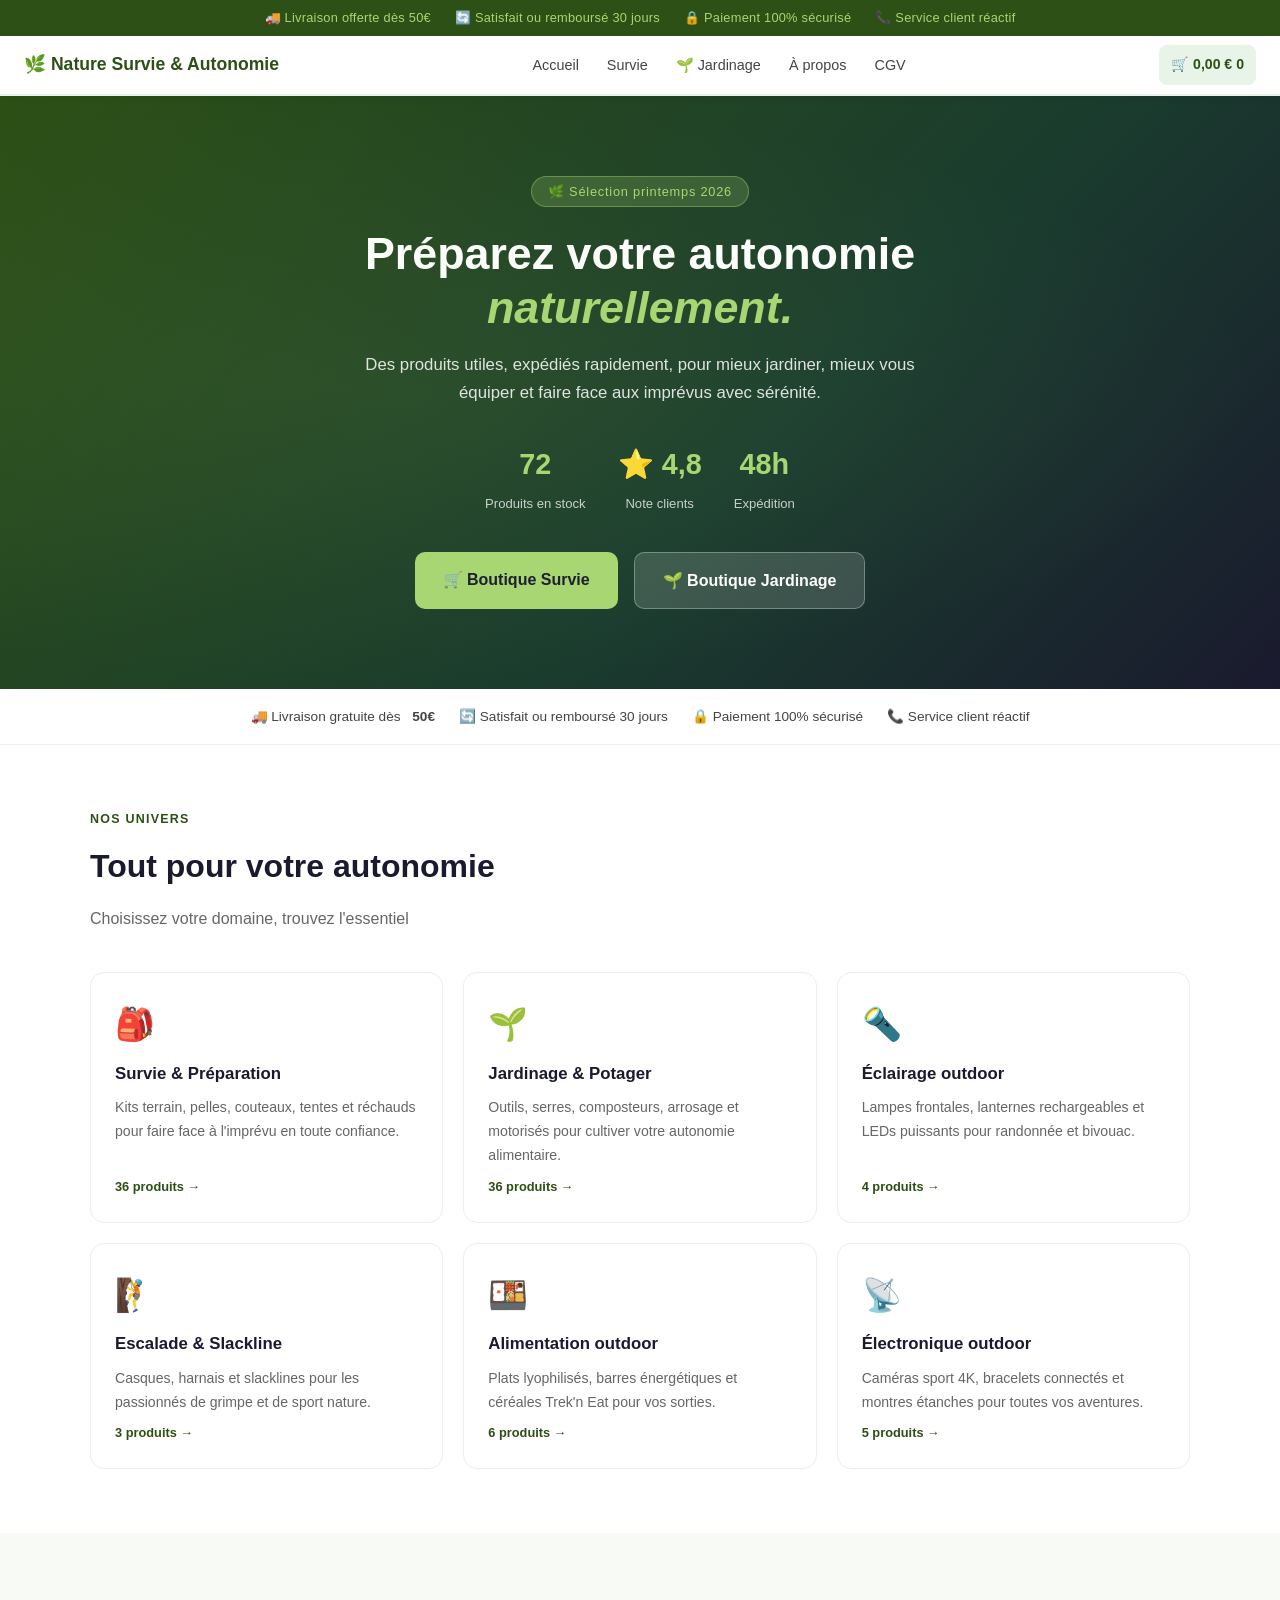
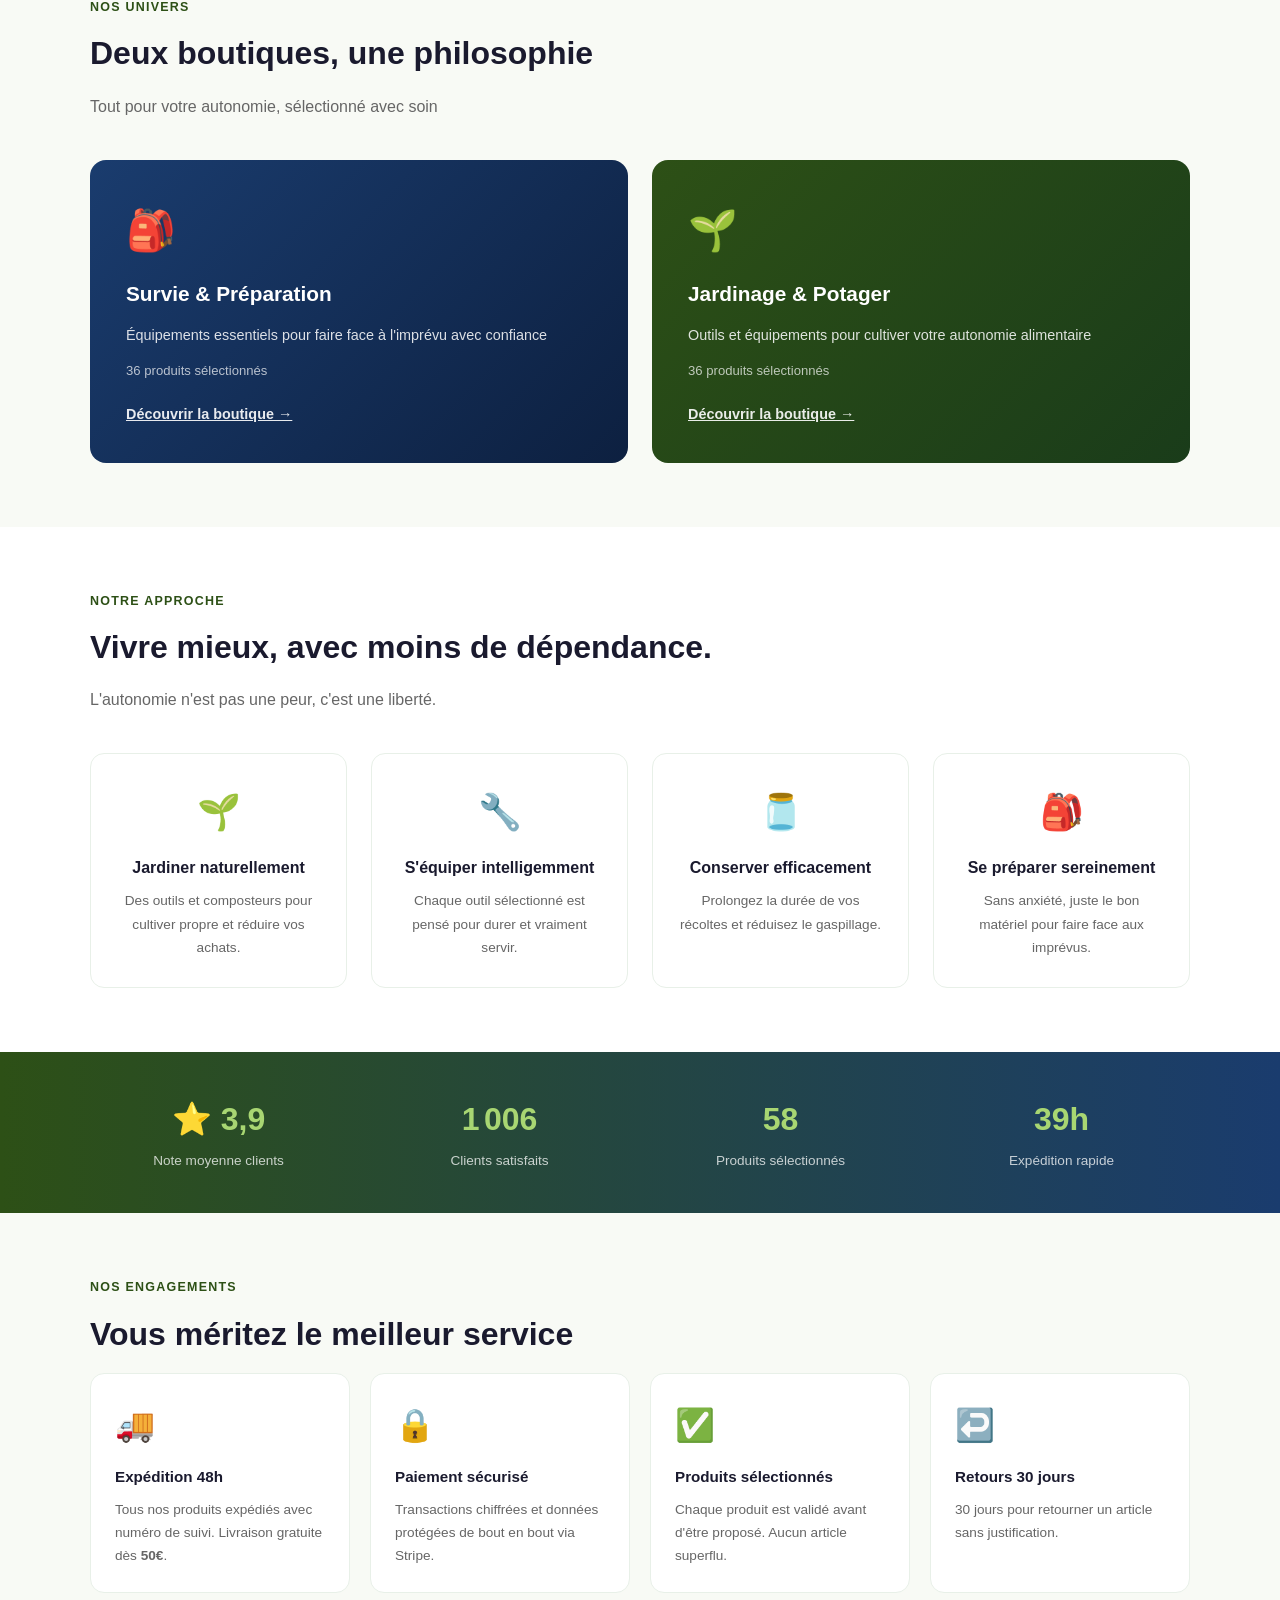
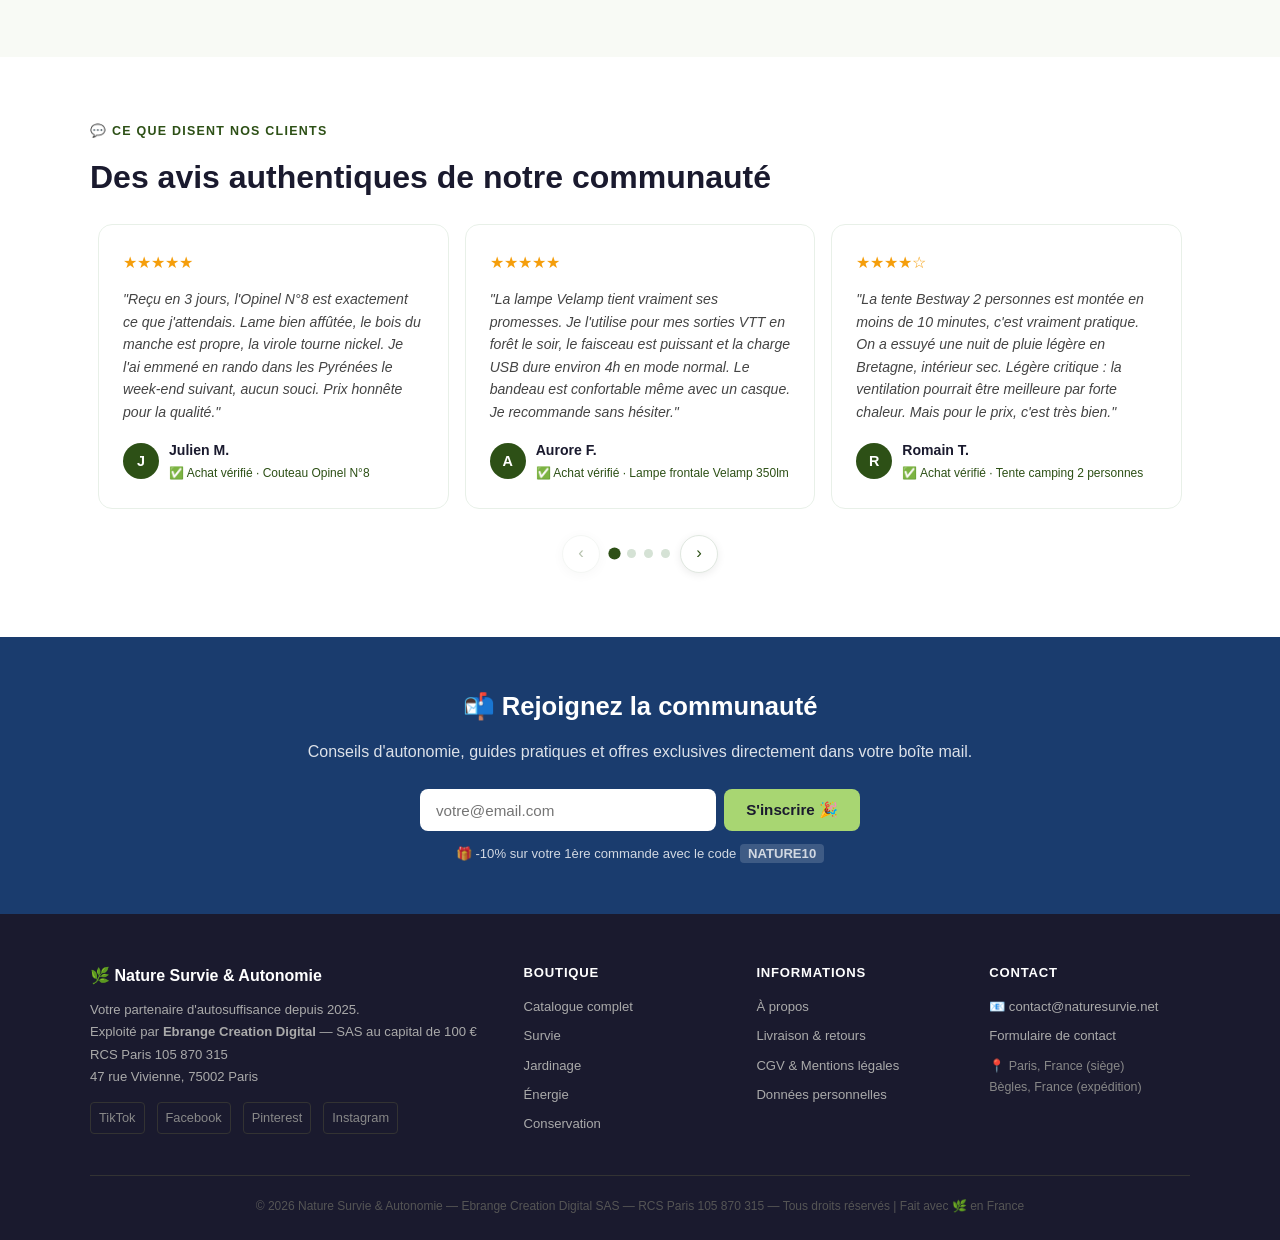
==== commit 9bb6a006: "Feat: animations UI adaptées des composants 21st.dev - js/ui-dynamic.js : nouveau module vanilla san" ====
--- a/index.html
+++ b/index.html
@@ -203,9 +203,9 @@
     <h1>Préparez votre autonomie <em>naturellement.</em></h1>
     <p>Des produits utiles, expédiés rapidement, pour mieux jardiner, mieux vous équiper et faire face aux imprévus avec sérénité.</p>
     <div class="hero-stats">
-      <div class="hero-stat"><strong>72</strong><span>Produits en stock</span></div>
-      <div class="hero-stat"><strong>⭐ 4.8</strong><span>Note clients</span></div>
-      <div class="hero-stat"><strong>48h</strong><span>Expédition</span></div>
+      <div class="hero-stat"><strong data-count="72">72</strong><span>Produits en stock</span></div>
+      <div class="hero-stat"><strong data-count="4.8" data-decimals="1" data-prefix="⭐ ">⭐ 4,8</strong><span>Note clients</span></div>
+      <div class="hero-stat"><strong data-count="48" data-suffix="h">48h</strong><span>Expédition</span></div>
     </div>
     <div class="hero-btns">
       <a href="/catalogue" class="btn-primary">🛒 Boutique Survie</a>
@@ -283,10 +283,10 @@
   <!-- STATS -->
   <div class="stats-bar">
     <div class="stats-inner">
-      <div class="stat"><strong>⭐ 4,8</strong><span>Note moyenne clients</span></div>
-      <div class="stat"><strong>1 247</strong><span>Clients satisfaits</span></div>
-      <div class="stat"><strong>72</strong><span>Produits sélectionnés</span></div>
-      <div class="stat"><strong>48h</strong><span>Expédition rapide</span></div>
+      <div class="stat"><strong data-count="4.8" data-decimals="1" data-prefix="⭐ ">⭐ 4,8</strong><span>Note moyenne clients</span></div>
+      <div class="stat"><strong data-count="1247">1 247</strong><span>Clients satisfaits</span></div>
+      <div class="stat"><strong data-count="72">72</strong><span>Produits sélectionnés</span></div>
+      <div class="stat"><strong data-count="48" data-suffix="h">48h</strong><span>Expédition rapide</span></div>
     </div>
   </div>
 
@@ -387,5 +387,20 @@
     if (a.getAttribute('href') === '/' && location.pathname === '/') a.classList.add('active');
   });
 </script>
+  <script src="js/products.js"></script>
+  <script src="js/cart.js"></script>
+  <script src="js/analytics.js"></script>
+  <script>
+    document.addEventListener('DOMContentLoaded',function(){
+      if(typeof PRODUCTS==='undefined')return;
+        var bs=PRODUCTS.filter(function(p){return p.badges&&p.badges.includes('Bestseller')&&p.id<80;}).slice(0,4);
+        var bj=PRODUCTS.filter(function(p){return p.badges&&p.badges.includes('Bestseller')&&p.id>=80;}).slice(0,4);
+      var gs=document.getElementById('bestsellersSurvie');
+      var gj=document.getElementById('bestsellersJardinage');
+      if(gs&&typeof renderProductCard!=='undefined')gs.innerHTML=bs.map(function(p){return renderProductCard(p);}).join('');
+      if(gj&&typeof renderProductCard!=='undefined')gj.innerHTML=bj.map(function(p){return renderProductCard(p);}).join('');
+    });
+  </script>
+  <script src="js/ui-dynamic.js" defer></script>
 </body>
-</html>+</html>
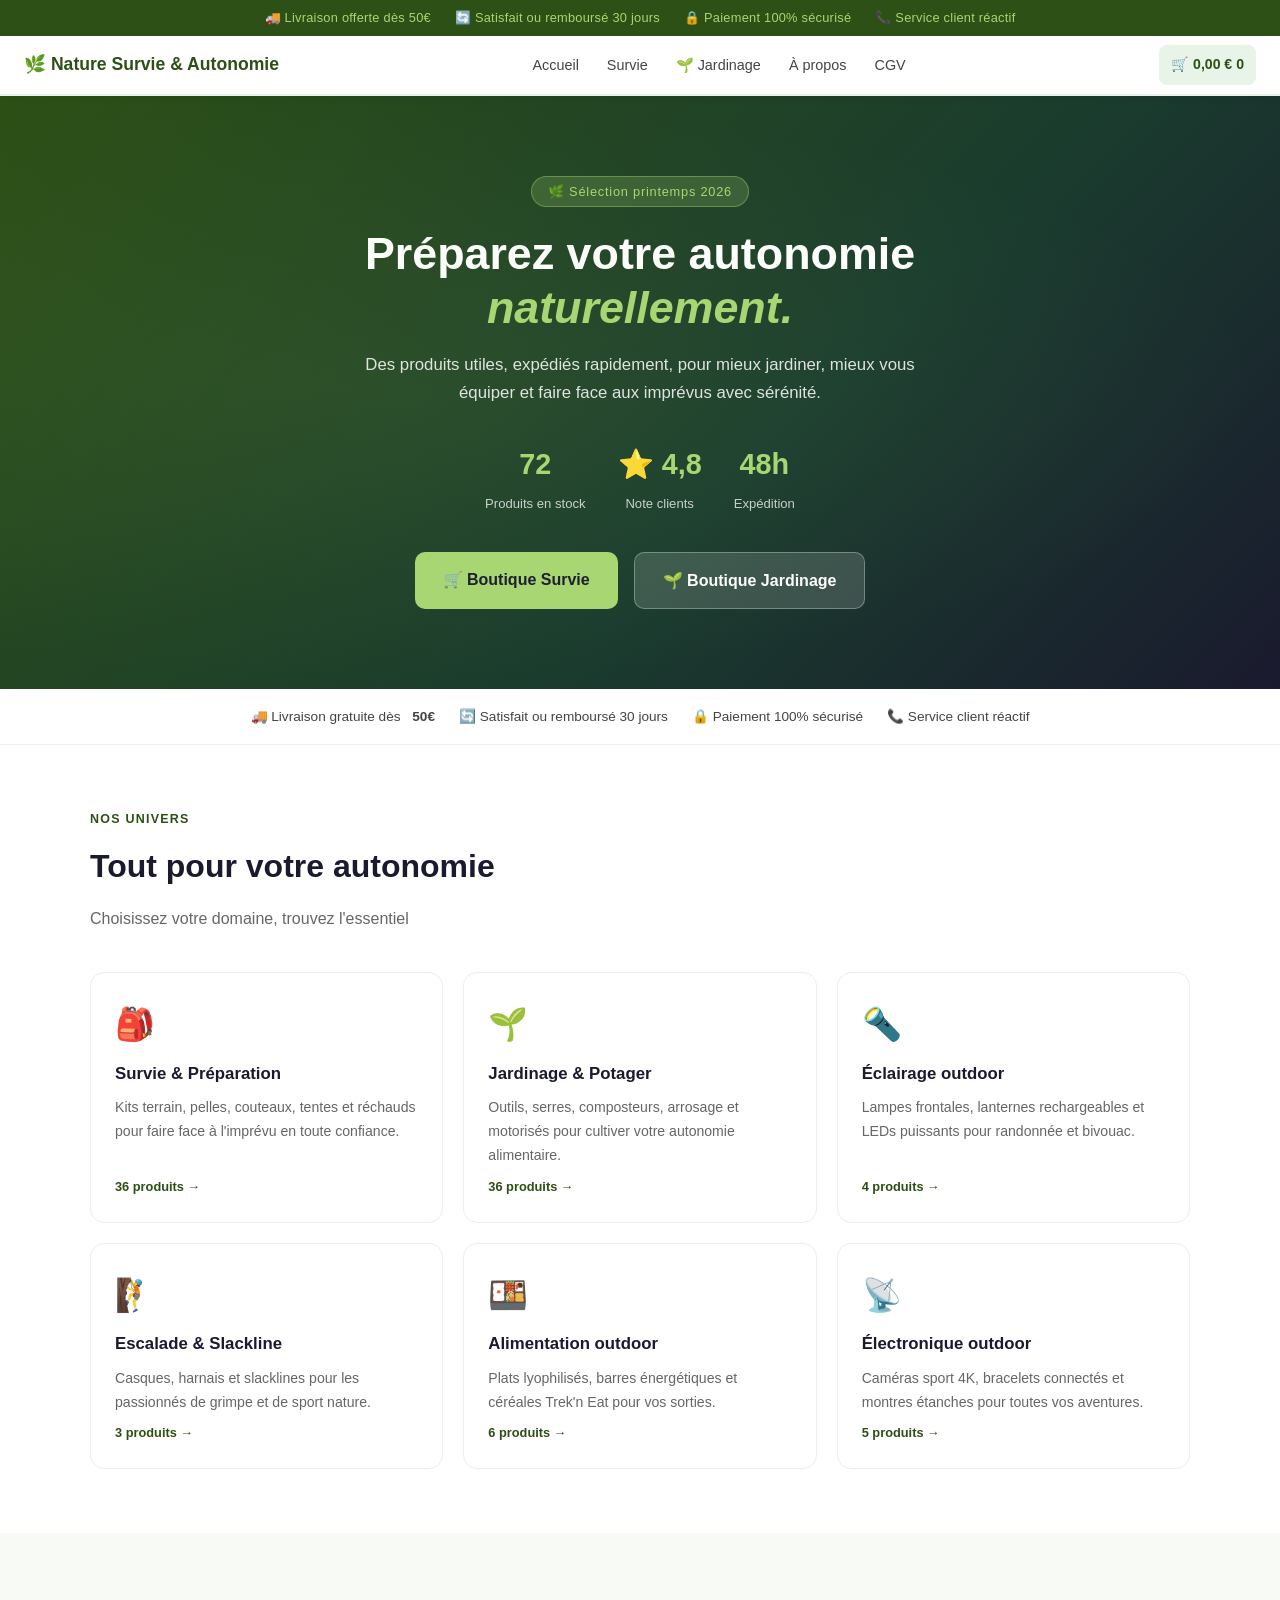
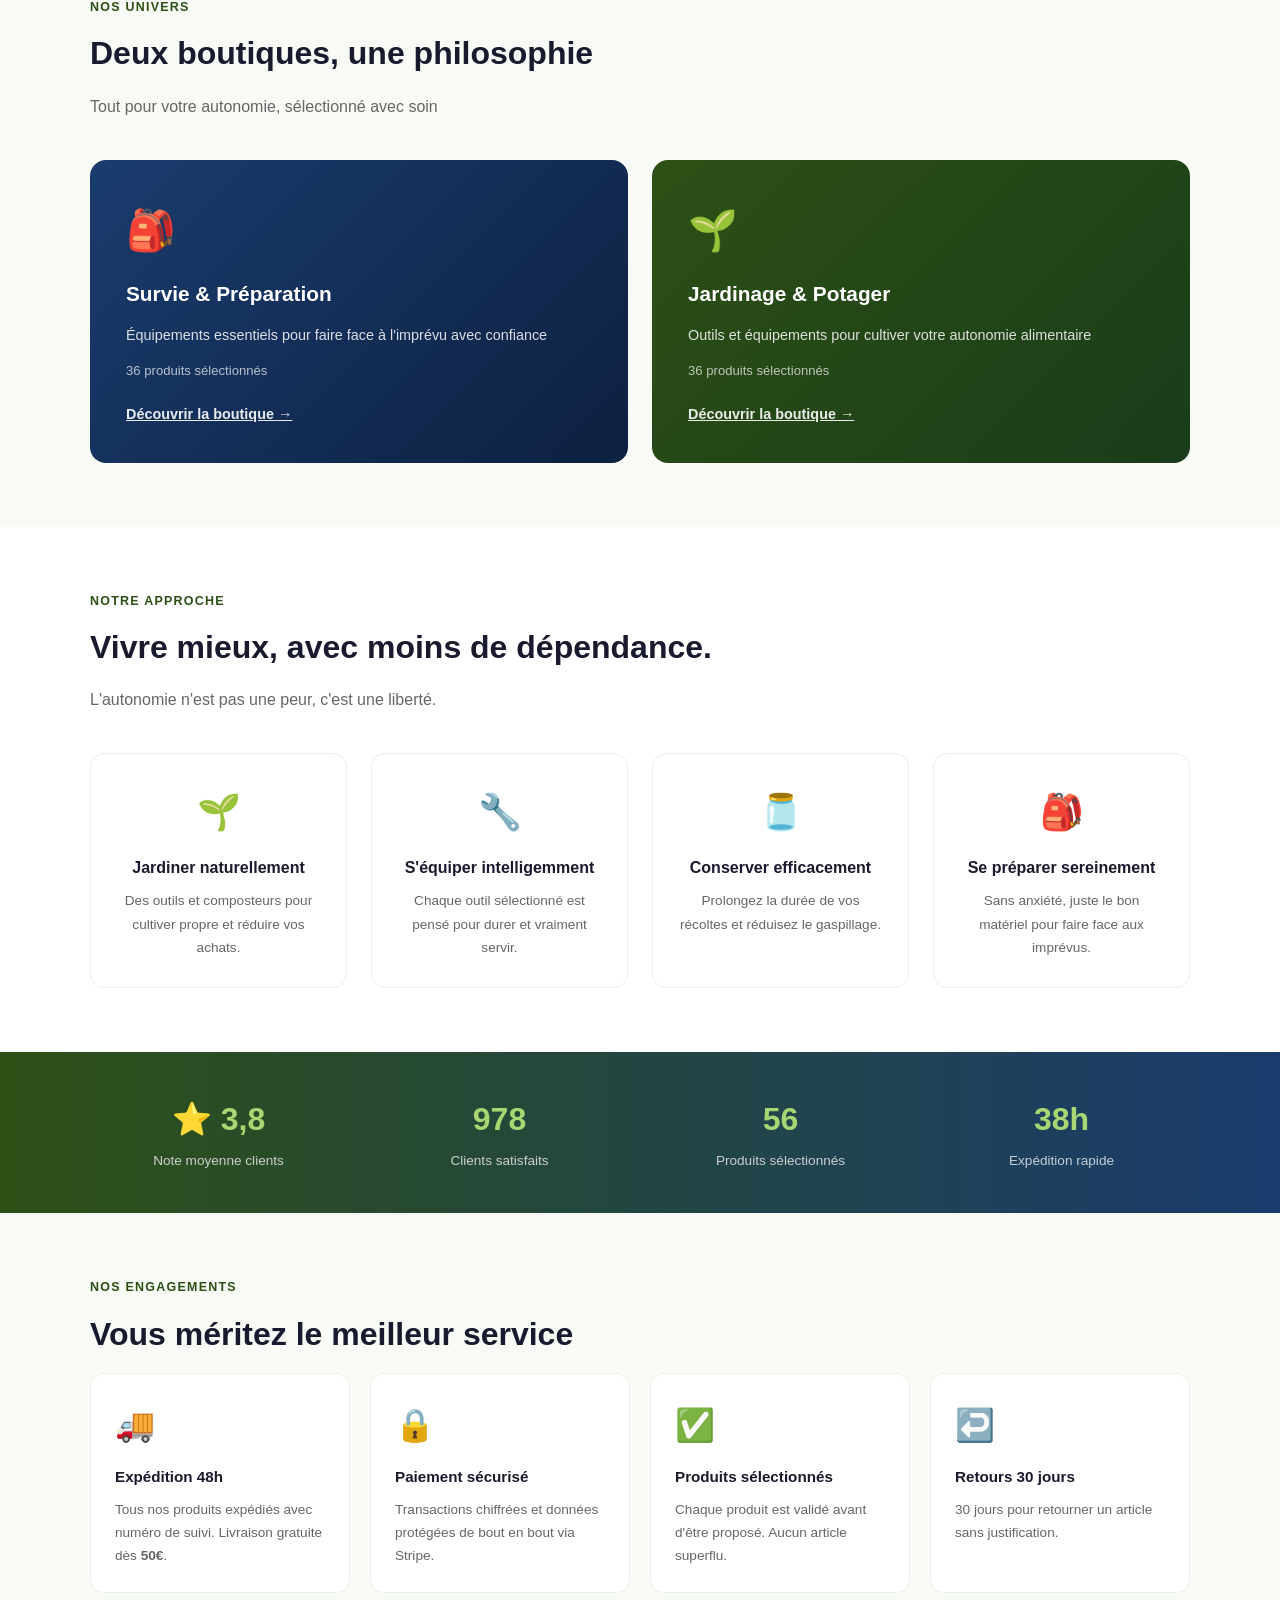
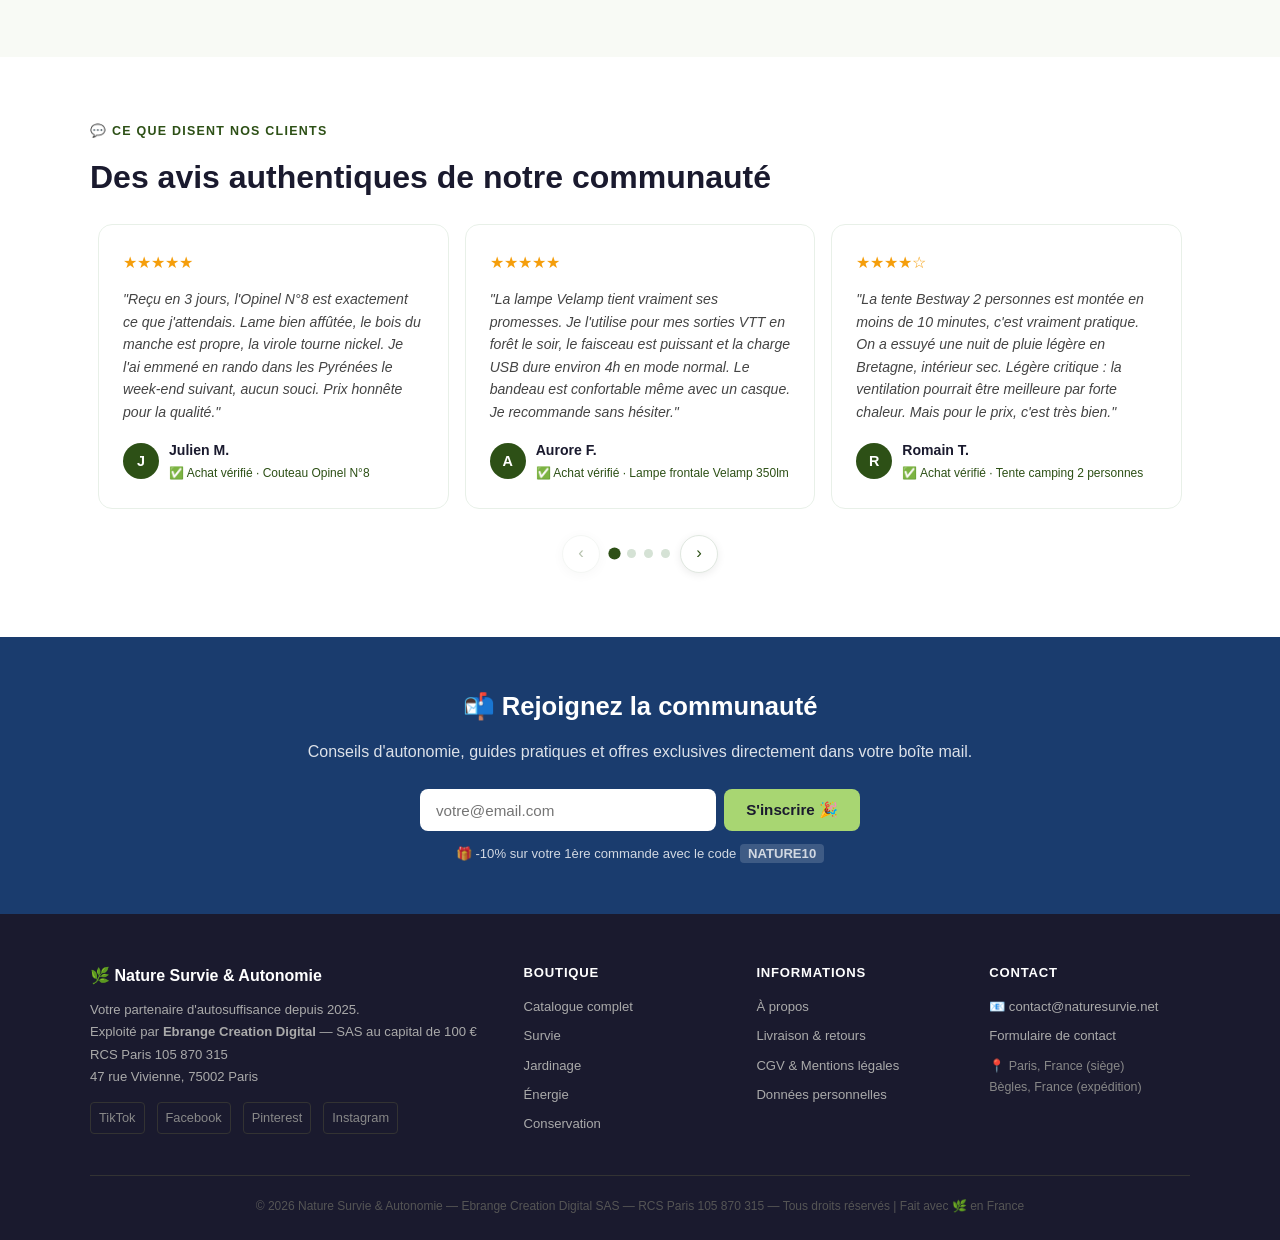
==== commit ef2b1333: "Sort les prix d achat du fichier public et pose le SEO de la boutique SECURITE — la fuite la plus co" ====
--- a/index.html
+++ b/index.html
@@ -3,17 +3,74 @@
 <head>
   <meta charset="UTF-8">
   <meta name="viewport" content="width=device-width, initial-scale=1.0">
-  <title>Nature Survie &amp; Autonomie — Préparez-vous. Naturellement.</title>
-  <meta name="description" content="Nature Survie &amp; Autonomie — Boutique d'autosuffisance, survie et jardinage. Équipements de qualité pour l'autonomie au quotidien. Livraison gratuite dès 50€.">
+  <title>Boutique survie, énergie &amp; jardinage — Nature Survie</title>
+  <meta name="description" content="Kits de survie, éclairage, énergie portable et matériel de potager pour gagner en autonomie. Commandez en ligne, livraison offerte dès 50 € en France.">
   <meta name="author" content="Nature Survie &amp; Autonomie">
-  <meta name="keywords" content="survie, autosuffisance, jardinage, autonomie, bushcraft, préparation, nature">
-  <meta property="og:title" content="Nature Survie &amp; Autonomie — Préparez-vous. Naturellement.">
-  <meta property="og:description" content="Boutique spécialisée en autosuffisance, survie et jardinage. Équipements testés et approuvés.">
+  <link rel="canonical" href="https://naturesurvie.net/">
+  <link rel="icon" type="image/png" sizes="192x192" href="/img/favicon-192.png">
+  <link rel="apple-touch-icon" href="/img/favicon-192.png">
+  <link rel="alternate" type="application/rss+xml" title="Nouveautés Nature Survie" href="/rss.xml">
+  <meta property="og:site_name" content="Nature Survie &amp; Autonomie">
+  <meta property="og:locale" content="fr_FR">
+  <meta property="og:title" content="Boutique survie, énergie &amp; jardinage — Nature Survie">
+  <meta property="og:description" content="Kits de survie, éclairage, énergie portable et matériel de potager. Livraison offerte dès 50 €.">
   <meta property="og:image" content="https://naturesurvie.net/images/og-cover.jpg">
+  <meta property="og:image:width" content="1200">
+  <meta property="og:image:height" content="630">
+  <meta property="og:image:alt" content="Nature Survie &amp; Autonomie — survie, énergie, jardinage">
   <meta property="og:type" content="website">
-  <meta property="og:url" content="https://naturesurvie.net">
+  <meta property="og:url" content="https://naturesurvie.net/">
+  <meta name="twitter:card" content="summary_large_image">
+  <meta name="twitter:title" content="Boutique survie, énergie &amp; jardinage — Nature Survie">
+  <meta name="twitter:description" content="Kits de survie, éclairage, énergie portable et matériel de potager. Livraison offerte dès 50 €.">
+  <meta name="twitter:image" content="https://naturesurvie.net/images/og-cover.jpg">
   <meta name="p:domain_verify" content="f501da8deca8d6b8e9e60171061b9259">
-  
+  <script type="application/ld+json">
+  {
+    "@context": "https://schema.org",
+    "@graph": [
+      {
+        "@type": "OnlineStore",
+        "@id": "https://naturesurvie.net/#boutique",
+        "name": "Nature Survie & Autonomie",
+        "url": "https://naturesurvie.net/",
+        "logo": "https://naturesurvie.net/img/favicon-512.png",
+        "image": "https://naturesurvie.net/images/og-cover.jpg",
+        "description": "Boutique en ligne de matériel de survie, d'énergie portable et de jardinage pour gagner en autonomie.",
+        "email": "contact@naturesurvie.net",
+        "currenciesAccepted": "EUR",
+        "areaServed": { "@type": "Country", "name": "France" },
+        "parentOrganization": {
+          "@type": "Organization",
+          "name": "Ebrange Creation Digital",
+          "legalName": "Ebrange Creation Digital SAS",
+          "address": {
+            "@type": "PostalAddress",
+            "streetAddress": "47 rue Vivienne",
+            "postalCode": "75002",
+            "addressLocality": "Paris",
+            "addressCountry": "FR"
+          }
+        },
+        "sameAs": [
+          "https://www.instagram.com/naturesurvi/",
+          "https://www.facebook.com/profile.php?id=61590042560546",
+          "https://www.pinterest.fr/naturesurvi/",
+          "https://www.tiktok.com/@nature_survie_fr"
+        ]
+      },
+      {
+        "@type": "WebSite",
+        "@id": "https://naturesurvie.net/#site",
+        "url": "https://naturesurvie.net/",
+        "name": "Nature Survie & Autonomie",
+        "inLanguage": "fr-FR",
+        "publisher": { "@id": "https://naturesurvie.net/#boutique" }
+      }
+    ]
+  }
+  </script>
+
 <style>
   *, *::before, *::after { box-sizing: border-box; margin: 0; padding: 0; }
   body { font-family: 'Segoe UI', Arial, sans-serif; background: #f8faf5; color: #1a1a2e; line-height: 1.7; }
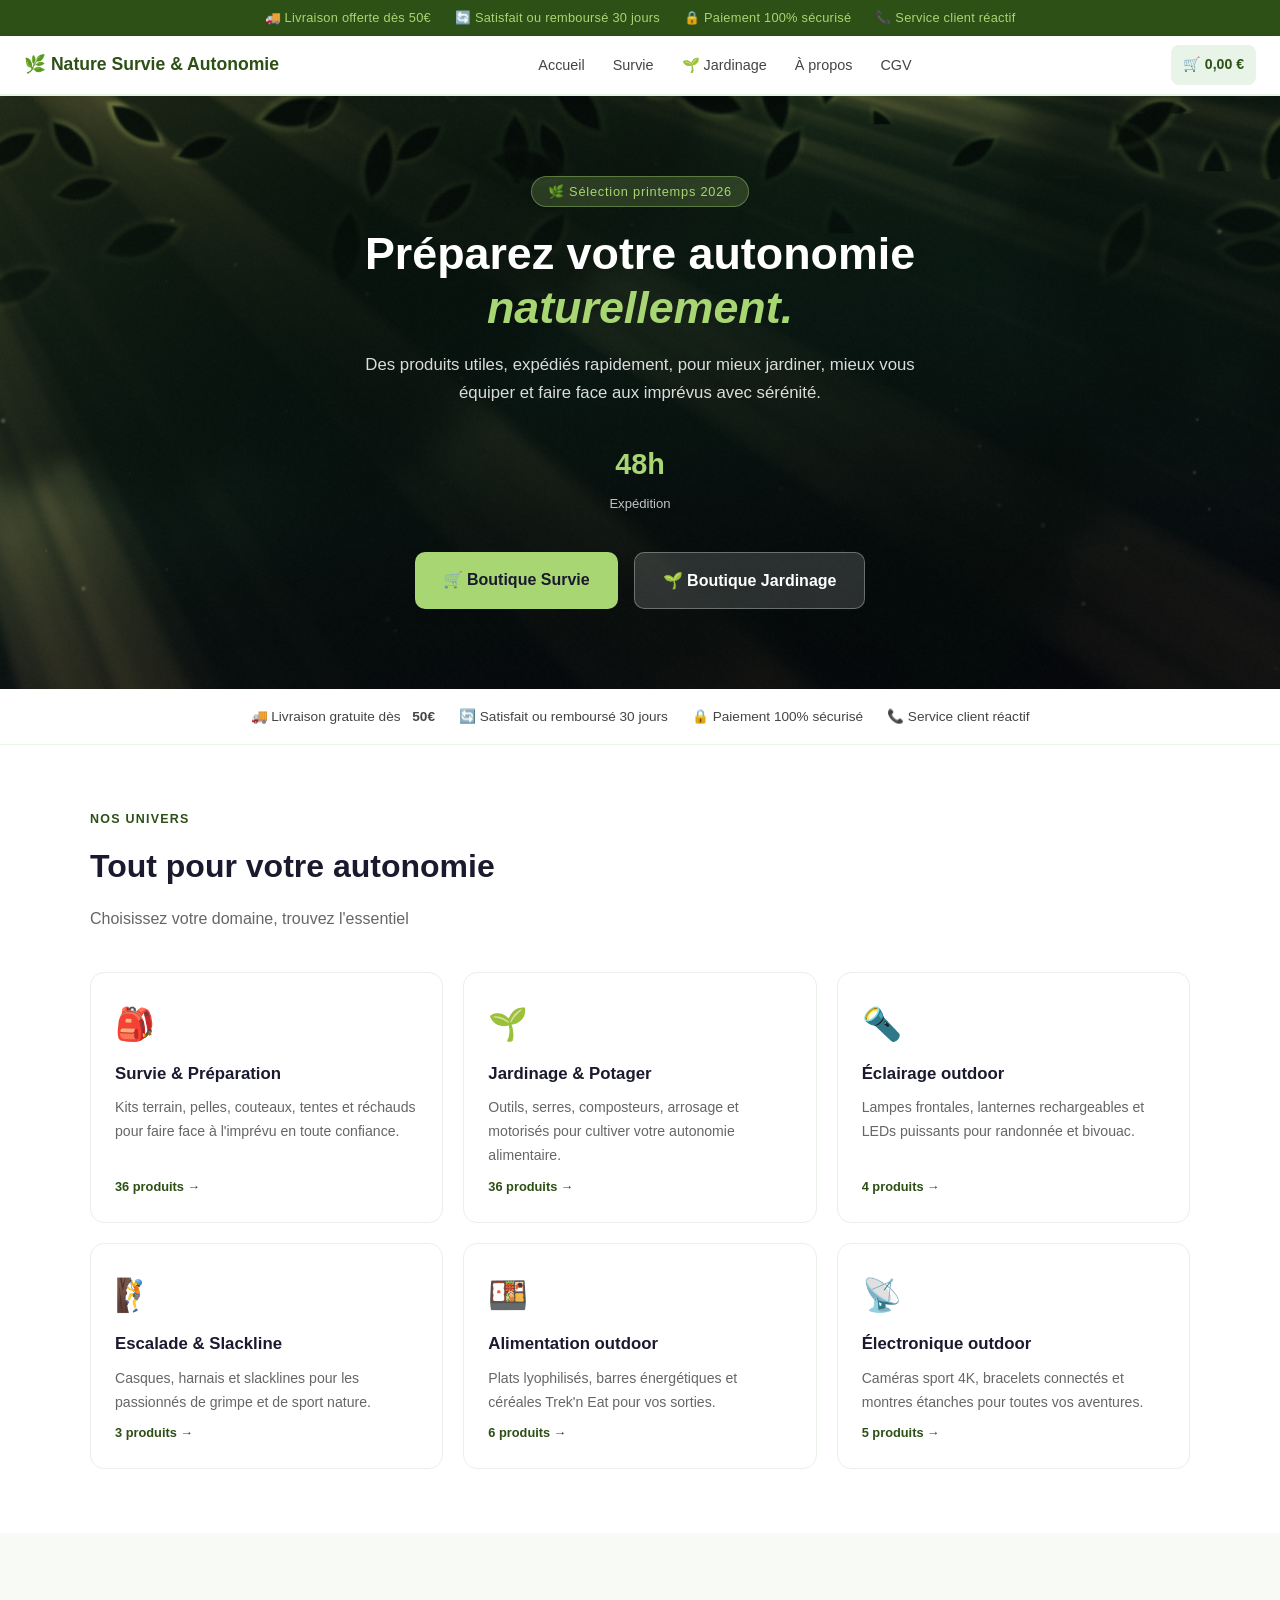
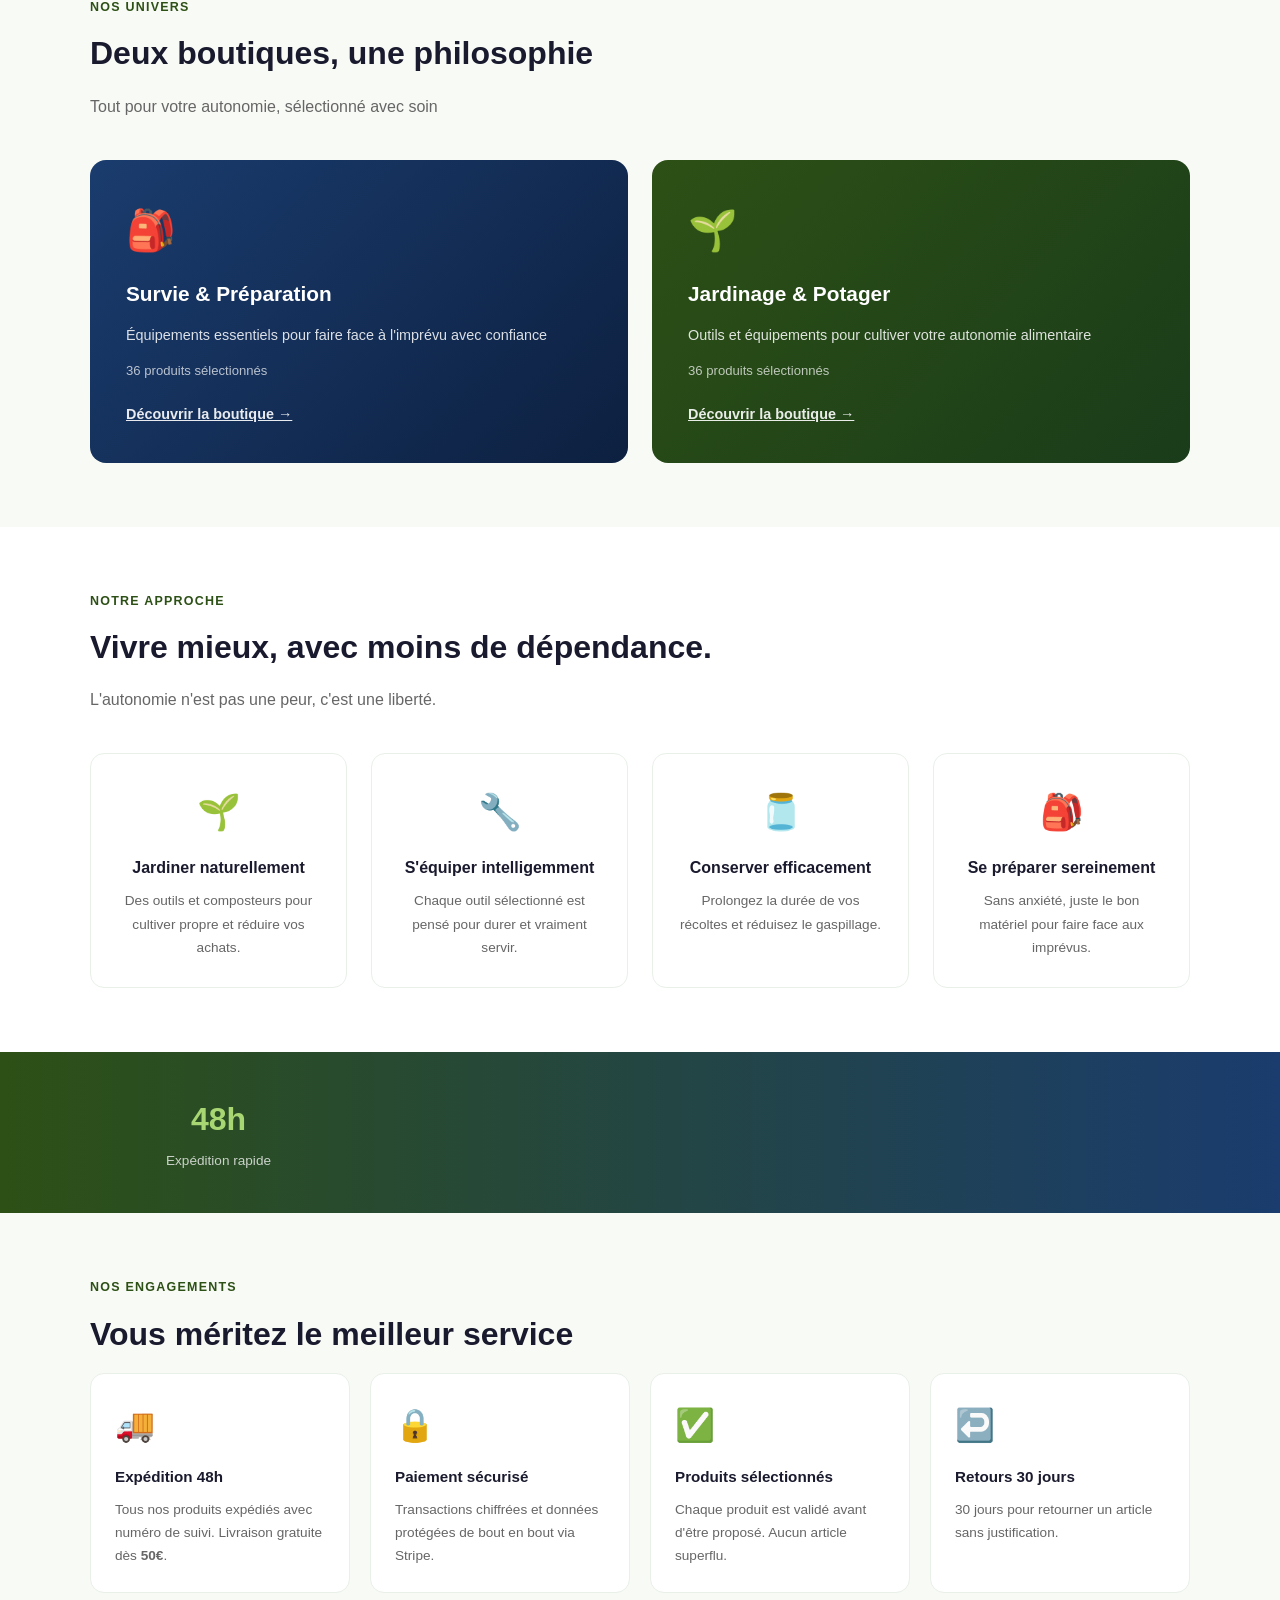
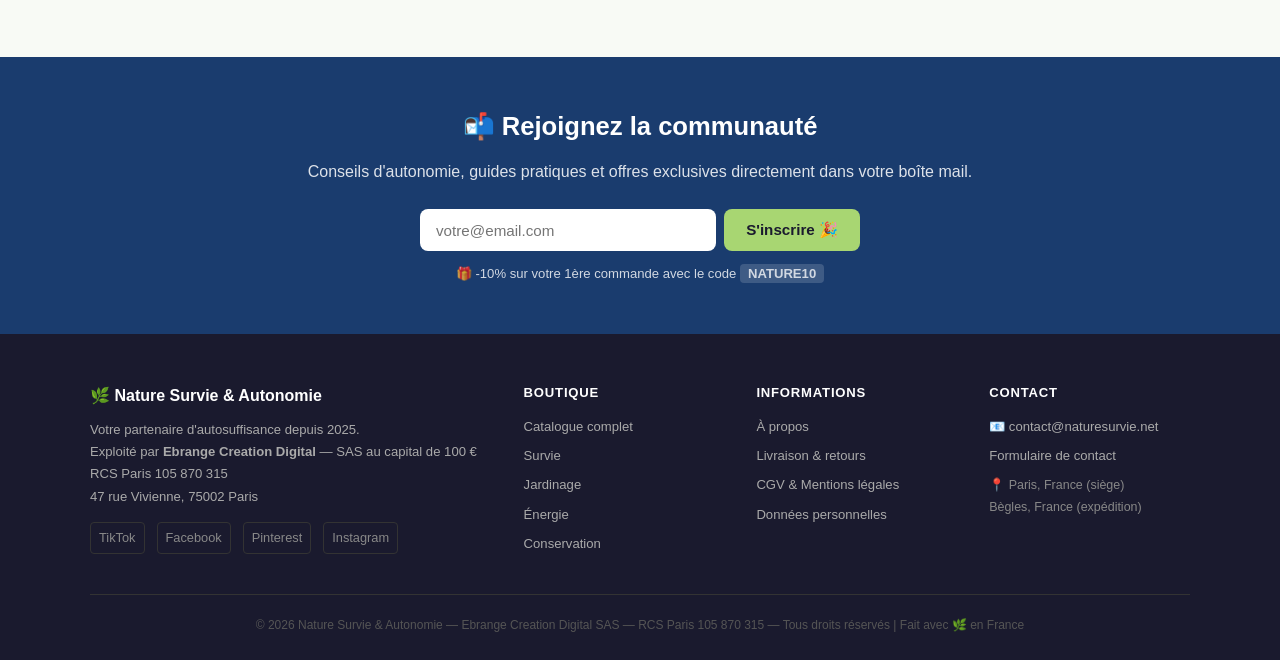
==== commit 14ccf000: "Fond 3D du hero, correctif du panier, retrait des preuves sociales inventées FOND 3D Les fichiers js" ====
--- a/index.html
+++ b/index.html
@@ -227,6 +227,7 @@
       .stats-inner { grid-template-columns: 2fr 2fr; }
     }
   </style>
+  <link rel="stylesheet" href="css/bg3d-naturesurvi.css">
 </head>
 <body>
 
@@ -248,7 +249,7 @@
     <li><a href="/about">À propos</a></li>
     <li><a href="/cgv">CGV</a></li>
   </ul>
-  <a href="/panier" class="nav-cart">🛒 <span id="cartTotal">0,00 €</span> <span id="cartCount">0</span></a>
+  <a href="/panier" class="nav-cart">🛒 <span id="cartTotal">0,00 €</span> <span id="cartCount" class="cart-count" style="background:#e53e3e;color:#fff;font-size:0.72rem;font-weight:700;padding:2px 7px;border-radius:12px;min-width:18px;text-align:center;display:none;">0</span></a>
 </nav>
 
 
@@ -260,8 +261,6 @@
     <h1>Préparez votre autonomie <em>naturellement.</em></h1>
     <p>Des produits utiles, expédiés rapidement, pour mieux jardiner, mieux vous équiper et faire face aux imprévus avec sérénité.</p>
     <div class="hero-stats">
-      <div class="hero-stat"><strong data-count="72">72</strong><span>Produits en stock</span></div>
-      <div class="hero-stat"><strong data-count="4.8" data-decimals="1" data-prefix="⭐ ">⭐ 4,8</strong><span>Note clients</span></div>
       <div class="hero-stat"><strong data-count="48" data-suffix="h">48h</strong><span>Expédition</span></div>
     </div>
     <div class="hero-btns">
@@ -340,9 +339,6 @@
   <!-- STATS -->
   <div class="stats-bar">
     <div class="stats-inner">
-      <div class="stat"><strong data-count="4.8" data-decimals="1" data-prefix="⭐ ">⭐ 4,8</strong><span>Note moyenne clients</span></div>
-      <div class="stat"><strong data-count="1247">1 247</strong><span>Clients satisfaits</span></div>
-      <div class="stat"><strong data-count="72">72</strong><span>Produits sélectionnés</span></div>
       <div class="stat"><strong data-count="48" data-suffix="h">48h</strong><span>Expédition rapide</span></div>
     </div>
   </div>
@@ -361,21 +357,6 @@
     </div>
   </section>
 
-  <!-- AVIS -->
-  <section class="section" style="background:#fff;">
-    <div class="section-inner">
-      <div class="section-label">💬 Ce que disent nos clients</div>
-      <div class="section-title">Des avis authentiques de notre communauté</div>
-      <div class="avis-grid">
-        <div class="avis-card"><div class="avis-stars">★★★★★</div><p class="avis-text">"Reçu en 3 jours, l'Opinel N°8 est exactement ce que j'attendais. Lame bien affûtée, le bois du manche est propre, la virole tourne nickel. Je l'ai emmené en rando dans les Pyrénées le week-end suivant, aucun souci. Prix honnête pour la qualité."</p><div class="avis-author"><div class="avis-avatar">J</div><div><div class="avis-name">Julien M.</div><div class="avis-product">✅ Achat vérifié · Couteau Opinel N°8</div></div></div></div>
-        <div class="avis-card"><div class="avis-stars">★★★★★</div><p class="avis-text">"La lampe Velamp tient vraiment ses promesses. Je l'utilise pour mes sorties VTT en forêt le soir, le faisceau est puissant et la charge USB dure environ 4h en mode normal. Le bandeau est confortable même avec un casque. Je recommande sans hésiter."</p><div class="avis-author"><div class="avis-avatar">A</div><div><div class="avis-name">Aurore F.</div><div class="avis-product">✅ Achat vérifié · Lampe frontale Velamp 350lm</div></div></div></div>
-        <div class="avis-card"><div class="avis-stars">★★★★☆</div><p class="avis-text">"La tente Bestway 2 personnes est montée en moins de 10 minutes, c'est vraiment pratique. On a essuyé une nuit de pluie légère en Bretagne, intérieur sec. Légère critique : la ventilation pourrait être meilleure par forte chaleur. Mais pour le prix, c'est très bien."</p><div class="avis-author"><div class="avis-avatar">R</div><div><div class="avis-name">Romain T.</div><div class="avis-product">✅ Achat vérifié · Tente camping 2 personnes</div></div></div></div>
-        <div class="avis-card"><div class="avis-stars">★★★★★</div><p class="avis-text">"Le composteur 300L est solide, les parois ne bougent pas. Installation faite en 20 min avec la notice. Ça fait 6 semaines que j'y mets mes épluchures et les feuilles du jardin, ça décompose bien. Livraison rapide et carton bien protégé. Très satisfaite."</p><div class="avis-author"><div class="avis-avatar">N</div><div><div class="avis-name">Nathalie B.</div><div class="avis-product">✅ Achat vérifié · Composteur de jardin 300L</div></div></div></div>
-        <div class="avis-card"><div class="avis-stars">★★★★★</div><p class="avis-text">"J'ai commandé la serre de balcon pour mes plants de tomates. Elle est bien plus rigide que ce à quoi je m'attendais pour ce prix. Les étagères supportent bien le poids des pots. Deuxième achat sur ce site, toujours livré dans les temps. Je reviendrai."</p><div class="avis-author"><div class="avis-avatar">C</div><div><div class="avis-name">Christine V.</div><div class="avis-product">✅ Achat vérifié · Serre de balcon 4 étagères</div></div></div></div>
-        <div class="avis-card"><div class="avis-stars">★★★★★</div><p class="avis-text">"La pelle pliable de camping est bien plus robuste que celles qu'on trouve en grande surface. Le métal est épais, le mécanisme de verrouillage ne bouge pas. Je l'ai utilisée pour creuser un foyer en bivouac, elle a tenu sans problème."</p><div class="avis-author"><div class="avis-avatar">K</div><div><div class="avis-name">Kevin L.</div><div class="avis-product">✅ Achat vérifié · Pelle pliable de camping</div></div></div></div>
-      </div>
-    </div>
-  </section>
 
   <!-- PROMO -->
   <div class="promo-banner">
@@ -459,5 +440,6 @@
     });
   </script>
   <script src="js/ui-dynamic.js" defer></script>
+  <script src="js/bg3d-naturesurvi.js" defer></script>
 </body>
 </html>
--- a/css/bg3d-naturesurvi.css
+++ b/css/bg3d-naturesurvi.css
@@ -0,0 +1,93 @@
+/* =============================================================================
+   bg3d-naturesurvi.css — habillage du hero pour le fond animé « sous-bois ».
+
+   Cette feuille se suffit à elle-même : posée SEULE (sans le JS), elle donne
+   déjà un hero avec du relief — halo de soleil hors champ, rais de lumière
+   obliques, masse de feuillage sombre en haut, voile central pour la
+   lisibilité. C'est exactement ce que voient les visiteurs sans WebGL, ceux
+   qui ont demandé moins d'animations, et tout le monde pendant la première
+   seconde.
+
+   Elle ne touche à aucune règle existante : elle ne fait qu'ajouter
+   .hero::after, le canvas, et une pile d'empilement propre.
+   À charger APRÈS les <style> d'index.html (donc juste avant </head>).
+   ============================================================================= */
+
+/* Le hero est déjà en position:relative + overflow:hidden dans index.html ;
+   on le redit pour que la feuille reste autonome si le hero change. */
+.hero { position: relative; overflow: hidden; }
+
+/* ── Le décor statique (le repli, et le fond de scène du canvas) ─────────── */
+.hero::after {
+  content: '';
+  position: absolute;
+  inset: 0;
+  pointer-events: none;
+  /* z-index EXPLICITE, et c'est tout sauf un détail : un ::after positionné
+     sans z-index se peint APRÈS les enfants, donc par-dessus le canvas. Le
+     décor CSS repassait alors sur la 3D et éclaircissait le haut du hero —
+     mesuré, le badge tombait à 3,96:1 sur téléphone à cause de ça. */
+  z-index: 0;
+  /* ORDRE DES CALQUES : dans `background`, le PREMIER de la liste est celui du
+     dessus. Le voile est donc en tête — placé en dernier, il passait sous les
+     rais de lumière et ne servait à rien (badge à 3,7:1 sur téléphone, mesuré). */
+  background:
+    /* LE VOILE CENTRAL : c'est lui qui tient le contraste du texte.
+       Il est volontairement appuyé. Sans lui, sur cette page, le badge
+       « Sélection printemps » tombe à 3,1:1 sur téléphone ; le hero actuel du
+       site, sans ce fichier, est à 3,7:1 au même endroit. */
+    radial-gradient(78% 96% at 50% 50%,
+      rgba(3,8,7,0.78) 0%,
+      rgba(3,8,7,0.62) 42%,
+      rgba(3,8,7,0.00) 88%),
+    /* les rais de lumière, obliques et flous */
+    linear-gradient(104deg,
+      rgba(255,233,176,0.00) 4%,
+      rgba(255,233,176,0.10) 9%,
+      rgba(255,233,176,0.00) 15%,
+      rgba(255,233,176,0.00) 19%,
+      rgba(255,233,176,0.07) 24%,
+      rgba(255,233,176,0.00) 31%,
+      rgba(255,233,176,0.00) 38%,
+      rgba(255,233,176,0.05) 42%,
+      rgba(255,233,176,0.00) 49%),
+    /* le soleil, hors champ en haut à gauche */
+    radial-gradient(72% 115% at 10% -18%, rgba(255,226,150,0.20), rgba(255,226,150,0.00) 60%),
+    /* deux masses de feuillage floues, dans les angles hauts */
+    radial-gradient(46% 42% at 18% 6%, rgba(46,92,30,0.42), rgba(46,92,30,0.00) 70%),
+    radial-gradient(52% 46% at 86% -4%, rgba(20,56,44,0.50), rgba(20,56,44,0.00) 72%),
+    /* la frondaison qui assombrit le haut du cadre */
+    radial-gradient(125% 62% at 50% -12%, rgba(8,18,14,0.50), rgba(8,18,14,0.00) 72%);
+}
+
+/* ── Le canvas WebGL ─────────────────────────────────────────────────────── */
+#bg3d-ns {
+  position: absolute;
+  inset: 0;
+  width: 100%;
+  height: 100%;
+  display: block;
+  z-index: 1;                        /* au-dessus du décor CSS (.hero::after) */
+  opacity: 0;
+  pointer-events: none;              /* rien n'intercepte le clic sur les boutons */
+  transition: opacity 900ms ease;
+  will-change: opacity;
+}
+html.bg3dns-on #bg3d-ns { opacity: 1; }
+
+/* ── Le contenu passe devant, toujours ───────────────────────────────────── */
+.hero > *:not(#bg3d-ns) { position: relative; z-index: 2; }
+
+/* ── Repli : pas de WebGL, machine lente, contexte perdu ─────────────────── */
+html.bg3dns-static #bg3d-ns { display: none; }
+
+/* ── Moins d'animations : le canvas n'est même pas créé par le JS, on renforce
+      juste un peu le décor statique pour qu'il ne paraisse pas vide. ─────── */
+@media (prefers-reduced-motion: reduce) {
+  #bg3d-ns { transition: none; }
+}
+
+/* ── Impression ──────────────────────────────────────────────────────────── */
+@media print {
+  #bg3d-ns, .hero::after { display: none; }
+}
